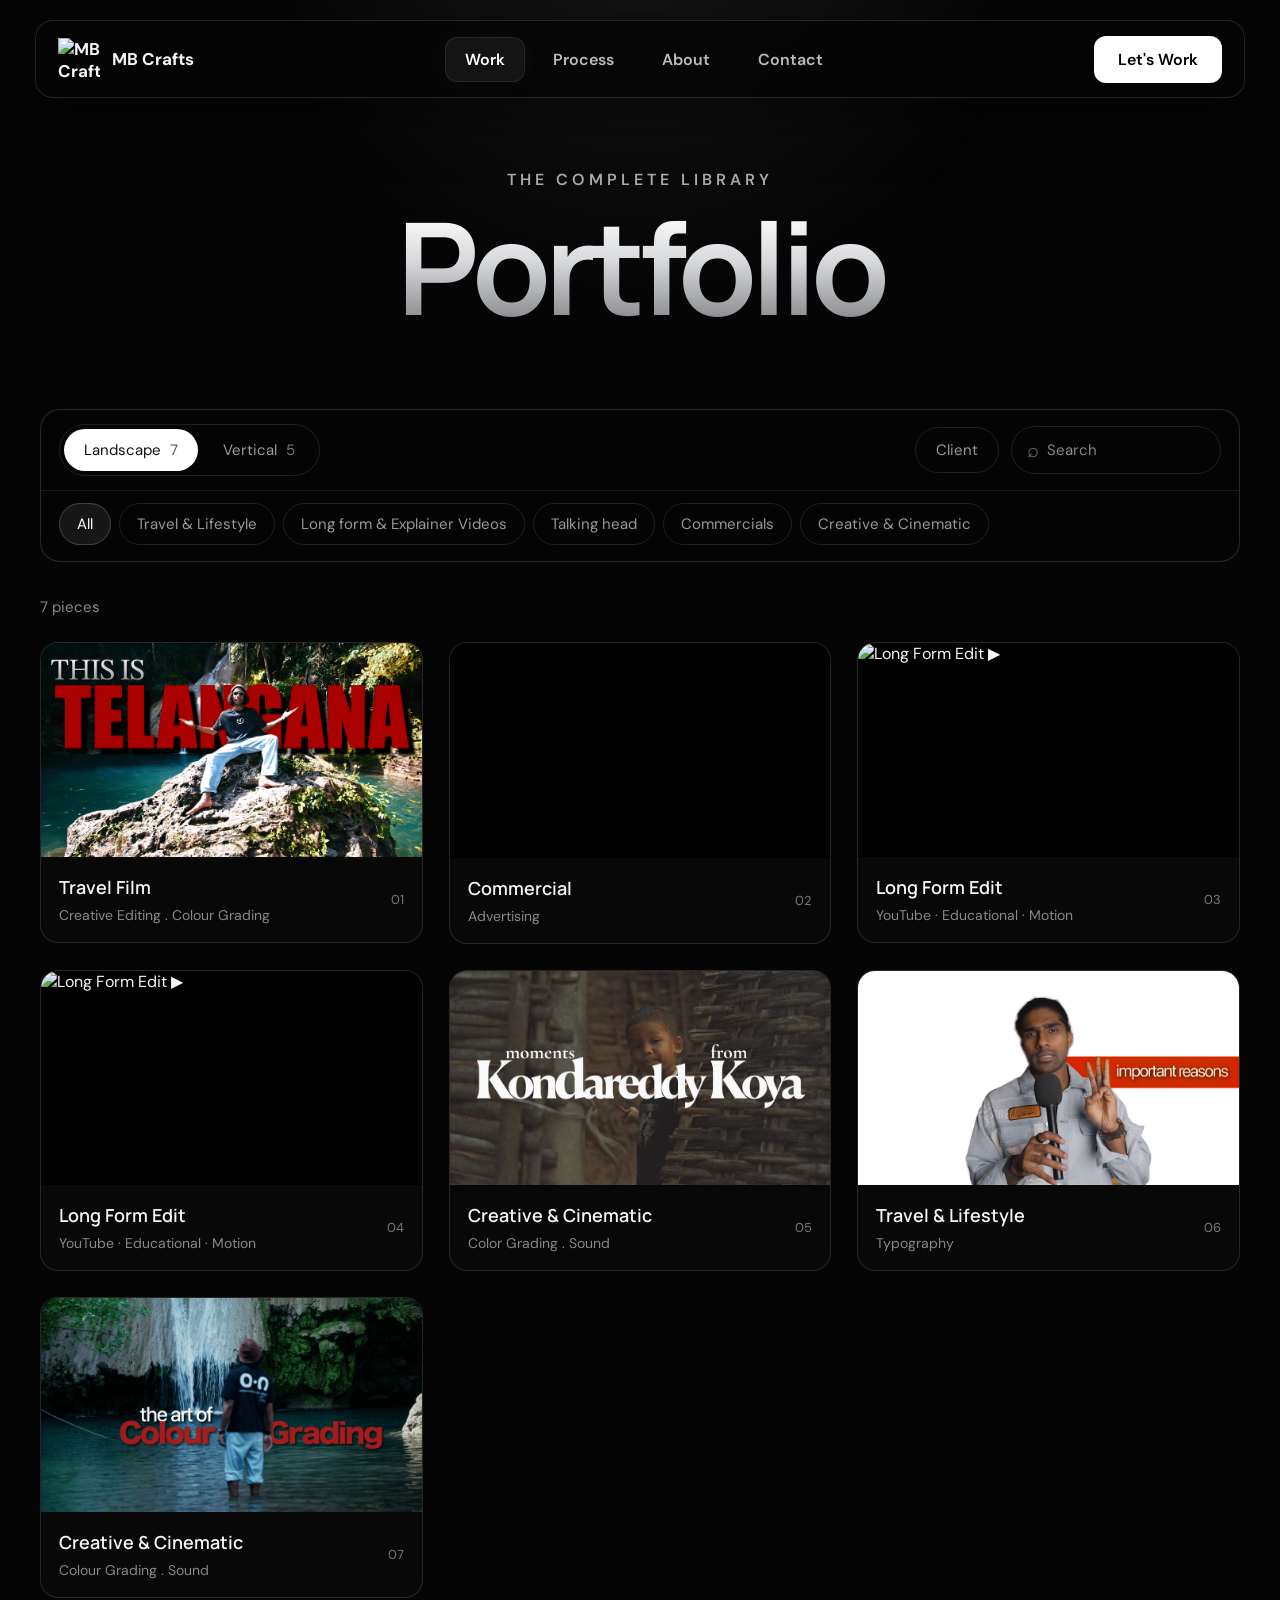
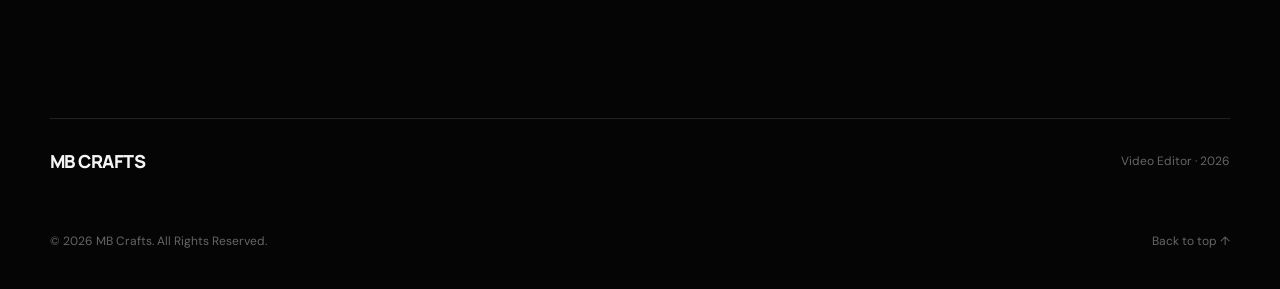
==== index.html @ 2bf54730 "Update print statement from 'Hello' to 'Goodbye'" ====
<!DOCTYPE html>
<html lang="en">

<head>
    <meta charset="UTF-8">
    <meta name="viewport" content="width=device-width, initial-scale=1.0">

    <meta name="google-site-verification"
          content="RF9JSVdiI7zGf36psc7vVEhW7wTR517py1V3N0kjbmE">

    <title>MB Crafts — Video Editor</title>

    <link rel="icon" type="image/png" href="images/favicon.png">

    <!-- =====================================================
         GOOGLE FONTS
    ====================================================== -->

    <link rel="preconnect" href="https://fonts.googleapis.com">
    <link rel="preconnect" href="https://fonts.gstatic.com" crossorigin>

    <link
        href="https://fonts.googleapis.com/css2?family=DM+Sans:wght@400;500;600;700&family=Manrope:wght@400;500;600;700;800&display=swap"
        rel="stylesheet">


    <!-- =====================================================
         PRELOAD PORTFOLIO POSTERS
         Posters start loading immediately
    ====================================================== -->

    <link
        rel="preload"
        as="image"
        href="images/1.png"
        fetchpriority="high">
    <link
        rel="preload"
        as="image"
        href="images/3.png"
        fetchpriority="high">
    <link
        rel="preload"
        as="image"
        href="images/4.png"
        fetchpriority="high">
    <link
        rel="preload"
        as="image"
        href="images/5.png"
        fetchpriority="high">

    <link
        rel="preload"
        as="image"
        href="images/6.png"
        fetchpriority="high">

    <link
        rel="preload"
        as="image"
        href="images/7.png"
        fetchpriority="high">


    <!-- =====================================================
         CSS
    ====================================================== -->

    <link rel="stylesheet" href="style.css">

</head>


<body>


<!-- =====================================================
     NAVBAR
===================================================== -->

<header class="navbar-wrap">

    <nav class="navbar">

        <a href="index.html" class="brand">

            <img src="images/logo.png" alt="MB Crafts">

            <span>MB Crafts</span>

        </a>


        <div class="nav-links">

            <a href="index.html" class="active">
                Work
            </a>

            <a href="process.html">
                Process
            </a>

            <a href="about.html">
                About
            </a>

            <a href="contact.html">
                Contact
            </a>

        </div>


        <a href="contact.html" class="nav-button">
            Let's Work
        </a>


        <button
            class="menu-button"
            type="button"
            aria-label="Open menu">

            <span></span>
            <span></span>

        </button>

    </nav>

</header>



<!-- =====================================================
     MAIN
===================================================== -->

<main>


<!-- =====================================================
     PORTFOLIO HERO
===================================================== -->

<section class="portfolio-hero">

    <p class="portfolio-eyebrow">
        THE COMPLETE LIBRARY
    </p>

    <h1 class="portfolio-title">
        Portfolio
    </h1>

</section>



<!-- =====================================================
     VIDEO LIBRARY
===================================================== -->

<section class="work-section">

    <div class="portfolio-library">


        <!-- =================================================
             TOP FILTER BAR
        ================================================== -->

        <div class="library-top">


            <!-- ORIENTATION -->

            <div class="orientation-buttons">

                <button
                    type="button"
                    class="orientation-btn active"
                    data-filter="landscape">

                    Landscape
                    <span>7</span>

                </button>


                <button
                    type="button"
                    class="orientation-btn"
                    data-filter="vertical">

                    Vertical
                    <span>5</span>

                </button>

            </div>



            <!-- SEARCH -->

            <div class="library-tools">

                <button
                    type="button"
                    class="client-btn">

                    Client
                    <span></span>

                </button>


                <div class="search-box">

                    <span>⌕</span>

                    <input
                        id="searchInput"
                        type="text"
                        placeholder="Search"
                        autocomplete="off">

                </div>

            </div>

        </div>



        <!-- =================================================
             CATEGORY FILTERS
        ================================================== -->

        <div class="category-buttons">


            <button
                type="button"
                class="category-btn active"
                data-category="all">

                All

            </button>


            <button
                type="button"
                class="category-btn"
                data-category="travel-lifestyle">

                Travel & Lifestyle

            </button>


            <button
                type="button"
                class="category-btn"
                data-category="long-form-explainer">

                Long form & Explainer Videos

            </button>


            <button
                type="button"
                class="category-btn"
                data-category="talking-head">

                Talking head

            </button>


            <button
                type="button"
                class="category-btn"
                data-category="commercials">

                Commercials

            </button>


            <button
                type="button"
                class="category-btn"
                data-category="creative-cinematic">

                Creative & Cinematic

            </button>

        </div>

    </div>



    <!-- =================================================
         PIECES COUNT
    ================================================== -->

    <div class="pieces-count">

        <span id="piecesCount">
            7 pieces
        </span>

    </div>



    <!-- =================================================
         VIDEO GRID
    ================================================== -->

    <div class="portfolio-grid">


        <!-- =================================================
             VIDEO 01
        ================================================== -->

        <article
            class="project-card landscape"
            data-category="travel-lifestyle"
            data-title="Travel & Lifestyle">

            <div class="project-media">

                <video
                    poster="images/1.png"
                    playsinline
                    preload="metadata">

                    <source
                        src="videos/reel4.mp4"
                        type="video/mp4">

                </video>


                <button
                    class="video-play-button"
                    type="button"
                    aria-label="Play video">

                    ▶

                </button>


                <div class="video-timeline">

                    <div class="video-progress"></div>

                </div>

            </div>


            <div class="project-info">

                <div>

                    <h3>
                        Travel Film
                    </h3>

                    <p>
                        Creative Editing . Colour Grading
                    </p>

                </div>


                <span class="project-number">
                    01
                </span>

            </div>

        </article>



        <!-- =================================================
             VIDEO 02
        ================================================== -->

        <article
            class="project-card landscape"
            data-category="commercials"
            data-title="Commercial Short Form Edit Reels Social Media">

            <div class="project-media">

                <video
                    playsinline
                    preload="metadata">

                    <source
                        src="videos/L1.mp4"
                        type="video/mp4">

                </video>


                <button
                    class="video-play-button"
                    type="button"
                    aria-label="Play video">

                    ▶

                </button>


                <div class="video-timeline">

                    <div class="video-progress"></div>

                </div>

            </div>


            <div class="project-info">

                <div>

                    <h3>
                        Commercial
                    </h3>

                    <p>
                        Advertising
                    </p>

                </div>


                <span class="project-number">
                    02
                </span>

            </div>

        </article>



        <!-- =================================================
             VIDEO 03
        ================================================== -->

    <article
    class="project-card landscape"
    data-category="long-form-explainer"
    data-title="Long Form Edit YouTube Storytelling">

    <div class="project-media youtube-media">

        <a
            href="https://youtu.be/hS7OQ-ynQb0?si=73gCePgufGVZHwVW"
            target="_blank"
            rel="noopener noreferrer">

            <img
                src="images/3.png"
                alt="Long Form Edit"
                loading="eager">

            <span class="youtube-play">▶</span>

        </a>

    </div>

    <div class="project-info">

        <div>
            <h3>Long Form Edit</h3>
            <p>YouTube · Educational · Motion</p>
        </div>

        <span class="project-number">03</span>
    </div>

</article>



        <!-- =================================================
             VIDEO 04
        ================================================== -->

       <article
    class="project-card landscape"
    data-category="long-form-explainer"
    data-title="Long Form Edit YouTube Storytelling">

    <div class="project-media youtube-media">

        <a
            href="https://youtu.be/61RceDbxm20?si=FxhbfWVn17CmVQ0L"
            target="_blank"
            rel="noopener noreferrer">

            <img
                src="images/4.png"
                alt="Long Form Edit"
                loading="eager">

            <span class="youtube-play">▶</span>

        </a>

    </div>

    <div class="project-info">

        <div>
            <h3>Long Form Edit</h3>
            <p>YouTube · Educational · Motion</p>
        </div>

        <span class="project-number">04</span>
    </div>

</article>



        <!-- =================================================
             VIDEO 05
        ================================================== -->

        <article
            class="project-card landscape"
            data-category="creative-cinematic"
            data-title="Creative & Cinematic">

            <div class="project-media">

                <video
                    poster="images/5.png"
                    playsinline
                    preload="metadata">

                    <source
                        src="videos/jasti.mp4"
                        type="video/mp4">

                </video>


                <button
                    class="video-play-button"
                    type="button"
                    aria-label="Play video">

                    ▶

                </button>


                <div class="video-timeline">

                    <div class="video-progress"></div>

                </div>

            </div>


            <div class="project-info">

                <div>

                    <h3>
                        Creative & Cinematic
                    </h3>

                    <p>
                        Color Grading . Sound
                    </p>

                </div>


                <span class="project-number">
                    05
                </span>

            </div>

        </article>



        <!-- =================================================
             VIDEO 06
        ================================================== -->

        <article
            class="project-card landscape"
            data-category="travel-lifestyle"
            data-title="Travel & Lifestyle">

            <div class="project-media">

                <video
                    poster="images/6.png"
                    playsinline
                    preload="metadata">

                    <source
                        src="videos/jasti1.mp4"
                        type="video/mp4">

                </video>


                <button
                    class="video-play-button"
                    type="button"
                    aria-label="Play video">

                    ▶

                </button>


                <div class="video-timeline">

                    <div class="video-progress"></div>

                </div>

            </div>


            <div class="project-info">

                <div>

                    <h3>
                        Travel & Lifestyle
                    </h3>

                    <p>
                        Typography
                    </p>

                </div>


                <span class="project-number">
                    06
                </span>

            </div>

        </article>



        <!-- =================================================
             VIDEO 07
        ================================================== -->

        <article
            class="project-card landscape"
            data-category="creative-cinematic"
            data-title="Creative & Cinematic">

            <div class="project-media">

                <video
                    poster="images/7.png"
                    playsinline
                    preload="metadata">

                    <source
                        src="videos/Colour%20Graded%202.mp4"
                        type="video/mp4">

                </video>


                <button
                    class="video-play-button"
                    type="button"
                    aria-label="Play video">

                    ▶

                </button>


                <div class="video-timeline">

                    <div class="video-progress"></div>

                </div>

            </div>


            <div class="project-info">

                <div>

                    <h3>
                        Creative & Cinematic
                    </h3>

                    <p>
                        Colour Grading . Sound
                    </p>

                </div>


                <span class="project-number">
                    07
                </span>

            </div>

        </article>



        <!-- =================================================
             VIDEO 09 — VERTICAL
        ================================================== -->

        <article
            class="project-card vertical"
            data-category="short-form"
            data-title="Social Storytelling Reels Short Form">

            <div class="project-media">

                <video
                    playsinline
                    preload="metadata">

                    <source
                        src="videos/reel1.mp4"
                        type="video/mp4">

                </video>


                <button
                    class="video-play-button"
                    type="button"
                    aria-label="Play video">

                    ▶

                </button>


                <div class="video-timeline">

                    <div class="video-progress"></div>

                </div>

            </div>


            <div class="project-info">

                <div>

                    <h3>
                        Social Storytelling
                    </h3>

                    <p>
                        Reels · Short Form
                    </p>

                </div>


                <span class="project-number">
                    09
                </span>

            </div>

        </article>



        <!-- =================================================
             VIDEO 10 — VERTICAL
        ================================================== -->

        <article
            class="project-card vertical"
            data-category="short-form"
            data-title="Social Storytelling Reels Short Form">

            <div class="project-media">

                <video
                    playsinline
                    preload="metadata">

                    <source
                        src="videos/v2.mp4"
                        type="video/mp4">

                </video>


                <button
                    class="video-play-button"
                    type="button"
                    aria-label="Play video">

                    ▶

                </button>


                <div class="video-timeline">

                    <div class="video-progress"></div>

                </div>

            </div>


            <div class="project-info">

                <div>

                    <h3>
                        Social Storytelling
                    </h3>

                    <p>
                        Reels · Short Form
                    </p>

                </div>


                <span class="project-number">
                    10
                </span>

            </div>

        </article>



        <!-- =================================================
             VIDEO 11 — VERTICAL
        ================================================== -->

        <article
            class="project-card vertical"
            data-category="short-form"
            data-title="Social Storytelling Reels Short Form">

            <div class="project-media">

                <video
                    playsinline
                    preload="metadata">

                    <source
                        src="videos/v5.mp4"
                        type="video/mp4">

                </video>


                <button
                    class="video-play-button"
                    type="button"
                    aria-label="Play video">

                    ▶

                </button>


                <div class="video-timeline">

                    <div class="video-progress"></div>

                </div>

            </div>


            <div class="project-info">

                <div>

                    <h3>
                        Social Storytelling
                    </h3>

                    <p>
                        Reels · Short Form
                    </p>

                </div>


                <span class="project-number">
                    11
                </span>

            </div>

        </article>



        <!-- =================================================
             VIDEO 12 — VERTICAL
        ================================================== -->

        <article
            class="project-card vertical"
            data-category="short-form"
            data-title="Social Storytelling Reels Short Form">

            <div class="project-media">

                <video
                    playsinline
                    preload="metadata">

                    <source
                        src="videos/v4.mp4"
                        type="video/mp4">

                </video>


                <button
                    class="video-play-button"
                    type="button"
                    aria-label="Play video">

                    ▶

                </button>


                <div class="video-timeline">

                    <div class="video-progress"></div>

                </div>

            </div>


            <div class="project-info">

                <div>

                    <h3>
                        Social Storytelling
                    </h3>

                    <p>
                        Reels · Short Form
                    </p>

                </div>


                <span class="project-number">
                    12
                </span>

            </div>

        </article>



        <!-- =================================================
             VIDEO 13 — VERTICAL
        ================================================== -->

        <article
            class="project-card vertical"
            data-category="short-form"
            data-title="Social Storytelling Reels Short Form">

            <div class="project-media">

                <video
                    playsinline
                    preload="metadata">

                    <source
                        src="videos/v3.mp4"
                        type="video/mp4">

                </video>


                <button
                    class="video-play-button"
                    type="button"
                    aria-label="Play video">

                    ▶

                </button>


                <div class="video-timeline">

                    <div class="video-progress"></div>

                </div>

            </div>


            <div class="project-info">

                <div>

                    <h3>
                        Social Storytelling
                    </h3>

                    <p>
                        Reels · Short Form
                    </p>

                </div>


                <span class="project-number">
                    13
                </span>

            </div>

        </article>


    </div>

</section>

</main>



<!-- =====================================================
     FOOTER
===================================================== -->

<footer>

    <div class="footer-top">

        <div class="footer-brand">
            MB CRAFTS
        </div>

        <span>
            Video Editor · 2026
        </span>

    </div>


    <div class="footer-bottom">

        <span>
            © 2026 MB Crafts. All Rights Reserved.
        </span>

        <a href="#">
            Back to top ↑
        </a>

    </div>

</footer>



<!-- =====================================================
     VIDEO VIEWER
     
     IMPORTANT:
     This is BEFORE the JavaScript.
===================================================== -->

<div
    class="video-viewer"
    id="videoViewer">


    <button
        class="video-viewer-close"
        id="videoViewerClose"
        type="button"
        aria-label="Close video">

        ×

    </button>


    <div class="video-viewer-content">

        <video
            id="viewerVideo"
            playsinline
            controls>
        </video>

    </div>

</div>



<!-- =====================================================
     JAVASCRIPT
===================================================== -->

<script>


/* =====================================================
   MOBILE MENU
===================================================== */

const menuButton =
    document.querySelector(".menu-button");

const navLinks =
    document.querySelector(".nav-links");


if (menuButton && navLinks) {

    menuButton.addEventListener("click", function () {

        navLinks.classList.toggle("open");

        menuButton.classList.toggle("open");

    });


    document
        .querySelectorAll(".nav-links a")
        .forEach(function (link) {

            link.addEventListener("click", function () {

                navLinks.classList.remove("open");

                menuButton.classList.remove("open");

            });

        });

}



/* =====================================================
   ELEMENTS
===================================================== */

const orientationButtons =
    document.querySelectorAll(".orientation-btn");

const categoryButtons =
    document.querySelectorAll(".category-btn");

const projectCards =
    document.querySelectorAll(".project-card");

const piecesCount =
    document.getElementById("piecesCount");

const searchInput =
    document.getElementById("searchInput");



/* =====================================================
   VIDEO VIEWER ELEMENTS
===================================================== */

const videoViewer =
    document.getElementById("videoViewer");

const viewerVideo =
    document.getElementById("viewerVideo");

const videoViewerClose =
    document.getElementById("videoViewerClose");



/* =====================================================
   CURRENT FILTERS
===================================================== */

let currentOrientation =
    "landscape";

let currentCategory =
    "all";

let currentSearch =
    "";



/* =====================================================
   UPDATE PIECES COUNT
===================================================== */

function updatePiecesCount(count) {

    if (!piecesCount) {
        return;
    }

    piecesCount.textContent =
        count +
        " " +
        (count === 1 ? "piece" : "pieces");

}



/* =====================================================
   FILTER PROJECTS
===================================================== */

function filterProjects() {

    let visibleCount = 0;


    projectCards.forEach(function (card) {


        /* ORIENTATION */

        const orientationMatch =
            card.classList.contains(
                currentOrientation
            );


        /* CATEGORY */

        const category =
            card.dataset.category || "";


        const categoryMatch =
            currentCategory === "all" ||
            category === currentCategory;


        /* SEARCH */

        const title =
            (
                card.dataset.title ||
                ""
            ).toLowerCase();


        const cardText =
            card.innerText.toLowerCase();


        const searchMatch =
            currentSearch === "" ||
            title.includes(currentSearch) ||
            cardText.includes(currentSearch);


        /* FINAL */

        const shouldShow =
            orientationMatch &&
            categoryMatch &&
            searchMatch;


        if (shouldShow) {

            card.classList.remove("is-hidden");

            visibleCount++;

        }

        else {

            card.classList.add("is-hidden");


            const video =
                card.querySelector("video");


            if (video) {

                video.pause();

                video.currentTime = 0;

            }

        }

    });


    updatePiecesCount(visibleCount);

}



/* =====================================================
   ORIENTATION BUTTONS
===================================================== */

orientationButtons.forEach(function (button) {

    button.addEventListener("click", function () {


        orientationButtons.forEach(function (btn) {

            btn.classList.remove("active");

        });


        button.classList.add("active");


        currentOrientation =
            button.dataset.filter;


        filterProjects();

    });

});



/* =====================================================
   CATEGORY BUTTONS
===================================================== */

categoryButtons.forEach(function (button) {

    button.addEventListener("click", function () {


        categoryButtons.forEach(function (btn) {

            btn.classList.remove("active");

        });


        button.classList.add("active");


        currentCategory =
            button.dataset.category;


        filterProjects();

    });

});



/* =====================================================
   SEARCH
===================================================== */

if (searchInput) {

    searchInput.addEventListener("input", function () {

        currentSearch =
            searchInput.value
                .trim()
                .toLowerCase();


        filterProjects();

    });

}



/* =====================================================
   ONE VIDEO AT A TIME
===================================================== */

document.addEventListener(
    "play",
    function (event) {

        const currentVideo =
            event.target;


        if (
            !currentVideo.matches(
                ".project-card video"
            )
        ) {
            return;
        }


        document
            .querySelectorAll(".project-card video")
            .forEach(function (video) {

                if (video !== currentVideo) {

                    video.pause();

                }

            });

    },
    true
);



/* =====================================================
   OPEN VIDEO VIEWER
===================================================== */

function openVideoViewer(video) {

    if (
        !videoViewer ||
        !viewerVideo
    ) {
        return;
    }


    const source =
        video.querySelector("source");


    if (!source) {
        return;
    }


    const videoSrc =
        source.getAttribute("src");


    if (!videoSrc) {
        return;
    }


    /* STOP ALL CARD VIDEOS */

    document
        .querySelectorAll(".project-card video")
        .forEach(function (otherVideo) {

            otherVideo.pause();

        });


    /* SET VIEWER SOURCE */

    viewerVideo.src =
        videoSrc;


    /* SET POSTER */

    const poster =
        video.getAttribute("poster");


    if (poster) {

        viewerVideo.poster =
            poster;

    }

    else {

        viewerVideo.removeAttribute("poster");

    }


    /* LOAD */

    viewerVideo.load();


    /* OPEN */

    videoViewer.classList.add("active");

    document.body.style.overflow =
        "hidden";


    /* PLAY */

    viewerVideo.play().catch(function () {});

}



/* =====================================================
   CLOSE VIDEO VIEWER
===================================================== */

function closeVideoViewer() {

    if (
        !videoViewer ||
        !viewerVideo
    ) {
        return;
    }


    /* STOP */

    viewerVideo.pause();


    /* REMOVE VIDEO */

    viewerVideo.removeAttribute("src");

    viewerVideo.removeAttribute("poster");


    /* RESET */

    viewerVideo.load();


    /* CLOSE */

    videoViewer.classList.remove("active");


    /* RESTORE SCROLL */

    document.body.style.overflow =
        "";

}



/* =====================================================
   CLOSE BUTTON
===================================================== */

if (videoViewerClose) {

    videoViewerClose.addEventListener(
        "click",
        function (event) {

            event.preventDefault();

            event.stopPropagation();

            closeVideoViewer();

        }
    );

}



/* =====================================================
   CLICK OUTSIDE VIDEO
===================================================== */

if (videoViewer) {

    videoViewer.addEventListener(
        "click",
        function (event) {

            if (
                event.target === videoViewer
            ) {

                closeVideoViewer();

            }

        }
    );

}



/* =====================================================
   ESCAPE KEY
===================================================== */

document.addEventListener(
    "keydown",
    function (event) {

        if (
            event.key === "Escape" &&
            videoViewer &&
            videoViewer.classList.contains("active")
        ) {

            closeVideoViewer();

        }

    }
);



/* =====================================================
   PROJECT VIDEOS
===================================================== */

const projectMedia =
    document.querySelectorAll(".project-media");


projectMedia.forEach(function (media) {

    const video =
        media.querySelector("video");


    const button =
        media.querySelector(
            ".video-play-button"
        );


    const timeline =
        media.querySelector(
            ".video-timeline"
        );


    const progress =
        media.querySelector(
            ".video-progress"
        );


    if (
        !video ||
        !button
    ) {
        return;
    }



    /* =================================================
       PLAY BUTTON
    ================================================= */

    button.addEventListener(
        "click",
        function (event) {

            event.stopPropagation();


            if (video.paused) {

                video.play().catch(
                    function () {}
                );

            }

            else {

                video.pause();

            }

        }
    );



    /* =================================================
       CLICK VIDEO
    ================================================= */

    video.addEventListener(
        "click",
        function (event) {

            event.stopPropagation();


            if (video.paused) {

                video.play().catch(
                    function () {}
                );

            }

            else {

                video.pause();

            }

        }
    );



    /* =================================================
       PLAY STATE
    ================================================= */

    video.addEventListener(
        "play",
        function () {

            button.textContent =
                "Ⅱ";


            button.classList.add(
                "playing"
            );


            button.setAttribute(
                "aria-label",
                "Pause video"
            );

        }
    );



    /* =================================================
       PAUSE STATE
    ================================================= */

    video.addEventListener(
        "pause",
        function () {

            button.textContent =
                "▶";


            button.classList.remove(
                "playing"
            );


            button.setAttribute(
                "aria-label",
                "Play video"
            );

        }
    );



    /* =================================================
       TIME UPDATE
    ================================================= */

    video.addEventListener(
        "timeupdate",
        function () {

            if (
                !progress ||
                !video.duration ||
                !isFinite(video.duration)
            ) {
                return;
            }


            const percentage =
                (
                    video.currentTime /
                    video.duration
                ) * 100;


            progress.style.width =
                percentage + "%";

        }
    );



    /* =================================================
       LOADED METADATA
    ================================================= */

    video.addEventListener(
        "loadedmetadata",
        function () {

            if (progress) {

                progress.style.width =
                    "0%";

            }

        }
    );



    /* =================================================
       ENDED
    ================================================= */

    video.addEventListener(
        "ended",
        function () {

            if (progress) {

                progress.style.width =
                    "100%";

            }

        }
    );



    /* =================================================
       TIMELINE CLICK
    ================================================= */

    if (timeline) {

        timeline.addEventListener(
            "click",
            function (event) {

                event.stopPropagation();


                if (
                    !video.duration ||
                    !isFinite(video.duration)
                ) {
                    return;
                }


                const rect =
                    timeline.getBoundingClientRect();


                const clickPosition =
                    event.clientX -
                    rect.left;


                let percentage =
                    clickPosition /
                    rect.width;


                percentage =
                    Math.max(
                        0,
                        Math.min(
                            1,
                            percentage
                        )
                    );


                video.currentTime =
                    percentage *
                    video.duration;

            }
        );

    }



    /* =================================================
       HOVER PLAY
    ================================================= */

    media.addEventListener(
        "mouseenter",
        function () {

            video.play().catch(
                function () {}
            );

        }
    );



    /* =================================================
       HOVER PAUSE
    ================================================= */

    media.addEventListener(
        "mouseleave",
        function () {

            video.pause();

        }
    );



    /* =================================================
       DOUBLE CLICK / VIEWER
       
       Double-clicking the video opens
       the large viewer.
    ================================================= */

    video.addEventListener(
        "dblclick",
        function (event) {

            event.stopPropagation();

            openVideoViewer(video);

        }
    );

});



/* =====================================================
   INITIAL FILTER
===================================================== */

filterProjects();



/* =====================================================
   REVEAL ANIMATION
===================================================== */

const revealElements =
    document.querySelectorAll(
        ".project-card"
    );


if ("IntersectionObserver" in window) {

    const observer =
        new IntersectionObserver(
            function (entries) {

                entries.forEach(
                    function (entry) {

                        if (
                            entry.isIntersecting
                        ) {

                            entry.target.classList.add(
                                "visible"
                            );

                        }

                    }
                );

            },
            {
                threshold: 0.08
            }
        );


    revealElements.forEach(
        function (element) {

            observer.observe(element);

        }
    );

}

else {

    revealElements.forEach(
        function (element) {

            element.classList.add(
                "visible"
            );

        }
    );

}


</script>


</body>
</html>
---- style.css ----
/* =====================================================
   MB CRAFTS — PROFESSIONAL PORTFOLIO
===================================================== */

:root {
    --black: #050505;
    --dark: #090909;
    --card: #101010;
    --card-hover: #151515;

    --white: #f5f5f3;
    --gray: #929292;
    --light-gray: #c5c5c5;

    --border: rgba(255,255,255,0.12);
    --border-light: rgba(255,255,255,0.18);

    --radius: 18px;
}


/* =====================================================
   RESET
===================================================== */

* {
    margin: 0;
    padding: 0;
    box-sizing: border-box;
}

html {
    scroll-behavior: smooth;
}

body {
    background: var(--black);
    color: var(--white);
    font-family: "DM Sans", sans-serif;
    overflow-x: hidden;
}

a {
    color: inherit;
    text-decoration: none;
}

button {
    font-family: inherit;
}


/* =====================================================
   BACKGROUND
===================================================== */

body::before {
    content: "";
    position: fixed;
    inset: 0;
    pointer-events: none;

    background:
        radial-gradient(
            circle at 50% -10%,
            rgba(255,255,255,0.07),
            transparent 35%
        );

    z-index: -2;
}


/* =====================================================
   NAVBAR
===================================================== */

.navbar-wrap {
    position: fixed;
    top: 20px;
    left: 50%;
    transform: translateX(-50%);

    width: min(1530px, calc(100% - 70px));

    z-index: 1000;
}

.navbar {
    height: 78px;

    display: flex;
    align-items: center;
    justify-content: space-between;

    padding: 0 22px;

    background: rgba(5,5,5,0.84);

    border: 1px solid var(--border);
    border-radius: 18px;

    backdrop-filter: blur(20px);

    box-shadow:
        0 20px 60px rgba(0,0,0,0.35);
}


/* =====================================================
   BRAND
===================================================== */

.brand {
    display: flex;
    align-items: center;

    gap: 12px;

    font-size: 17px;
    font-weight: 700;
}

.brand img {
    width: 42px;
    height: 42px;
    object-fit: contain;
}


/* =====================================================
   NAV LINKS
===================================================== */

.nav-links {
    display: flex;
    align-items: center;
    gap: 8px;
}

.nav-links a {
    padding: 12px 20px;

    border-radius: 12px;

    color: #bcbcbc;

    font-weight: 600;

    transition: 0.3s ease;
}

.nav-links a:hover,
.nav-links a.active {
    color: white;

    background: rgba(255,255,255,0.06);

    box-shadow:
        inset 0 0 0 1px rgba(255,255,255,0.08),
        0 0 25px rgba(255,255,255,0.04);
}


/* =====================================================
   NAV BUTTON
===================================================== */

.nav-button {
    background: white;
    color: black;

    padding: 13px 24px;

    border-radius: 12px;

    font-weight: 600;

    transition: 0.3s ease;
}

.nav-button:hover {
    transform: translateY(-2px);
    background: #e9e9e9;
}


/* =====================================================
   MOBILE MENU
===================================================== */

.menu-button {
    display: none;

    width: 44px;
    height: 44px;

    border: 1px solid var(--border);
    border-radius: 10px;

    background: transparent;

    cursor: pointer;
}

.menu-button span {
    display: block;

    width: 18px;
    height: 1px;

    background: white;

    margin: 5px auto;

    transition: 0.3s;
}

.menu-button.open span:first-child {
    transform: translateY(3px) rotate(45deg);
}

.menu-button.open span:last-child {
    transform: translateY(-3px) rotate(-45deg);
}


/* =====================================================
   PORTFOLIO HERO
===================================================== */

.portfolio-hero {
    width: 100%;

    text-align: center;

    padding-top: 170px;
    padding-bottom: 65px;
}

.portfolio-eyebrow {
    margin: 0 0 20px;

    text-align: center;

    font-size: 16px;
    font-weight: 600;

    letter-spacing: 4px;
    line-height: 1.2;

    color: rgba(255,255,255,0.65);
}

.portfolio-title {
    margin: 0;

    text-align: center;

    font-family: "Manrope", sans-serif;

    font-size: clamp(90px, 10vw, 170px);

    line-height: 0.9;

    font-weight: 700;

    letter-spacing: -6px;

    background: linear-gradient(
        180deg,
        #ffffff 0%,
        #d7d9dc 45%,
        #85878a 100%
    );

    -webkit-background-clip: text;
    -webkit-text-fill-color: transparent;

    background-clip: text;
}


/* =====================================================
   WORK SECTION
===================================================== */

.work-section {
    width: calc(100% - 80px);

    max-width: 1500px;

    margin: 0 auto;

    padding-top: 20px;
    padding-bottom: 120px;
}


/* =====================================================
   PORTFOLIO LIBRARY
===================================================== */

.portfolio-library {
    width: 100%;

    border: 1px solid rgba(255,255,255,0.14);

    border-radius: 20px;

    background: rgba(5,5,5,0.65);

    overflow: hidden;

    margin-bottom: 35px;
}


/* =====================================================
   LIBRARY TOP
===================================================== */

.library-top {
    min-height: 72px;

    padding: 14px 18px;

    display: flex;
    align-items: center;
    justify-content: space-between;

    gap: 20px;
}


/* =====================================================
   ORIENTATION BUTTONS
===================================================== */

.orientation-buttons {
    display: flex;
    align-items: center;

    gap: 5px;

    padding: 4px;

    border: 1px solid rgba(255,255,255,0.10);

    border-radius: 30px;
}

.orientation-btn {
    border: none;

    background: transparent;

    color: #999;

    font-family: inherit;

    font-size: 15px;

    cursor: pointer;

    padding: 11px 20px;

    border-radius: 25px;

    transition:
        background 0.25s ease,
        color 0.25s ease;
}

.orientation-btn span {
    margin-left: 5px;
    color: #777;
}

.orientation-btn:hover {
    color: white;
}

.orientation-btn.active {
    background: #fff;
    color: #111;
}

.orientation-btn.active span {
    color: #555;
}


/* =====================================================
   LIBRARY TOOLS
===================================================== */

.library-tools {
    display: flex;
    align-items: center;

    gap: 12px;
}

.client-btn {
    padding: 12px 20px;

    border: 1px solid rgba(255,255,255,0.10);

    border-radius: 25px;

    background: transparent;

    color: #999;

    font-size: 15px;

    cursor: pointer;
}

.client-btn:hover {
    color: white;
    border-color: rgba(255,255,255,0.25);
}


/* =====================================================
   SEARCH
===================================================== */

.search-box {
    display: flex;
    align-items: center;

    gap: 8px;

    padding: 10px 15px;

    width: 210px;

    border: 1px solid rgba(255,255,255,0.10);

    border-radius: 25px;
}

.search-box span {
    font-size: 20px;
    color: #777;
}

.search-box input {
    width: 100%;

    border: none;
    outline: none;

    background: transparent;

    color: white;

    font-family: inherit;

    font-size: 15px;
}

.search-box input::placeholder {
    color: #888;
}


/* =====================================================
   CATEGORY BUTTONS
===================================================== */

.category-buttons {
    display: flex;
    align-items: center;

    gap: 8px;

    padding: 12px 18px 16px;

    border-top: 1px solid rgba(255,255,255,0.08);

    overflow-x: auto;
}

.category-buttons::-webkit-scrollbar {
    height: 4px;
}

.category-btn {
    white-space: nowrap;

    padding: 10px 17px;

    border: 1px solid rgba(255,255,255,0.10);

    border-radius: 25px;

    background: transparent;

    color: #999;

    font-family: inherit;

    font-size: 15px;

    cursor: pointer;

    transition: 0.25s ease;
}

.category-btn:hover {
    color: white;

    border-color: rgba(255,255,255,0.25);
}

.category-btn.active {
    background: rgba(255,255,255,0.08);

    color: white;

    border-color: rgba(255,255,255,0.18);
}


/* =====================================================
   PIECES COUNT
===================================================== */

.pieces-count {
    margin-bottom: 25px;

    color: #888;

    font-size: 15px;
}


/* =====================================================
   PORTFOLIO GRID
===================================================== */

/*
   15-column system

   LANDSCAPE
   ------------
   5 columns each
   = 3 landscape videos per row

   VERTICAL
   --------
   3 columns each
   = 5 vertical videos per row

   This keeps both layouts perfectly aligned.
*/

.portfolio-grid {
    display: grid;

    grid-template-columns: repeat(15, minmax(0, 1fr));

    gap: 26px;

    width: 100%;

    max-width: 1500px;

    margin: 0 auto;

    padding: 0;

    box-sizing: border-box;

    align-items: start;
}


/* =====================================================
   LANDSCAPE CARDS
   5 / 15 COLUMNS
===================================================== */

.project-card.landscape {
    grid-column: span 5;

    width: 100%;

    min-width: 0;
}


/* =====================================================
   VERTICAL CARDS
   3 / 15 COLUMNS
===================================================== */

.project-card.vertical {
    grid-column: span 3;

    width: 100%;

    min-width: 0;

    max-width: 250px;

    margin: 0 auto;
}


/* =====================================================
   PROJECT CARD
===================================================== */

.project-card {
    background: #080808;

    border: 1px solid rgba(255,255,255,0.12);

    border-radius: 18px;

    overflow: hidden;

    transition:
        transform 0.3s ease,
        border-color 0.3s ease,
        opacity 0.3s ease;
}

.project-card:hover {
    transform: translateY(-4px);

    border-color: rgba(255,255,255,0.3);
}


/* =====================================================
   HIDDEN CARDS
===================================================== */

.project-card.is-hidden {
    display: none !important;
}


/* =====================================================
   VIDEO MEDIA
===================================================== */

.project-media {
    width: 100%;

    position: relative;

    overflow: hidden;

    background: #000;
}


/* =====================================================
   LANDSCAPE VIDEO
===================================================== */

.project-card.landscape .project-media {
    width: 100%;

    aspect-ratio: 16 / 9;
}


/* =====================================================
   VERTICAL VIDEO
===================================================== */

.project-card.vertical .project-media {
    width: 100%;

    aspect-ratio: 9 / 16;
}


/* =====================================================
   VIDEO
===================================================== */

.project-media video {
    width: 100%;
    height: 100%;

    display: block;

    object-fit: cover;

    cursor: pointer;

    background: #000;

    transition:
        transform 0.4s ease;
}

.project-card:hover .project-media video {
    transform: scale(1.02);
}


/* =====================================================
   VIDEO PLAY BUTTON
===================================================== */

.video-play-button {
    position: absolute;

    top: 50%;
    left: 50%;

    transform: translate(-50%, -50%);

    width: 64px;
    height: 64px;

    border-radius: 50%;

    border: 1px solid rgba(255,255,255,0.25);

    background: rgba(0,0,0,0.65);

    color: white;

    display: flex;
    align-items: center;
    justify-content: center;

    font-size: 21px;

    cursor: pointer;

    opacity: 0;

    visibility: hidden;

    transition:
        opacity 0.25s ease,
        visibility 0.25s ease,
        transform 0.25s ease,
        background 0.25s ease;

    z-index: 5;
}


/* SHOW ON HOVER */

.project-media:hover .video-play-button {
    opacity: 1;
    visibility: visible;
}


/* BUTTON HOVER */

.video-play-button:hover {
    background: rgba(0,0,0,0.88);

    transform:
        translate(-50%, -50%)
        scale(1.08);
}


/* PLAYING */

.video-play-button.playing {
    opacity: 0;
}


/* SHOW PAUSE WHILE HOVERING */

.project-media:hover .video-play-button.playing {
    opacity: 1;

    visibility: visible;
}


/* =====================================================
   VIDEO TIMELINE
===================================================== */

.video-timeline {
    position: absolute;

    left: 12px;
    right: 12px;
    bottom: 10px;

    height: 4px;

    background: rgba(255,255,255,0.35);

    border-radius: 10px;

    opacity: 0;
    visibility: hidden;

    cursor: pointer;

    z-index: 6;

    transition:
        opacity 0.25s ease,
        visibility 0.25s ease;
}


/* SHOW TIMELINE WHILE HOVERING */

.project-media:hover .video-timeline {
    opacity: 1;
    visibility: visible;
}


/* VIDEO PROGRESS */

.video-progress {
    width: 0%;

    height: 100%;

    background: white;

    border-radius: 10px;

    pointer-events: none;
}


/* =====================================================
   PROJECT INFO
===================================================== */

.project-info {
    min-height: 82px;

    padding: 18px;

    display: flex;
    align-items: center;
    justify-content: space-between;

    gap: 20px;
}

.project-info h3 {
    margin: 0 0 7px;

    font-family: "Manrope", sans-serif;

    font-size: 18px;

    font-weight: 600;
}

.project-info p {
    margin: 0;

    color: #888;

    font-size: 14px;
}

.project-number {
    flex-shrink: 0;

    color: #777;

    font-size: 13px;
}


/* =====================================================
   GENERAL SECTIONS
===================================================== */

.services-section,
.process-section,
.about-section,
.values-section,
.contact-section {
    width: min(1450px, calc(100% - 100px));

    margin: auto;

    padding: 150px 0;
}


/* =====================================================
   SECTION HEADING
===================================================== */

.section-heading {
    display: flex;

    justify-content: space-between;

    align-items: flex-end;

    gap: 50px;

    margin-bottom: 80px;
}

.eyebrow {
    display: block;

    color: #777;

    font-size: 12px;

    font-weight: 600;

    letter-spacing: 0.16em;

    margin-bottom: 25px;
}

.section-heading h2,
.values-title h2 {
    font-family: "Manrope", sans-serif;

    font-size: clamp(50px, 6vw, 90px);

    line-height: 0.95;

    letter-spacing: -0.055em;

    font-weight: 700;
}

.section-heading h2 span,
.values-title h2 span {
    color: #666;
}

.section-heading > p {
    max-width: 380px;

    color: var(--gray);

    font-size: 16px;

    line-height: 1.7;
}


/* =====================================================
   SERVICES
===================================================== */

.services-section {
    border-top: 1px solid var(--border);
}

.services-list {
    border-top: 1px solid var(--border);
}

.service-row {
    display: grid;

    grid-template-columns:
        80px 1fr 50px;

    align-items: center;

    gap: 30px;

    padding: 35px 10px;

    border-bottom: 1px solid var(--border);

    opacity: 0;

    transform: translateY(20px);

    transition:
        opacity 0.6s ease,
        transform 0.6s ease,
        padding 0.3s ease;
}

.service-row.visible {
    opacity: 1;

    transform: translateY(0);
}

.service-row:hover {
    padding-left: 20px;
    padding-right: 20px;

    background: rgba(255,255,255,0.015);
}

.service-number {
    color: #666;
    font-size: 13px;
}

.service-row h3 {
    font-family: "Manrope", sans-serif;

    font-size: clamp(24px,3vw,38px);

    letter-spacing: -0.03em;
}

.service-row p {
    color: #777;

    font-size: 14px;

    max-width: 550px;

    line-height: 1.6;

    margin-top: 8px;
}

.service-arrow {
    font-size: 25px;

    color: #777;

    transition: 0.3s ease;
}

.service-row:hover .service-arrow {
    color: white;

    transform:
        translate(5px,-5px);
}


/* =====================================================
   PROCESS
===================================================== */

.process-section {
    border-top: 1px solid var(--border);
}

.process-grid {
    display: grid;

    grid-template-columns:
        repeat(4,1fr);

    border-top: 1px solid var(--border);

    border-left: 1px solid var(--border);
}

.process-card {
    min-height: 300px;

    padding: 30px;

    border-right: 1px solid var(--border);

    border-bottom: 1px solid var(--border);

    transition: 0.3s ease;
}

.process-card:hover {
    background: #0c0c0c;
}

.process-card > span {
    color: #666;
    font-size: 13px;
}

.process-card h3 {
    margin-top: 100px;

    font-family: "Manrope", sans-serif;

    font-size: 27px;
}

.process-card p {
    color: #777;

    font-size: 14px;

    line-height: 1.6;

    margin-top: 12px;
}


/* =====================================================
   ABOUT
===================================================== */

.about-section {
    display: grid;

    grid-template-columns:
        0.85fr 1.15fr;

    gap: 100px;

    align-items: center;

    border-top: 1px solid var(--border);
}

.about-image {
    opacity: 0;

    transform: translateY(30px);

    transition: 0.8s ease;
}

.about-image.visible {
    opacity: 1;

    transform: translateY(0);
}

.about-image img {
    width: 100%;

    max-width: 500px;

    display: block;

    border-radius: 18px;

    filter: grayscale(100%);

    transition: 0.5s ease;
}

.about-image img:hover {
    filter: grayscale(0%);
}

.about-content {
    opacity: 0;

    transform: translateY(30px);

    transition: 0.8s ease;
}

.about-content.visible {
    opacity: 1;

    transform: translateY(0);
}

.about-content h2 {
    font-family: "Manrope", sans-serif;

    font-size: clamp(55px,6vw,90px);

    line-height: 0.95;

    letter-spacing: -0.06em;

    margin-bottom: 40px;
}

.about-content h2 span {
    color: #666;
}

.about-content > p {
    max-width: 650px;

    color: #999;

    font-size: 17px;

    line-height: 1.8;

    margin-bottom: 18px;
}


/* =====================================================
   ABOUT DETAILS
===================================================== */

.about-details {
    display: flex;

    gap: 60px;

    margin-top: 50px;

    padding-top: 30px;

    border-top: 1px solid var(--border);
}

.about-details div {
    display: flex;

    flex-direction: column;

    gap: 8px;
}

.about-details span {
    color: #666;

    font-size: 11px;

    letter-spacing: 0.1em;

    text-transform: uppercase;
}

.about-details strong {
    font-size: 14px;

    font-weight: 500;
}


/* =====================================================
   TOOLS
===================================================== */

.tools-section {
    margin-top: 50px;
}

.tools-section > span {
    color: #666;

    font-size: 11px;

    letter-spacing: 0.1em;
}

.tools {
    display: flex;

    gap: 15px;

    margin-top: 18px;
}

.tools img {
    width: 52px;
    height: 52px;

    object-fit: contain;

    padding: 7px;

    border: 1px solid var(--border);

    border-radius: 10px;

    background: #111;

    transition: 0.3s ease;
}

.tools img:hover {
    transform: translateY(-4px);

    border-color: var(--border-light);
}


/* =====================================================
   VALUES
===================================================== */

.values-section {
    display: grid;

    grid-template-columns:
        1fr 1fr;

    gap: 100px;

    border-top: 1px solid var(--border);
}

.values-title h2 {
    margin-top: 15px;
}

.values-list {
    border-top: 1px solid var(--border);
}

.values-list > div {
    display: flex;

    align-items: center;

    gap: 25px;

    padding: 25px 0;

    border-bottom: 1px solid var(--border);

    opacity: 0;

    transform: translateX(20px);

    transition: 0.6s ease;
}

.values-list > div.visible {
    opacity: 1;

    transform: translateX(0);
}

.values-list span {
    color: #666;

    font-size: 12px;
}

.values-list strong {
    font-size: 16px;

    font-weight: 500;
}


/* =====================================================
   CONTACT
===================================================== */

.contact-section {
    border-top: 1px solid var(--border);

    text-align: center;
}

.contact-inner {
    max-width: 1000px;

    margin: auto;
}

.contact-inner .eyebrow {
    margin-bottom: 35px;
}

.contact-inner h2 {
    font-family: "Manrope", sans-serif;

    font-size: clamp(55px,8vw,115px);

    line-height: 0.92;

    letter-spacing: -0.065em;
}

.contact-inner h2 span {
    color: #666;
}

.contact-inner > p {
    max-width: 550px;

    margin: 40px auto;

    color: #888;

    line-height: 1.7;

    font-size: 16px;
}


/* =====================================================
   CONTACT BUTTON
===================================================== */

.contact-button {
    display: inline-flex;

    align-items: center;

    gap: 30px;

    padding: 17px 25px;

    background: white;

    color: black;

    border-radius: 12px;

    font-weight: 600;

    transition: 0.3s ease;
}

.contact-button span {
    font-size: 22px;
}

.contact-button:hover {
    transform: translateY(-4px);

    background: #ddd;
}


/* =====================================================
   SOCIAL LINKS
===================================================== */

.social-links {
    display: flex;

    justify-content: center;

    gap: 35px;

    margin-top: 60px;
}

.social-links a {
    color: #777;

    font-size: 14px;

    border-bottom: 1px solid transparent;

    padding-bottom: 5px;

    transition: 0.3s ease;
}

.social-links a:hover {
    color: white;

    border-color: white;
}


/* =====================================================
   FOOTER
===================================================== */

footer {
    width: min(1450px, calc(100% - 100px));

    margin: auto;

    padding: 30px 0 40px;

    border-top: 1px solid var(--border);
}

.footer-top,
.footer-bottom {
    display: flex;

    justify-content: space-between;

    align-items: center;

    gap: 20px;
}

.footer-top {
    margin-bottom: 60px;
}

.footer-brand {
    font-family: "Manrope", sans-serif;

    font-weight: 800;

    font-size: 18px;

    letter-spacing: -0.03em;
}

.footer-top span,
.footer-bottom span,
.footer-bottom a {
    color: #666;

    font-size: 12px;
}

.footer-bottom a:hover {
    color: white;
}


/* =====================================================
   TABLET
===================================================== */

@media (max-width: 1200px) {

    .navbar-wrap {
        width: calc(100% - 40px);
    }

    .work-section {
        width: calc(100% - 50px);
    }

    /*
       On medium screens:
       Landscape = 3 columns
       Vertical = 4 columns
    */

    .portfolio-grid {
        grid-template-columns: repeat(12, minmax(0, 1fr));
    }

    .project-card.landscape {
        grid-column: span 4;
    }

    .project-card.vertical {
        grid-column: span 3;
        max-width: 240px;
    }

    .process-grid {
        grid-template-columns:
            repeat(2,1fr);
    }

    .about-section {
        grid-template-columns:
            1fr 1fr;

        gap: 50px;
    }

    .values-section {
        gap: 50px;
    }
}


/* =====================================================
   SMALL TABLET
===================================================== */

@media (max-width: 900px) {

    .navbar-wrap {
        width: calc(100% - 30px);
        top: 15px;
    }

    .nav-links {
        gap: 0;
    }

    .nav-links a {
        padding: 10px 13px;
        font-size: 14px;
    }

    .nav-button {
        padding: 11px 16px;
        font-size: 14px;
    }


    /* PORTFOLIO GRID */

    .portfolio-grid {
        grid-template-columns:
            repeat(2, minmax(0, 1fr));

        gap: 22px;
    }

    .project-card.landscape {
        grid-column: span 1;
    }

    .project-card.vertical {
        grid-column: span 1;

        width: 100%;

        max-width: 260px;

        justify-self: center;
    }
}


/* =====================================================
   MOBILE
   LANDSCAPE = 2 PER ROW
   VERTICAL   = 3 PER ROW
===================================================== */

@media (max-width: 700px) {

    /* =================================================
       NAVBAR
    ================================================= */

    .navbar {
        height: 65px;
    }

    .brand span {
        display: none;
    }

    .brand img {
        width: 38px;
        height: 38px;
    }


    /* =================================================
       MOBILE NAV
    ================================================= */

    .nav-links {
        display: none;

        position: absolute;

        top: 74px;
        left: 0;

        width: 100%;

        flex-direction: column;

        padding: 10px;

        background: rgba(5,5,5,0.96);

        border: 1px solid var(--border);

        border-radius: 14px;
    }

    .nav-links.open {
        display: flex;
    }

    .nav-links a {
        width: 100%;
        text-align: center;
    }

    .nav-button {
        display: none;
    }

    .menu-button {
        display: block;
    }


    /* =================================================
       PORTFOLIO HERO
    ================================================= */

    .portfolio-hero {
        padding-top: 135px;
        padding-bottom: 45px;
    }

    .portfolio-eyebrow {
        font-size: 12px;
        letter-spacing: 3px;
    }

    .portfolio-title {
        font-size: clamp(70px, 18vw, 110px);
        letter-spacing: -4px;
    }


    /* =================================================
       WORK SECTION
    ================================================= */

    .work-section {
        width: calc(100% - 30px);

        padding-top: 10px;
        padding-bottom: 80px;
    }


    /* =================================================
       LIBRARY
    ================================================= */

    .library-top {
        flex-direction: column;
        align-items: stretch;

        padding: 14px;
    }

    .orientation-buttons {
        width: 100%;

        justify-content: center;
    }

    .orientation-btn {
        flex: 1;

        padding: 10px 8px;

        font-size: 13px;
    }

    .library-tools {
        width: 100%;
    }

    .client-btn {
        display: none;
    }

    .search-box {
        width: 100%;
    }


    /* =================================================
       CATEGORY
    ================================================= */

    .category-buttons {
        padding: 12px 14px 15px;
    }


    /* =================================================
       MOBILE PORTFOLIO GRID
       
       6 columns internally:
       
       LANDSCAPE = span 3 → 2 per row
       VERTICAL   = span 2 → 3 per row
    ================================================= */

    .portfolio-grid {

        display: grid;

        grid-template-columns:
            repeat(6, minmax(0, 1fr));

        gap: 16px;

        width: 100%;

        max-width: none;

        padding: 0;

        margin: 0 auto;

        align-items: start;
    }


    /* =================================================
       LANDSCAPE
       2 PER ROW
    ================================================= */

    .project-card.landscape {

        grid-column: span 3;

        width: 100%;

        max-width: none;

        margin: 0;
    }

    .project-card.landscape .project-media {

        width: 100%;

        aspect-ratio: 16 / 9;
    }


    /* =================================================
       VERTICAL
       3 PER ROW
    ================================================= */

    .project-card.vertical {

        grid-column: span 2;

        width: 100%;

        max-width: none;

        margin: 0;
    }

    .project-card.vertical .project-media {

        width: 100%;

        max-width: none;

        aspect-ratio: 9 / 16;
    }


    /* =================================================
       PROJECT MEDIA
    ================================================= */

    .project-media video {

        width: 100%;
        height: 100%;

        object-fit: cover;
    }


    /* =================================================
       PLAY BUTTON
    ================================================= */

    .video-play-button {

        width: 42px;
        height: 42px;

        font-size: 15px;
    }


    /* =================================================
       TIMELINE
    ================================================= */

    .video-timeline {

        left: 7px;
        right: 7px;
        bottom: 7px;

        height: 3px;
    }


    /* =================================================
       PROJECT INFO
    ================================================= */

    .project-info {

        min-height: 70px;

        padding: 11px 8px;

        gap: 8px;

        align-items: flex-start;
    }

    .project-info h3 {

        margin-bottom: 4px;

        font-size: 14px;

        line-height: 1.2;

        white-space: nowrap;

        overflow: hidden;

        text-overflow: ellipsis;
    }

    .project-info p {

        font-size: 11px;

        line-height: 1.3;

        white-space: nowrap;

        overflow: hidden;

        text-overflow: ellipsis;
    }

    .project-number {

        font-size: 10px;

        flex-shrink: 0;
    }


    /* =================================================
       PIECES COUNT
    ================================================= */

    .pieces-count {

        margin-bottom: 20px;

        font-size: 14px;
    }


    /* =================================================
       SERVICES
    ================================================= */

    .services-section,
    .process-section,
    .about-section,
    .values-section,
    .contact-section {

        width: calc(100% - 40px);

        padding: 100px 0;
    }

    .section-heading {

        flex-direction: column;

        align-items: flex-start;

        margin-bottom: 50px;
    }

    .section-heading h2,
    .values-title h2 {

        font-size: 55px;
    }


    /* =================================================
       PROCESS
    ================================================= */

    .process-grid {

        grid-template-columns: 1fr;
    }

    .process-card {

        min-height: 230px;
    }

    .process-card h3 {

        margin-top: 65px;
    }


    /* =================================================
       ABOUT
    ================================================= */

    .about-section {

        grid-template-columns: 1fr;

        gap: 60px;
    }

    .about-image img {

        max-width: 100%;
    }

    .about-content h2 {

        font-size: 65px;
    }

    .about-details {

        gap: 25px;

        flex-wrap: wrap;
    }


    /* =================================================
       VALUES
    ================================================= */

    .values-section {

        grid-template-columns: 1fr;

        gap: 60px;
    }


    /* =================================================
       CONTACT
    ================================================= */

    .contact-inner h2 {

        font-size: 58px;
    }

    .social-links {

        flex-wrap: wrap;

        gap: 20px;
    }


    /* =================================================
       FOOTER
    ================================================= */

    footer {

        width: calc(100% - 40px);
    }

    .footer-top,
    .footer-bottom {

        flex-direction: column;

        align-items: flex-start;

        gap: 15px;
    }

    .footer-top {

        margin-bottom: 35px;
    }

}

/* =====================================================
   VIDEO VIEWER
===================================================== */

.video-viewer {
    position: fixed;

    inset: 0;

    width: 100%;
    height: 100%;

    background: rgba(0, 0, 0, 0.92);

    display: flex;
    align-items: center;
    justify-content: center;

    opacity: 0;
    visibility: hidden;

    transition:
        opacity 0.3s ease,
        visibility 0.3s ease;

    z-index: 9999;
}


/* =====================================================
   OPEN VIEWER
===================================================== */

.video-viewer.active {
    opacity: 1;
    visibility: visible;
}


/* =====================================================
   VIEWER CONTENT
===================================================== */

.video-viewer-content {
    position: relative;

    width: 90%;

    max-width: 1400px;

    max-height: 90vh;

    display: flex;

    align-items: center;

    justify-content: center;
}


/* =====================================================
   VIEWER VIDEO
===================================================== */

.video-viewer-content video {
    display: block;

    width: 100%;

    max-height: 90vh;

    object-fit: contain;

    border-radius: 16px;

    background: #000;
}


/* =====================================================
   CLOSE BUTTON
===================================================== */

.video-viewer-close {
    position: absolute;

    top: 24px;
    right: 28px;

    width: 50px;
    height: 50px;

    border-radius: 50%;

    border: 1px solid rgba(255,255,255,0.25);

    background: rgba(0,0,0,0.55);

    color: white;

    font-size: 30px;

    line-height: 1;

    display: flex;

    align-items: center;

    justify-content: center;

    cursor: pointer;

    z-index: 10001;

    transition:
        background 0.25s ease,
        transform 0.25s ease;
}


/* =====================================================
   CLOSE BUTTON HOVER
===================================================== */

.video-viewer-close:hover {
    background: rgba(0,0,0,0.85);

    transform: scale(1.08);
}


/* =====================================================
   EXTRA MOBILE VIEWER
===================================================== */

@media (max-width: 700px) {

    .video-viewer-content {
        width: 96%;
    }

    .video-viewer-content video {
        max-height: 85vh;

        border-radius: 12px;
    }

    .video-viewer-close {
        top: 15px;
        right: 15px;

        width: 44px;
        height: 44px;

        font-size: 25px;
    }
}
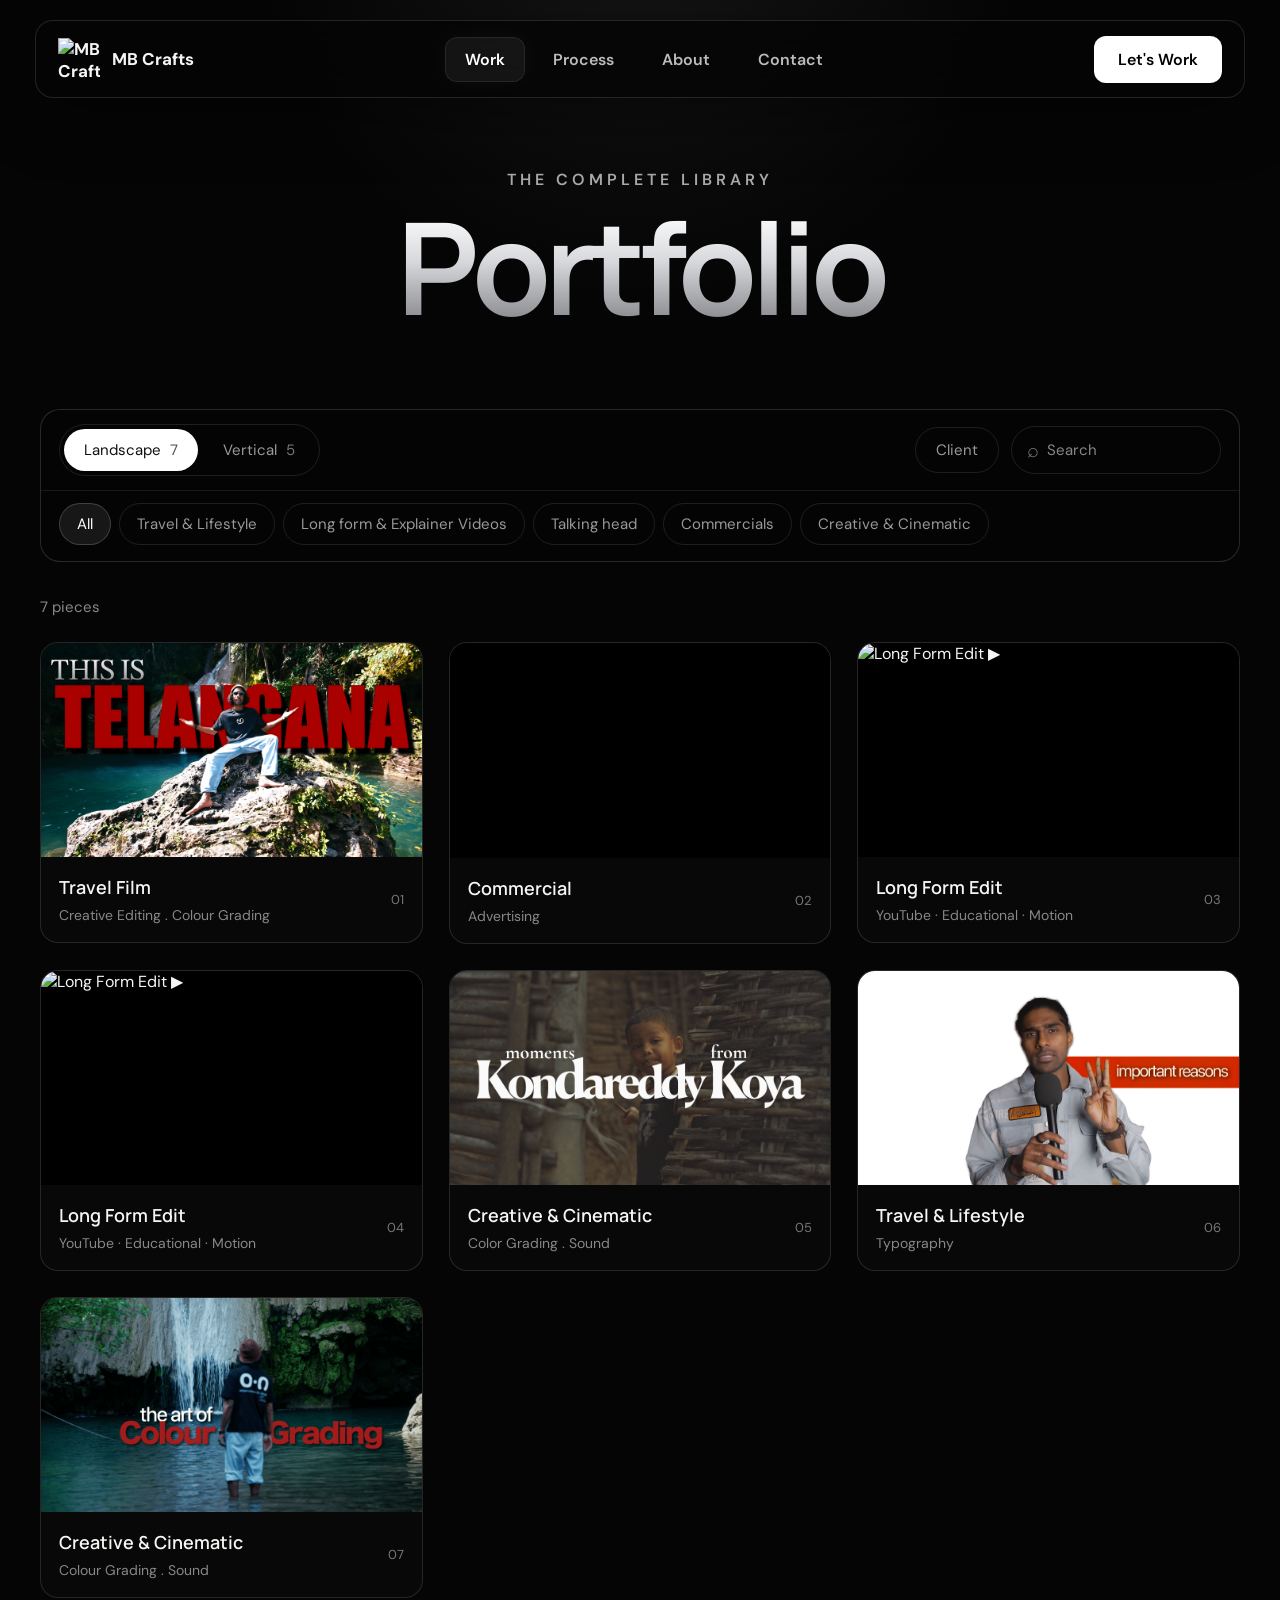
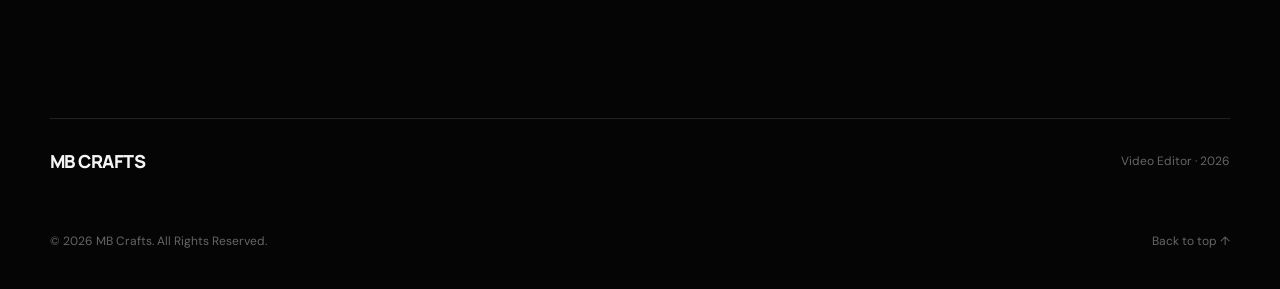
==== commit a34dcd09: "Update print statement from 'Hello' to 'Goodbye'" ====
--- a/index.html
+++ b/index.html
@@ -12,6 +12,7 @@
 
     <link rel="icon" type="image/png" href="images/favicon.png">
 
+
     <!-- =====================================================
          GOOGLE FONTS
     ====================================================== -->
@@ -25,8 +26,8 @@
 
 
     <!-- =====================================================
-         PRELOAD PORTFOLIO POSTERS
-         Posters start loading immediately
+         PRELOAD PORTFOLIO THUMBNAILS
+         These images start loading immediately
     ====================================================== -->
 
     <link
@@ -34,16 +35,19 @@
         as="image"
         href="images/1.png"
         fetchpriority="high">
+
     <link
         rel="preload"
         as="image"
         href="images/3.png"
         fetchpriority="high">
+
     <link
         rel="preload"
         as="image"
         href="images/4.png"
         fetchpriority="high">
+
     <link
         rel="preload"
         as="image"
@@ -70,7 +74,6 @@
     <link rel="stylesheet" href="style.css">
 
 </head>
-
 
 <body>
 
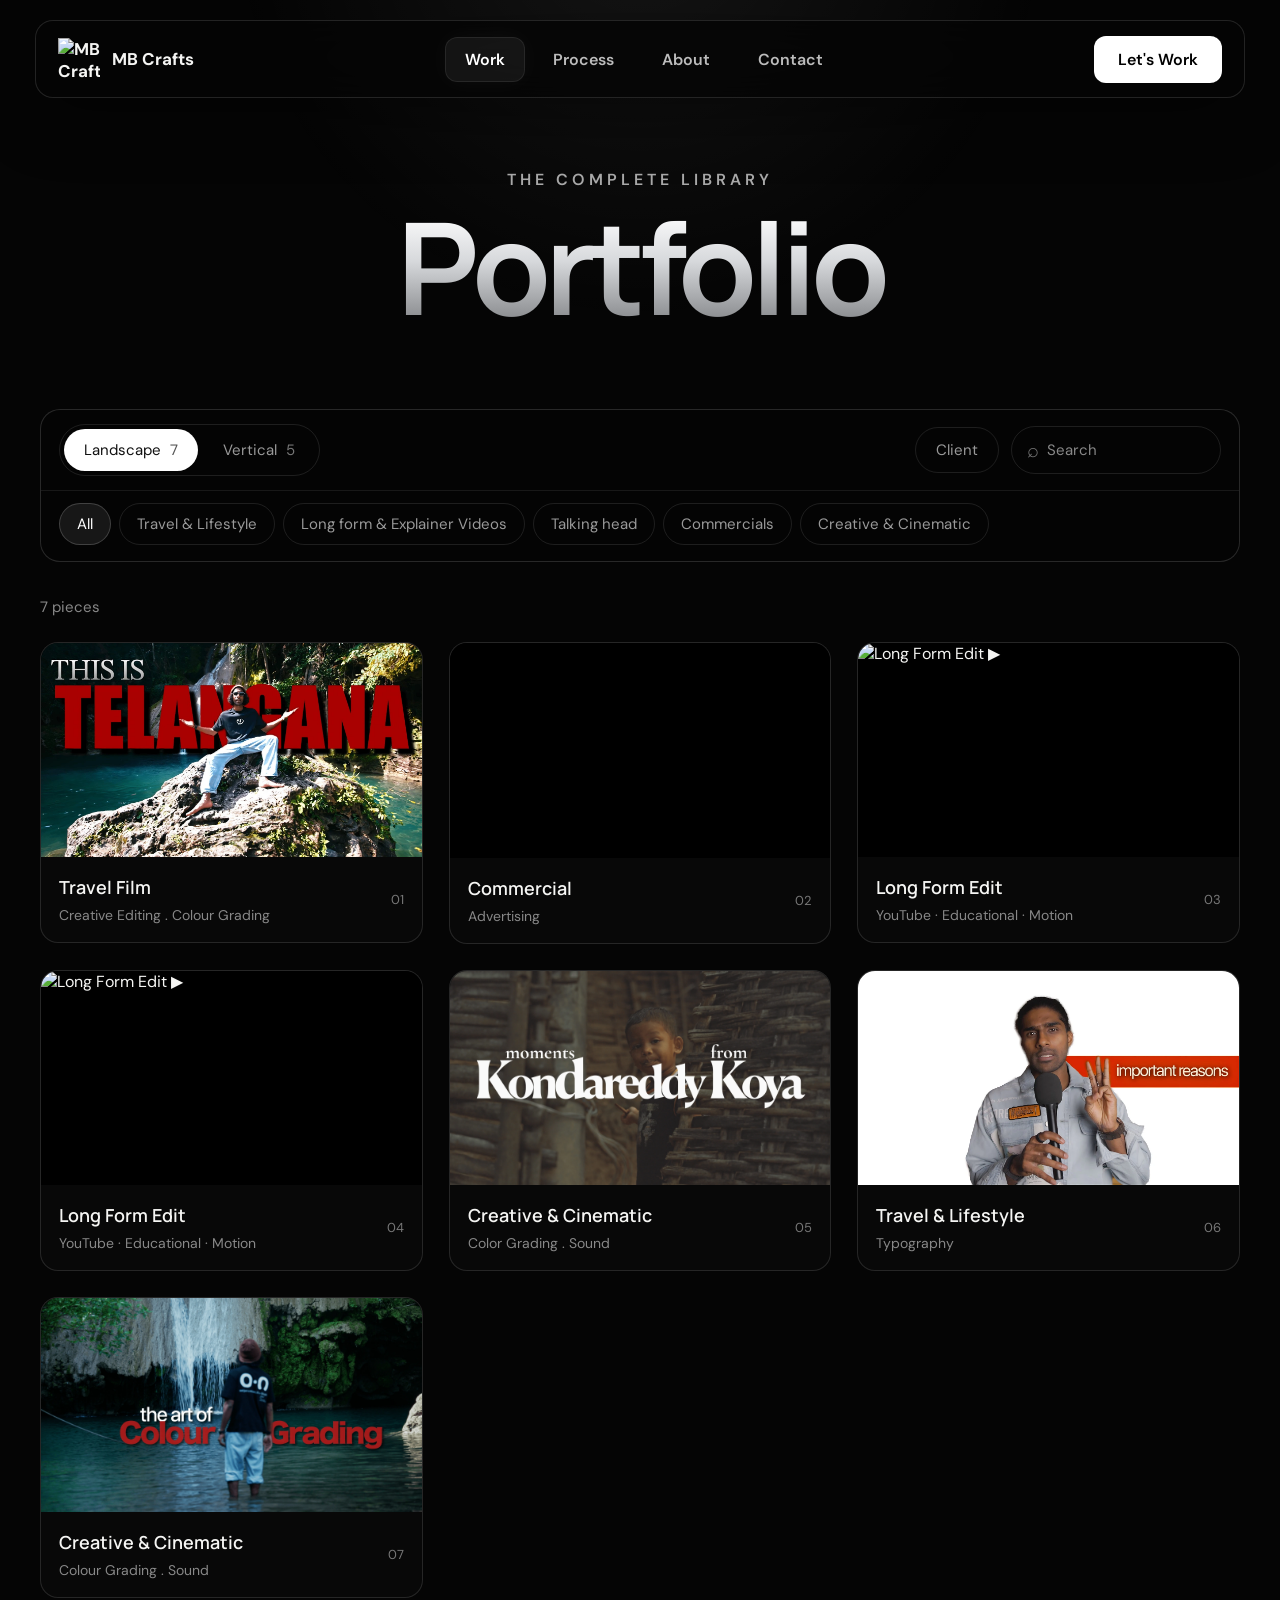
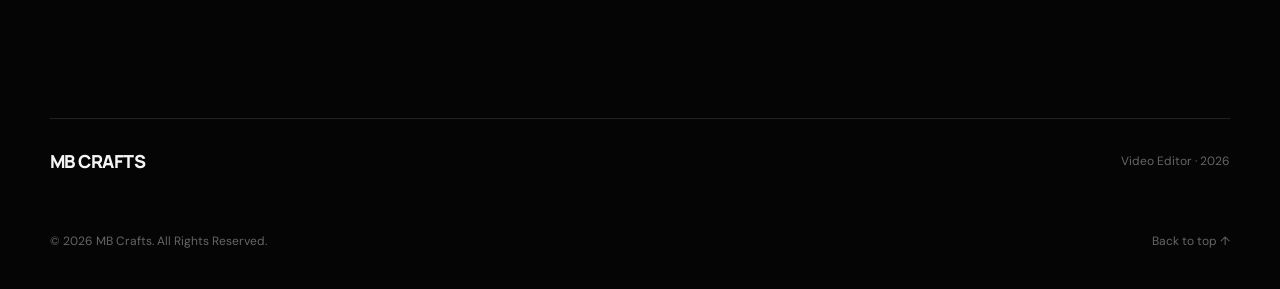
==== commit 8af75a68: "Update print statement from 'Hello' to 'Goodbye'" ====
--- a/index.html
+++ b/index.html
@@ -10,7 +10,7 @@
 
     <title>MB Crafts — Video Editor</title>
 
-    <link rel="icon" type="image/png" href="images/favicon.png">
+    <link rel="icon" type="image/png" href="images/favicon.webp">
 
 
     <!-- =====================================================
@@ -33,37 +33,37 @@
     <link
         rel="preload"
         as="image"
-        href="images/1.png"
+        href="images/1.webp"
         fetchpriority="high">
 
     <link
         rel="preload"
         as="image"
-        href="images/3.png"
+        href="images/3.webp"
         fetchpriority="high">
 
     <link
         rel="preload"
         as="image"
-        href="images/4.png"
+        href="images/4.webp"
         fetchpriority="high">
 
     <link
         rel="preload"
         as="image"
-        href="images/5.png"
+        href="images/5.webp"
         fetchpriority="high">
 
     <link
         rel="preload"
         as="image"
-        href="images/6.png"
+        href="images/6.webp"
         fetchpriority="high">
 
     <link
         rel="preload"
         as="image"
-        href="images/7.png"
+        href="images/7.webp"
         fetchpriority="high">
 
 
@@ -88,7 +88,7 @@
 
         <a href="index.html" class="brand">
 
-            <img src="images/logo.png" alt="MB Crafts">
+            <img src="images/logo.webp" alt="MB Crafts">
 
             <span>MB Crafts</span>
 
@@ -344,7 +344,7 @@
             <div class="project-media">
 
                 <video
-                    poster="images/1.png"
+                    poster="images/1.webp"
                     playsinline
                     preload="metadata">
 
@@ -482,7 +482,7 @@
             rel="noopener noreferrer">
 
             <img
-                src="images/3.png"
+                src="images/3.webp"
                 alt="Long Form Edit"
                 loading="eager">
 
@@ -523,7 +523,7 @@
             rel="noopener noreferrer">
 
             <img
-                src="images/4.png"
+                src="images/4.webp"
                 alt="Long Form Edit"
                 loading="eager">
 
@@ -559,7 +559,7 @@
             <div class="project-media">
 
                 <video
-                    poster="images/5.png"
+                    poster="images/5.webp"
                     playsinline
                     preload="metadata">
 
@@ -626,7 +626,7 @@
             <div class="project-media">
 
                 <video
-                    poster="images/6.png"
+                    poster="images/6.webp"
                     playsinline
                     preload="metadata">
 
@@ -693,7 +693,7 @@
             <div class="project-media">
 
                 <video
-                    poster="images/7.png"
+                    poster="images/7.webp"
                     playsinline
                     preload="metadata">
 
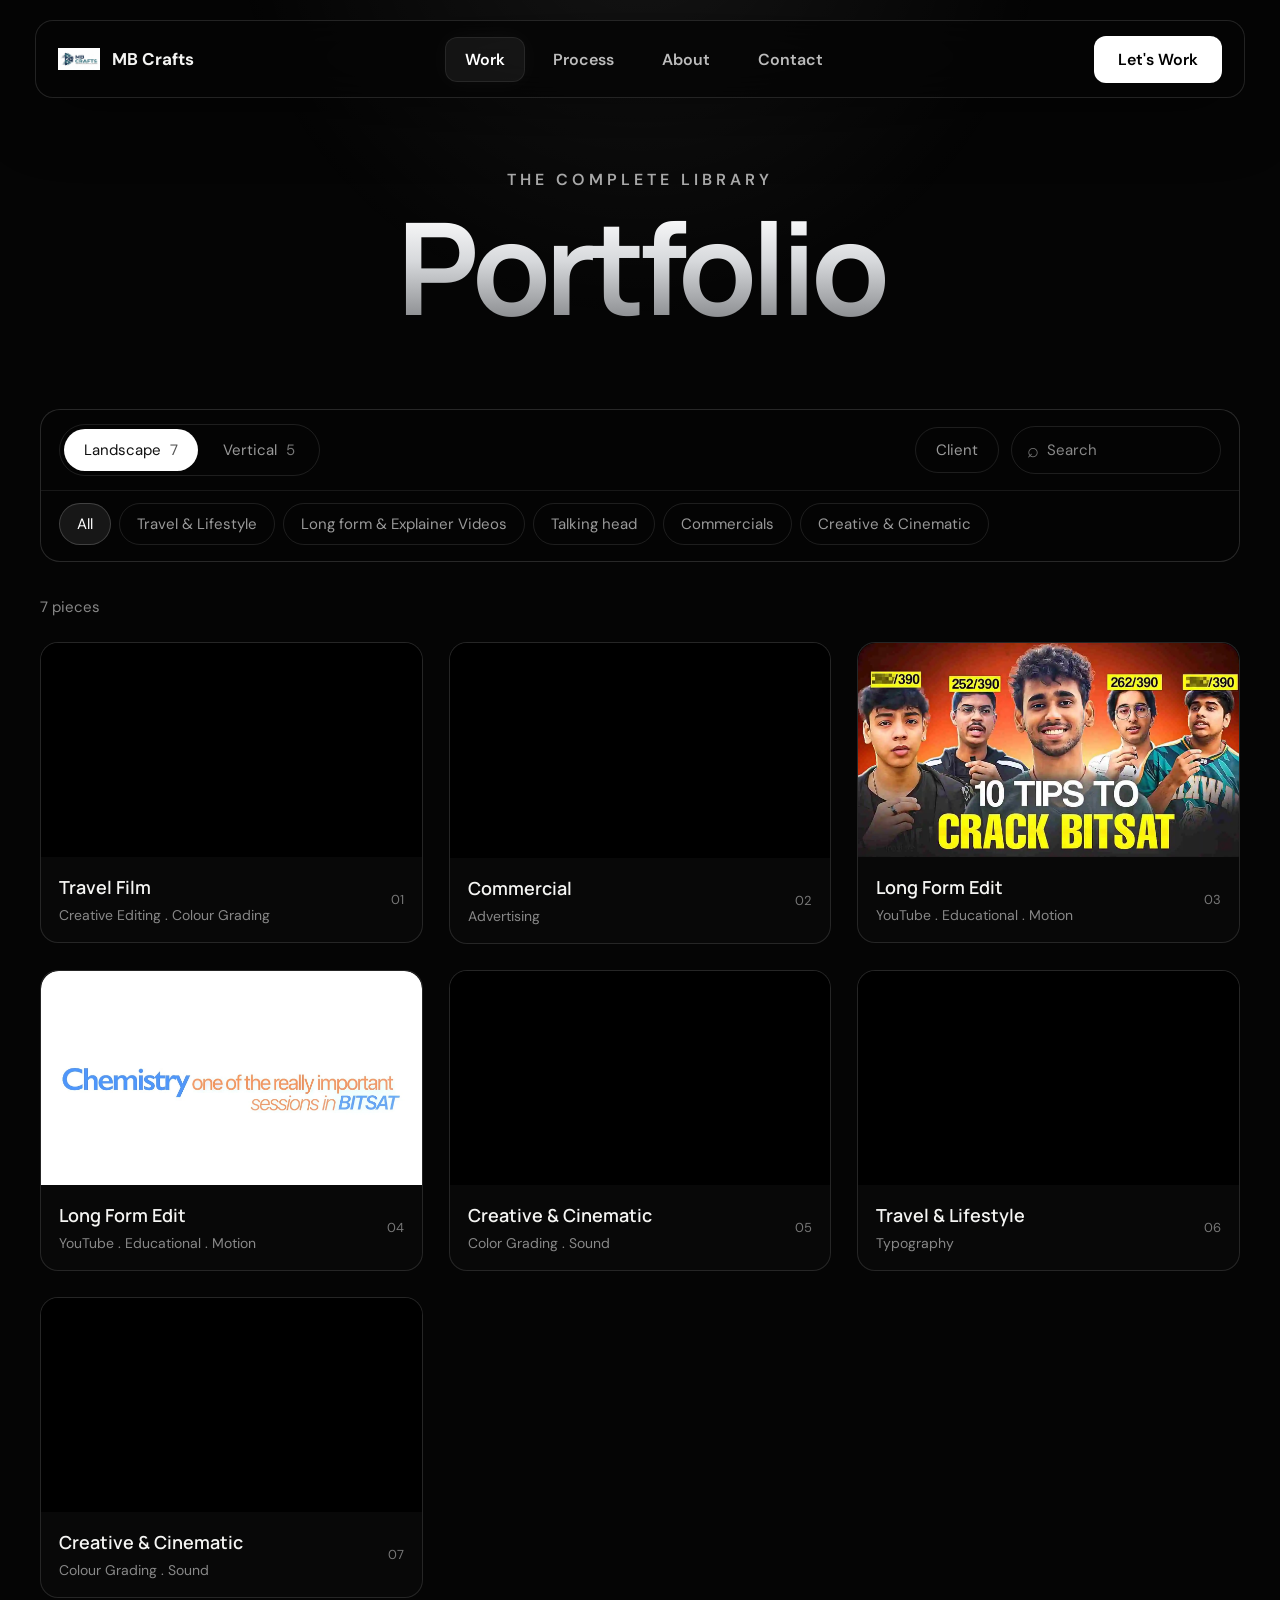
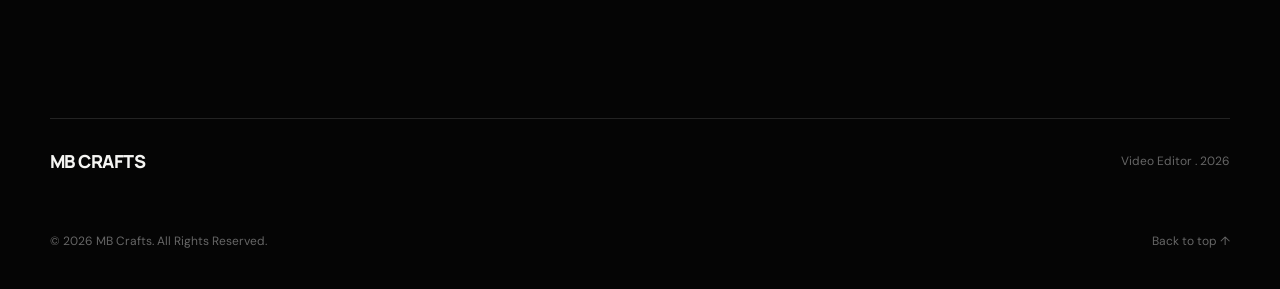
==== commit 15e0e14b: "Update print statement from 'Hello' to 'Goodbye'" ====
--- a/index.html
+++ b/index.html
@@ -1,12 +1,13 @@
 <!DOCTYPE html>
 <html lang="en">
-
 <head>
     <meta charset="UTF-8">
     <meta name="viewport" content="width=device-width, initial-scale=1.0">
 
-    <meta name="google-site-verification"
-          content="RF9JSVdiI7zGf36psc7vVEhW7wTR517py1V3N0kjbmE">
+    <meta
+        name="google-site-verification"
+        content="RF9JSVdiI7zGf36psc7vVEhW7wTR517py1V3N0kjbmE"
+    >
 
     <title>MB Crafts — Video Editor</title>
 
@@ -18,11 +19,16 @@
     ====================================================== -->
 
     <link rel="preconnect" href="https://fonts.googleapis.com">
-    <link rel="preconnect" href="https://fonts.gstatic.com" crossorigin>
+    <link
+        rel="preconnect"
+        href="https://fonts.gstatic.com"
+        crossorigin
+    >
 
     <link
         href="https://fonts.googleapis.com/css2?family=DM+Sans:wght@400;500;600;700&family=Manrope:wght@400;500;600;700;800&display=swap"
-        rel="stylesheet">
+        rel="stylesheet"
+    >
 
 
     <!-- =====================================================
@@ -34,37 +40,43 @@
         rel="preload"
         as="image"
         href="images/1.webp"
-        fetchpriority="high">
+        fetchpriority="high"
+    >
 
     <link
         rel="preload"
         as="image"
         href="images/3.webp"
-        fetchpriority="high">
+        fetchpriority="high"
+    >
 
     <link
         rel="preload"
         as="image"
         href="images/4.webp"
-        fetchpriority="high">
+        fetchpriority="high"
+    >
 
     <link
         rel="preload"
         as="image"
         href="images/5.webp"
-        fetchpriority="high">
+        fetchpriority="high"
+    >
 
     <link
         rel="preload"
         as="image"
         href="images/6.webp"
-        fetchpriority="high">
+        fetchpriority="high"
+    >
 
     <link
         rel="preload"
         as="image"
         href="images/7.webp"
-        fetchpriority="high">
+        fetchpriority="high"
+    >
 
 
     <!-- =====================================================
@@ -75,6 +87,7 @@
 
 </head>
 
+
 <body>
 
 
@@ -88,7 +101,10 @@
 
         <a href="index.html" class="brand">
 
-            <img src="images/logo.webp" alt="MB Crafts">
+            <img
+                src="images/logo.webp"
+                alt="MB Crafts"
+            >
 
             <span>MB Crafts</span>
 
@@ -97,7 +113,10 @@
 
         <div class="nav-links">
 
-            <a href="index.html" class="active">
+            <a
+                href="index.html"
+                class="active"
+            >
                 Work
             </a>
 
@@ -116,7 +135,10 @@
         </div>
 
 
-        <a href="contact.html" class="nav-button">
+        <a
+            href="contact.html"
+            class="nav-button"
+        >
             Let's Work
         </a>
 
@@ -124,11 +146,10 @@
         <button
             class="menu-button"
             type="button"
-            aria-label="Open menu">
-
+            aria-label="Open menu"
+        >
             <span></span>
             <span></span>
-
         </button>
 
     </nav>
@@ -144,94 +165,158 @@
 <main>
 
 
-<!-- =====================================================
-     PORTFOLIO HERO
-===================================================== -->
-
-<section class="portfolio-hero">
-
-    <p class="portfolio-eyebrow">
-        THE COMPLETE LIBRARY
-    </p>
-
-    <h1 class="portfolio-title">
-        Portfolio
-    </h1>
-
-</section>
-
-
-
-<!-- =====================================================
-     VIDEO LIBRARY
-===================================================== -->
-
-<section class="work-section">
-
-    <div class="portfolio-library">
-
-
-        <!-- =================================================
-             TOP FILTER BAR
-        ================================================== -->
-
-        <div class="library-top">
-
-
-            <!-- ORIENTATION -->
-
-            <div class="orientation-buttons">
+    <!-- =================================================
+         PORTFOLIO HERO
+    ================================================== -->
+
+    <section class="portfolio-hero">
+
+        <p class="portfolio-eyebrow">
+            THE COMPLETE LIBRARY
+        </p>
+
+        <h1 class="portfolio-title">
+            Portfolio
+        </h1>
+
+    </section>
+
+
+
+    <!-- =================================================
+         VIDEO LIBRARY
+    ================================================== -->
+
+    <section class="work-section">
+
+        <div class="portfolio-library">
+
+
+            <!-- =================================================
+                 TOP FILTER BAR
+            ================================================== -->
+
+            <div class="library-top">
+
+
+                <!-- ORIENTATION -->
+
+                <div class="orientation-buttons">
+
+                    <button
+                        type="button"
+                        class="orientation-btn active"
+                        data-filter="landscape"
+                    >
+                        Landscape
+                        <span>7</span>
+                    </button>
+
+
+                    <button
+                        type="button"
+                        class="orientation-btn"
+                        data-filter="vertical"
+                    >
+                        Vertical
+                        <span>5</span>
+                    </button>
+
+                </div>
+
+
+
+                <!-- SEARCH -->
+
+                <div class="library-tools">
+
+                    <button
+                        type="button"
+                        class="client-btn"
+                    >
+                        Client
+                        <span></span>
+                    </button>
+
+
+                    <div class="search-box">
+
+                        <span>⌕</span>
+
+                        <input
+                            id="searchInput"
+                            type="text"
+                            placeholder="Search"
+                            autocomplete="off"
+                        >
+
+                    </div>
+
+                </div>
+
+            </div>
+
+
+
+            <!-- =================================================
+                 CATEGORY FILTERS
+            ================================================== -->
+
+            <div class="category-buttons">
+
 
                 <button
                     type="button"
-                    class="orientation-btn active"
-                    data-filter="landscape">
-
-                    Landscape
-                    <span>7</span>
-
+                    class="category-btn active"
+                    data-category="all"
+                >
+                    All
                 </button>
 
 
                 <button
                     type="button"
-                    class="orientation-btn"
-                    data-filter="vertical">
-
-                    Vertical
-                    <span>5</span>
-
+                    class="category-btn"
+                    data-category="travel-lifestyle"
+                >
+                    Travel &amp; Lifestyle
                 </button>
 
-            </div>
-
-
-
-            <!-- SEARCH -->
-
-            <div class="library-tools">
 
                 <button
                     type="button"
-                    class="client-btn">
-
-                    Client
-                    <span></span>
-
+                    class="category-btn"
+                    data-category="long-form-explainer"
+                >
+                    Long form &amp; Explainer Videos
                 </button>
 
 
-                <div class="search-box">
-
-                    <span>⌕</span>
-
-                    <input
-                        id="searchInput"
-                        type="text"
-                        placeholder="Search"
-                        autocomplete="off">
-
-                </div>
+                <button
+                    type="button"
+                    class="category-btn"
+                    data-category="talking-head"
+                >
+                    Talking head
+                </button>
+
+
+                <button
+                    type="button"
+                    class="category-btn"
+                    data-category="commercials"
+                >
+                    Commercials
+                </button>
+
+
+                <button
+                    type="button"
+                    class="category-btn"
+                    data-category="creative-cinematic"
+                >
+                    Creative &amp; Cinematic
+                </button>
 
             </div>
 
@@ -240,846 +325,808 @@
 
 
         <!-- =================================================
-             CATEGORY FILTERS
+             PIECES COUNT
         ================================================== -->
 
-        <div class="category-buttons">
-
-
-            <button
-                type="button"
-                class="category-btn active"
-                data-category="all">
-
-                All
-
-            </button>
-
-
-            <button
-                type="button"
-                class="category-btn"
-                data-category="travel-lifestyle">
-
-                Travel & Lifestyle
-
-            </button>
-
-
-            <button
-                type="button"
-                class="category-btn"
-                data-category="long-form-explainer">
-
-                Long form & Explainer Videos
-
-            </button>
-
-
-            <button
-                type="button"
-                class="category-btn"
-                data-category="talking-head">
-
-                Talking head
-
-            </button>
-
-
-            <button
-                type="button"
-                class="category-btn"
-                data-category="commercials">
-
-                Commercials
-
-            </button>
-
-
-            <button
-                type="button"
-                class="category-btn"
-                data-category="creative-cinematic">
-
-                Creative & Cinematic
-
-            </button>
+        <div class="pieces-count">
+
+            <span id="piecesCount">
+                7 pieces
+            </span>
 
         </div>
 
-    </div>
-
-
-
-    <!-- =================================================
-         PIECES COUNT
-    ================================================== -->
-
-    <div class="pieces-count">
-
-        <span id="piecesCount">
-            7 pieces
-        </span>
-
-    </div>
-
-
-
-    <!-- =================================================
-         VIDEO GRID
-    ================================================== -->
-
-    <div class="portfolio-grid">
 
 
         <!-- =================================================
-             VIDEO 01
+             VIDEO GRID
         ================================================== -->
 
-        <article
-            class="project-card landscape"
-            data-category="travel-lifestyle"
-            data-title="Travel & Lifestyle">
-
-            <div class="project-media">
-
-                <video
-                    poster="images/1.webp"
-                    playsinline
-                    preload="metadata">
-
-                    <source
-                        src="videos/reel4.mp4"
-                        type="video/mp4">
-
-                </video>
-
-
-                <button
-                    class="video-play-button"
-                    type="button"
-                    aria-label="Play video">
-
-                    ▶
-
-                </button>
-
-
-                <div class="video-timeline">
-
-                    <div class="video-progress"></div>
-
-                </div>
-
-            </div>
-
-
-            <div class="project-info">
-
-                <div>
-
-                    <h3>
-                        Travel Film
-                    </h3>
-
-                    <p>
-                        Creative Editing . Colour Grading
-                    </p>
-
-                </div>
-
-
-                <span class="project-number">
-                    01
-                </span>
-
-            </div>
-
-        </article>
-
-
-
-        <!-- =================================================
-             VIDEO 02
-        ================================================== -->
-
-        <article
-            class="project-card landscape"
-            data-category="commercials"
-            data-title="Commercial Short Form Edit Reels Social Media">
-
-            <div class="project-media">
-
-                <video
-                    playsinline
-                    preload="metadata">
-
-                    <source
-                        src="videos/L1.mp4"
-                        type="video/mp4">
-
-                </video>
-
-
-                <button
-                    class="video-play-button"
-                    type="button"
-                    aria-label="Play video">
-
-                    ▶
-
-                </button>
-
-
-                <div class="video-timeline">
-
-                    <div class="video-progress"></div>
-
-                </div>
-
-            </div>
-
-
-            <div class="project-info">
-
-                <div>
-
-                    <h3>
-                        Commercial
-                    </h3>
-
-                    <p>
-                        Advertising
-                    </p>
-
-                </div>
-
-
-                <span class="project-number">
-                    02
-                </span>
-
-            </div>
-
-        </article>
-
-
-
-        <!-- =================================================
-             VIDEO 03
-        ================================================== -->
-
-    <article
-    class="project-card landscape"
-    data-category="long-form-explainer"
-    data-title="Long Form Edit YouTube Storytelling">
-
-    <div class="project-media youtube-media">
-
-        <a
-            href="https://youtu.be/hS7OQ-ynQb0?si=73gCePgufGVZHwVW"
-            target="_blank"
-            rel="noopener noreferrer">
-
-            <img
-                src="images/3.webp"
-                alt="Long Form Edit"
-                loading="eager">
-
-            <span class="youtube-play">▶</span>
-
-        </a>
-
-    </div>
-
-    <div class="project-info">
-
-        <div>
-            <h3>Long Form Edit</h3>
-            <p>YouTube · Educational · Motion</p>
+        <div class="portfolio-grid">
+
+
+            <!-- =================================================
+                 VIDEO 01
+            ================================================== -->
+
+            <article
+                class="project-card landscape"
+                data-category="travel-lifestyle"
+                data-title="Travel & Lifestyle"
+            >
+
+                <div class="project-media">
+
+                    <video
+                        poster="images/1.webp"
+                        playsinline
+                        preload="metadata"
+                    >
+                        <source
+                            src="videos/reel4.mp4"
+                            type="video/mp4"
+                        >
+                    </video>
+
+
+                    <button
+                        class="video-play-button"
+                        type="button"
+                        aria-label="Play video"
+                    >
+                        ▶
+                    </button>
+
+
+                    <div class="video-timeline">
+
+                        <div class="video-progress"></div>
+
+                    </div>
+
+                </div>
+
+
+                <div class="project-info">
+
+                    <div>
+
+                        <h3>
+                            Travel Film
+                        </h3>
+
+                        <p>
+                            Creative Editing . Colour Grading
+                        </p>
+
+                    </div>
+
+
+                    <span class="project-number">
+                        01
+                    </span>
+
+                </div>
+
+            </article>
+
+
+
+            <!-- =================================================
+                 VIDEO 02
+            ================================================== -->
+
+            <article
+                class="project-card landscape"
+                data-category="commercials"
+                data-title="Commercial Short Form Edit Reels Social Media"
+            >
+
+                <div class="project-media">
+
+                    <video
+                        playsinline
+                        preload="metadata"
+                    >
+                        <source
+                            src="videos/L1.mp4"
+                            type="video/mp4"
+                        >
+                    </video>
+
+
+                    <button
+                        class="video-play-button"
+                        type="button"
+                        aria-label="Play video"
+                    >
+                        ▶
+                    </button>
+
+
+                    <div class="video-timeline">
+
+                        <div class="video-progress"></div>
+
+                    </div>
+
+                </div>
+
+
+                <div class="project-info">
+
+                    <div>
+
+                        <h3>
+                            Commercial
+                        </h3>
+
+                        <p>
+                            Advertising
+                        </p>
+
+                    </div>
+
+
+                    <span class="project-number">
+                        02
+                    </span>
+
+                </div>
+
+            </article>
+
+
+
+            <!-- =================================================
+                 VIDEO 03
+            ================================================== -->
+
+            <article
+                class="project-card landscape"
+                data-category="long-form-explainer"
+                data-title="Long Form Edit YouTube Storytelling"
+            >
+
+                <div class="project-media youtube-media">
+
+                    <a
+                        href="https://youtu.be/hS7OQ-ynQb0?si=73gCePgufGVZHwVW"
+                        target="_blank"
+                        rel="noopener noreferrer"
+                    >
+
+                        <img
+                            src="images/3.webp"
+                            alt="Long Form Edit"
+                            loading="eager"
+                        >
+
+                        <span class="youtube-play">
+                            ▶
+                        </span>
+
+                    </a>
+
+                </div>
+
+
+                <div class="project-info">
+
+                    <div>
+
+                        <h3>
+                            Long Form Edit
+                        </h3>
+
+                        <p>
+                            YouTube . Educational . Motion
+                        </p>
+
+                    </div>
+
+
+                    <span class="project-number">
+                        03
+                    </span>
+
+                </div>
+
+            </article>
+
+
+
+            <!-- =================================================
+                 VIDEO 04
+            ================================================== -->
+
+            <article
+                class="project-card landscape"
+                data-category="long-form-explainer"
+                data-title="Long Form Edit YouTube Storytelling"
+            >
+
+                <div class="project-media youtube-media">
+
+                    <a
+                        href="https://youtu.be/61RceDbxm20?si=FxhbfWVn17CmVQ0L"
+                        target="_blank"
+                        rel="noopener noreferrer"
+                    >
+
+                        <img
+                            src="images/4.webp"
+                            alt="Long Form Edit"
+                            loading="eager"
+                        >
+
+                        <span class="youtube-play">
+                            ▶
+                        </span>
+
+                    </a>
+
+                </div>
+
+
+                <div class="project-info">
+
+                    <div>
+
+                        <h3>
+                            Long Form Edit
+                        </h3>
+
+                        <p>
+                            YouTube . Educational . Motion
+                        </p>
+
+                    </div>
+
+
+                    <span class="project-number">
+                        04
+                    </span>
+
+                </div>
+
+            </article>
+
+
+
+            <!-- =================================================
+                 VIDEO 05
+            ================================================== -->
+
+            <article
+                class="project-card landscape"
+                data-category="creative-cinematic"
+                data-title="Creative & Cinematic"
+            >
+
+                <div class="project-media">
+
+                    <video
+                        poster="images/5.webp"
+                        playsinline
+                        preload="metadata"
+                    >
+                        <source
+                            src="videos/jasti.mp4"
+                            type="video/mp4"
+                        >
+                    </video>
+
+
+                    <button
+                        class="video-play-button"
+                        type="button"
+                        aria-label="Play video"
+                    >
+                        ▶
+                    </button>
+
+
+                    <div class="video-timeline">
+
+                        <div class="video-progress"></div>
+
+                    </div>
+
+                </div>
+
+
+                <div class="project-info">
+
+                    <div>
+
+                        <h3>
+                            Creative &amp; Cinematic
+                        </h3>
+
+                        <p>
+                            Color Grading . Sound
+                        </p>
+
+                    </div>
+
+
+                    <span class="project-number">
+                        05
+                    </span>
+
+                </div>
+
+            </article>
+
+
+
+            <!-- =================================================
+                 VIDEO 06
+            ================================================== -->
+
+            <article
+                class="project-card landscape"
+                data-category="travel-lifestyle"
+                data-title="Travel & Lifestyle"
+            >
+
+                <div class="project-media">
+
+                    <video
+                        poster="images/6.webp"
+                        playsinline
+                        preload="metadata"
+                    >
+                        <source
+                            src="videos/jasti1.mp4"
+                            type="video/mp4"
+                        >
+                    </video>
+
+
+                    <button
+                        class="video-play-button"
+                        type="button"
+                        aria-label="Play video"
+                    >
+                        ▶
+                    </button>
+
+
+                    <div class="video-timeline">
+
+                        <div class="video-progress"></div>
+
+                    </div>
+
+                </div>
+
+
+                <div class="project-info">
+
+                    <div>
+
+                        <h3>
+                            Travel &amp; Lifestyle
+                        </h3>
+
+                        <p>
+                            Typography
+                        </p>
+
+                    </div>
+
+
+                    <span class="project-number">
+                        06
+                    </span>
+
+                </div>
+
+            </article>
+
+
+
+            <!-- =================================================
+                 VIDEO 07
+            ================================================== -->
+
+            <article
+                class="project-card landscape"
+                data-category="creative-cinematic"
+                data-title="Creative & Cinematic"
+            >
+
+                <div class="project-media">
+
+                    <video
+                        poster="images/7.webp"
+                        playsinline
+                        preload="metadata"
+                    >
+                        <source
+                            src="videos/Colour%20Graded%202.mp4"
+                            type="video/mp4"
+                        >
+                    </video>
+
+
+                    <button
+                        class="video-play-button"
+                        type="button"
+                        aria-label="Play video"
+                    >
+                        ▶
+                    </button>
+
+
+                    <div class="video-timeline">
+
+                        <div class="video-progress"></div>
+
+                    </div>
+
+                </div>
+
+
+                <div class="project-info">
+
+                    <div>
+
+                        <h3>
+                            Creative &amp; Cinematic
+                        </h3>
+
+                        <p>
+                            Colour Grading . Sound
+                        </p>
+
+                    </div>
+
+
+                    <span class="project-number">
+                        07
+                    </span>
+
+                </div>
+
+            </article>
+
+
+
+            <!-- =================================================
+                 VIDEO 09 — VERTICAL
+            ================================================== -->
+
+            <article
+                class="project-card vertical"
+                data-category="short-form"
+                data-title="Social Storytelling Reels Short Form"
+            >
+
+                <div class="project-media">
+
+                    <video
+                        playsinline
+                        preload="metadata"
+                    >
+                        <source
+                            src="videos/reel1.mp4"
+                            type="video/mp4"
+                        >
+                    </video>
+
+
+                    <button
+                        class="video-play-button"
+                        type="button"
+                        aria-label="Play video"
+                    >
+                        ▶
+                    </button>
+
+
+                    <div class="video-timeline">
+
+                        <div class="video-progress"></div>
+
+                    </div>
+
+                </div>
+
+
+                <div class="project-info">
+
+                    <div>
+
+                        <h3>
+                            Social Storytelling
+                        </h3>
+
+                        <p>
+                            Reels . Short Form
+                        </p>
+
+                    </div>
+
+
+                    <span class="project-number">
+                        09
+                    </span>
+
+                </div>
+
+            </article>
+
+
+
+            <!-- =================================================
+                 VIDEO 10 — VERTICAL
+            ================================================== -->
+
+            <article
+                class="project-card vertical"
+                data-category="short-form"
+                data-title="Social Storytelling Reels Short Form"
+            >
+
+                <div class="project-media">
+
+                    <video
+                        playsinline
+                        preload="metadata"
+                    >
+                        <source
+                            src="videos/v2.mp4"
+                            type="video/mp4"
+                        >
+                    </video>
+
+
+                    <button
+                        class="video-play-button"
+                        type="button"
+                        aria-label="Play video"
+                    >
+                        ▶
+                    </button>
+
+
+                    <div class="video-timeline">
+
+                        <div class="video-progress"></div>
+
+                    </div>
+
+                </div>
+
+
+                <div class="project-info">
+
+                    <div>
+
+                        <h3>
+                            Social Storytelling
+                        </h3>
+
+                        <p>
+                            Reels . Short Form
+                        </p>
+
+                    </div>
+
+
+                    <span class="project-number">
+                        10
+                    </span>
+
+                </div>
+
+            </article>
+
+
+
+            <!-- =================================================
+                 VIDEO 11 — VERTICAL
+            ================================================== -->
+
+            <article
+                class="project-card vertical"
+                data-category="short-form"
+                data-title="Social Storytelling Reels Short Form"
+            >
+
+                <div class="project-media">
+
+                    <video
+                        playsinline
+                        preload="metadata"
+                    >
+                        <source
+                            src="videos/v5.mp4"
+                            type="video/mp4"
+                        >
+                    </video>
+
+
+                    <button
+                        class="video-play-button"
+                        type="button"
+                        aria-label="Play video"
+                    >
+                        ▶
+                    </button>
+
+
+                    <div class="video-timeline">
+
+                        <div class="video-progress"></div>
+
+                    </div>
+
+                </div>
+
+
+                <div class="project-info">
+
+                    <div>
+
+                        <h3>
+                            Social Storytelling
+                        </h3>
+
+                        <p>
+                            Reels . Short Form
+                        </p>
+
+                    </div>
+
+
+                    <span class="project-number">
+                        11
+                    </span>
+
+                </div>
+
+            </article>
+
+
+
+            <!-- =================================================
+                 VIDEO 12 — VERTICAL
+            ================================================== -->
+
+            <article
+                class="project-card vertical"
+                data-category="short-form"
+                data-title="Social Storytelling Reels Short Form"
+            >
+
+                <div class="project-media">
+
+                    <video
+                        playsinline
+                        preload="metadata"
+                    >
+                        <source
+                            src="videos/v4.mp4"
+                            type="video/mp4"
+                        >
+                    </video>
+
+
+                    <button
+                        class="video-play-button"
+                        type="button"
+                        aria-label="Play video"
+                    >
+                        ▶
+                    </button>
+
+
+                    <div class="video-timeline">
+
+                        <div class="video-progress"></div>
+
+                    </div>
+
+                </div>
+
+
+                <div class="project-info">
+
+                    <div>
+
+                        <h3>
+                            Social Storytelling
+                        </h3>
+
+                        <p>
+                            Reels . Short Form
+                        </p>
+
+                    </div>
+
+
+                    <span class="project-number">
+                        12
+                    </span>
+
+                </div>
+
+            </article>
+
+
+
+            <!-- =================================================
+                 VIDEO 13 — VERTICAL
+            ================================================== -->
+
+            <article
+                class="project-card vertical"
+                data-category="short-form"
+                data-title="Social Storytelling Reels Short Form"
+            >
+
+                <div class="project-media">
+
+                    <video
+                        playsinline
+                        preload="metadata"
+                    >
+                        <source
+                            src="videos/v3.mp4"
+                            type="video/mp4"
+                        >
+                    </video>
+
+
+                    <button
+                        class="video-play-button"
+                        type="button"
+                        aria-label="Play video"
+                    >
+                        ▶
+                    </button>
+
+
+                    <div class="video-timeline">
+
+                        <div class="video-progress"></div>
+
+                    </div>
+
+                </div>
+
+
+                <div class="project-info">
+
+                    <div>
+
+                        <h3>
+                            Social Storytelling
+                        </h3>
+
+                        <p>
+                            Reels . Short Form
+                        </p>
+
+                    </div>
+
+
+                    <span class="project-number">
+                        13
+                    </span>
+
+                </div>
+
+            </article>
+
+
         </div>
 
-        <span class="project-number">03</span>
-    </div>
-
-</article>
-
-
-
-        <!-- =================================================
-             VIDEO 04
-        ================================================== -->
-
-       <article
-    class="project-card landscape"
-    data-category="long-form-explainer"
-    data-title="Long Form Edit YouTube Storytelling">
-
-    <div class="project-media youtube-media">
-
-        <a
-            href="https://youtu.be/61RceDbxm20?si=FxhbfWVn17CmVQ0L"
-            target="_blank"
-            rel="noopener noreferrer">
-
-            <img
-                src="images/4.webp"
-                alt="Long Form Edit"
-                loading="eager">
-
-            <span class="youtube-play">▶</span>
-
-        </a>
-
-    </div>
-
-    <div class="project-info">
-
-        <div>
-            <h3>Long Form Edit</h3>
-            <p>YouTube · Educational · Motion</p>
-        </div>
-
-        <span class="project-number">04</span>
-    </div>
-
-</article>
-
-
-
-        <!-- =================================================
-             VIDEO 05
-        ================================================== -->
-
-        <article
-            class="project-card landscape"
-            data-category="creative-cinematic"
-            data-title="Creative & Cinematic">
-
-            <div class="project-media">
-
-                <video
-                    poster="images/5.webp"
-                    playsinline
-                    preload="metadata">
-
-                    <source
-                        src="videos/jasti.mp4"
-                        type="video/mp4">
-
-                </video>
-
-
-                <button
-                    class="video-play-button"
-                    type="button"
-                    aria-label="Play video">
-
-                    ▶
-
-                </button>
-
-
-                <div class="video-timeline">
-
-                    <div class="video-progress"></div>
-
-                </div>
-
-            </div>
-
-
-            <div class="project-info">
-
-                <div>
-
-                    <h3>
-                        Creative & Cinematic
-                    </h3>
-
-                    <p>
-                        Color Grading . Sound
-                    </p>
-
-                </div>
-
-
-                <span class="project-number">
-                    05
-                </span>
-
-            </div>
-
-        </article>
-
-
-
-        <!-- =================================================
-             VIDEO 06
-        ================================================== -->
-
-        <article
-            class="project-card landscape"
-            data-category="travel-lifestyle"
-            data-title="Travel & Lifestyle">
-
-            <div class="project-media">
-
-                <video
-                    poster="images/6.webp"
-                    playsinline
-                    preload="metadata">
-
-                    <source
-                        src="videos/jasti1.mp4"
-                        type="video/mp4">
-
-                </video>
-
-
-                <button
-                    class="video-play-button"
-                    type="button"
-                    aria-label="Play video">
-
-                    ▶
-
-                </button>
-
-
-                <div class="video-timeline">
-
-                    <div class="video-progress"></div>
-
-                </div>
-
-            </div>
-
-
-            <div class="project-info">
-
-                <div>
-
-                    <h3>
-                        Travel & Lifestyle
-                    </h3>
-
-                    <p>
-                        Typography
-                    </p>
-
-                </div>
-
-
-                <span class="project-number">
-                    06
-                </span>
-
-            </div>
-
-        </article>
-
-
-
-        <!-- =================================================
-             VIDEO 07
-        ================================================== -->
-
-        <article
-            class="project-card landscape"
-            data-category="creative-cinematic"
-            data-title="Creative & Cinematic">
-
-            <div class="project-media">
-
-                <video
-                    poster="images/7.webp"
-                    playsinline
-                    preload="metadata">
-
-                    <source
-                        src="videos/Colour%20Graded%202.mp4"
-                        type="video/mp4">
-
-                </video>
-
-
-                <button
-                    class="video-play-button"
-                    type="button"
-                    aria-label="Play video">
-
-                    ▶
-
-                </button>
-
-
-                <div class="video-timeline">
-
-                    <div class="video-progress"></div>
-
-                </div>
-
-            </div>
-
-
-            <div class="project-info">
-
-                <div>
-
-                    <h3>
-                        Creative & Cinematic
-                    </h3>
-
-                    <p>
-                        Colour Grading . Sound
-                    </p>
-
-                </div>
-
-
-                <span class="project-number">
-                    07
-                </span>
-
-            </div>
-
-        </article>
-
-
-
-        <!-- =================================================
-             VIDEO 09 — VERTICAL
-        ================================================== -->
-
-        <article
-            class="project-card vertical"
-            data-category="short-form"
-            data-title="Social Storytelling Reels Short Form">
-
-            <div class="project-media">
-
-                <video
-                    playsinline
-                    preload="metadata">
-
-                    <source
-                        src="videos/reel1.mp4"
-                        type="video/mp4">
-
-                </video>
-
-
-                <button
-                    class="video-play-button"
-                    type="button"
-                    aria-label="Play video">
-
-                    ▶
-
-                </button>
-
-
-                <div class="video-timeline">
-
-                    <div class="video-progress"></div>
-
-                </div>
-
-            </div>
-
-
-            <div class="project-info">
-
-                <div>
-
-                    <h3>
-                        Social Storytelling
-                    </h3>
-
-                    <p>
-                        Reels · Short Form
-                    </p>
-
-                </div>
-
-
-                <span class="project-number">
-                    09
-                </span>
-
-            </div>
-
-        </article>
-
-
-
-        <!-- =================================================
-             VIDEO 10 — VERTICAL
-        ================================================== -->
-
-        <article
-            class="project-card vertical"
-            data-category="short-form"
-            data-title="Social Storytelling Reels Short Form">
-
-            <div class="project-media">
-
-                <video
-                    playsinline
-                    preload="metadata">
-
-                    <source
-                        src="videos/v2.mp4"
-                        type="video/mp4">
-
-                </video>
-
-
-                <button
-                    class="video-play-button"
-                    type="button"
-                    aria-label="Play video">
-
-                    ▶
-
-                </button>
-
-
-                <div class="video-timeline">
-
-                    <div class="video-progress"></div>
-
-                </div>
-
-            </div>
-
-
-            <div class="project-info">
-
-                <div>
-
-                    <h3>
-                        Social Storytelling
-                    </h3>
-
-                    <p>
-                        Reels · Short Form
-                    </p>
-
-                </div>
-
-
-                <span class="project-number">
-                    10
-                </span>
-
-            </div>
-
-        </article>
-
-
-
-        <!-- =================================================
-             VIDEO 11 — VERTICAL
-        ================================================== -->
-
-        <article
-            class="project-card vertical"
-            data-category="short-form"
-            data-title="Social Storytelling Reels Short Form">
-
-            <div class="project-media">
-
-                <video
-                    playsinline
-                    preload="metadata">
-
-                    <source
-                        src="videos/v5.mp4"
-                        type="video/mp4">
-
-                </video>
-
-
-                <button
-                    class="video-play-button"
-                    type="button"
-                    aria-label="Play video">
-
-                    ▶
-
-                </button>
-
-
-                <div class="video-timeline">
-
-                    <div class="video-progress"></div>
-
-                </div>
-
-            </div>
-
-
-            <div class="project-info">
-
-                <div>
-
-                    <h3>
-                        Social Storytelling
-                    </h3>
-
-                    <p>
-                        Reels · Short Form
-                    </p>
-
-                </div>
-
-
-                <span class="project-number">
-                    11
-                </span>
-
-            </div>
-
-        </article>
-
-
-
-        <!-- =================================================
-             VIDEO 12 — VERTICAL
-        ================================================== -->
-
-        <article
-            class="project-card vertical"
-            data-category="short-form"
-            data-title="Social Storytelling Reels Short Form">
-
-            <div class="project-media">
-
-                <video
-                    playsinline
-                    preload="metadata">
-
-                    <source
-                        src="videos/v4.mp4"
-                        type="video/mp4">
-
-                </video>
-
-
-                <button
-                    class="video-play-button"
-                    type="button"
-                    aria-label="Play video">
-
-                    ▶
-
-                </button>
-
-
-                <div class="video-timeline">
-
-                    <div class="video-progress"></div>
-
-                </div>
-
-            </div>
-
-
-            <div class="project-info">
-
-                <div>
-
-                    <h3>
-                        Social Storytelling
-                    </h3>
-
-                    <p>
-                        Reels · Short Form
-                    </p>
-
-                </div>
-
-
-                <span class="project-number">
-                    12
-                </span>
-
-            </div>
-
-        </article>
-
-
-
-        <!-- =================================================
-             VIDEO 13 — VERTICAL
-        ================================================== -->
-
-        <article
-            class="project-card vertical"
-            data-category="short-form"
-            data-title="Social Storytelling Reels Short Form">
-
-            <div class="project-media">
-
-                <video
-                    playsinline
-                    preload="metadata">
-
-                    <source
-                        src="videos/v3.mp4"
-                        type="video/mp4">
-
-                </video>
-
-
-                <button
-                    class="video-play-button"
-                    type="button"
-                    aria-label="Play video">
-
-                    ▶
-
-                </button>
-
-
-                <div class="video-timeline">
-
-                    <div class="video-progress"></div>
-
-                </div>
-
-            </div>
-
-
-            <div class="project-info">
-
-                <div>
-
-                    <h3>
-                        Social Storytelling
-                    </h3>
-
-                    <p>
-                        Reels · Short Form
-                    </p>
-
-                </div>
-
-
-                <span class="project-number">
-                    13
-                </span>
-
-            </div>
-
-        </article>
-
-
-    </div>
-
-</section>
+    </section>
 
 </main>
 
@@ -1098,7 +1145,7 @@
         </div>
 
         <span>
-            Video Editor · 2026
+            Video Editor . 2026
         </span>
 
     </div>
@@ -1122,24 +1169,20 @@
 
 <!-- =====================================================
      VIDEO VIEWER
-     
-     IMPORTANT:
-     This is BEFORE the JavaScript.
 ===================================================== -->
 
 <div
     class="video-viewer"
-    id="videoViewer">
-
+    id="videoViewer"
+>
 
     <button
         class="video-viewer-close"
         id="videoViewerClose"
         type="button"
-        aria-label="Close video">
-
+        aria-label="Close video"
+    >
         ×
-
     </button>
 
 
@@ -1148,8 +1191,8 @@
         <video
             id="viewerVideo"
             playsinline
-            controls>
-        </video>
+            controls
+        ></video>
 
     </div>
 
@@ -1161,953 +1204,7 @@
      JAVASCRIPT
 ===================================================== -->
 
-<script>
-
-
-/* =====================================================
-   MOBILE MENU
-===================================================== */
-
-const menuButton =
-    document.querySelector(".menu-button");
-
-const navLinks =
-    document.querySelector(".nav-links");
-
-
-if (menuButton && navLinks) {
-
-    menuButton.addEventListener("click", function () {
-
-        navLinks.classList.toggle("open");
-
-        menuButton.classList.toggle("open");
-
-    });
-
-
-    document
-        .querySelectorAll(".nav-links a")
-        .forEach(function (link) {
-
-            link.addEventListener("click", function () {
-
-                navLinks.classList.remove("open");
-
-                menuButton.classList.remove("open");
-
-            });
-
-        });
-
-}
-
-
-
-/* =====================================================
-   ELEMENTS
-===================================================== */
-
-const orientationButtons =
-    document.querySelectorAll(".orientation-btn");
-
-const categoryButtons =
-    document.querySelectorAll(".category-btn");
-
-const projectCards =
-    document.querySelectorAll(".project-card");
-
-const piecesCount =
-    document.getElementById("piecesCount");
-
-const searchInput =
-    document.getElementById("searchInput");
-
-
-
-/* =====================================================
-   VIDEO VIEWER ELEMENTS
-===================================================== */
-
-const videoViewer =
-    document.getElementById("videoViewer");
-
-const viewerVideo =
-    document.getElementById("viewerVideo");
-
-const videoViewerClose =
-    document.getElementById("videoViewerClose");
-
-
-
-/* =====================================================
-   CURRENT FILTERS
-===================================================== */
-
-let currentOrientation =
-    "landscape";
-
-let currentCategory =
-    "all";
-
-let currentSearch =
-    "";
-
-
-
-/* =====================================================
-   UPDATE PIECES COUNT
-===================================================== */
-
-function updatePiecesCount(count) {
-
-    if (!piecesCount) {
-        return;
-    }
-
-    piecesCount.textContent =
-        count +
-        " " +
-        (count === 1 ? "piece" : "pieces");
-
-}
-
-
-
-/* =====================================================
-   FILTER PROJECTS
-===================================================== */
-
-function filterProjects() {
-
-    let visibleCount = 0;
-
-
-    projectCards.forEach(function (card) {
-
-
-        /* ORIENTATION */
-
-        const orientationMatch =
-            card.classList.contains(
-                currentOrientation
-            );
-
-
-        /* CATEGORY */
-
-        const category =
-            card.dataset.category || "";
-
-
-        const categoryMatch =
-            currentCategory === "all" ||
-            category === currentCategory;
-
-
-        /* SEARCH */
-
-        const title =
-            (
-                card.dataset.title ||
-                ""
-            ).toLowerCase();
-
-
-        const cardText =
-            card.innerText.toLowerCase();
-
-
-        const searchMatch =
-            currentSearch === "" ||
-            title.includes(currentSearch) ||
-            cardText.includes(currentSearch);
-
-
-        /* FINAL */
-
-        const shouldShow =
-            orientationMatch &&
-            categoryMatch &&
-            searchMatch;
-
-
-        if (shouldShow) {
-
-            card.classList.remove("is-hidden");
-
-            visibleCount++;
-
-        }
-
-        else {
-
-            card.classList.add("is-hidden");
-
-
-            const video =
-                card.querySelector("video");
-
-
-            if (video) {
-
-                video.pause();
-
-                video.currentTime = 0;
-
-            }
-
-        }
-
-    });
-
-
-    updatePiecesCount(visibleCount);
-
-}
-
-
-
-/* =====================================================
-   ORIENTATION BUTTONS
-===================================================== */
-
-orientationButtons.forEach(function (button) {
-
-    button.addEventListener("click", function () {
-
-
-        orientationButtons.forEach(function (btn) {
-
-            btn.classList.remove("active");
-
-        });
-
-
-        button.classList.add("active");
-
-
-        currentOrientation =
-            button.dataset.filter;
-
-
-        filterProjects();
-
-    });
-
-});
-
-
-
-/* =====================================================
-   CATEGORY BUTTONS
-===================================================== */
-
-categoryButtons.forEach(function (button) {
-
-    button.addEventListener("click", function () {
-
-
-        categoryButtons.forEach(function (btn) {
-
-            btn.classList.remove("active");
-
-        });
-
-
-        button.classList.add("active");
-
-
-        currentCategory =
-            button.dataset.category;
-
-
-        filterProjects();
-
-    });
-
-});
-
-
-
-/* =====================================================
-   SEARCH
-===================================================== */
-
-if (searchInput) {
-
-    searchInput.addEventListener("input", function () {
-
-        currentSearch =
-            searchInput.value
-                .trim()
-                .toLowerCase();
-
-
-        filterProjects();
-
-    });
-
-}
-
-
-
-/* =====================================================
-   ONE VIDEO AT A TIME
-===================================================== */
-
-document.addEventListener(
-    "play",
-    function (event) {
-
-        const currentVideo =
-            event.target;
-
-
-        if (
-            !currentVideo.matches(
-                ".project-card video"
-            )
-        ) {
-            return;
-        }
-
-
-        document
-            .querySelectorAll(".project-card video")
-            .forEach(function (video) {
-
-                if (video !== currentVideo) {
-
-                    video.pause();
-
-                }
-
-            });
-
-    },
-    true
-);
-
-
-
-/* =====================================================
-   OPEN VIDEO VIEWER
-===================================================== */
-
-function openVideoViewer(video) {
-
-    if (
-        !videoViewer ||
-        !viewerVideo
-    ) {
-        return;
-    }
-
-
-    const source =
-        video.querySelector("source");
-
-
-    if (!source) {
-        return;
-    }
-
-
-    const videoSrc =
-        source.getAttribute("src");
-
-
-    if (!videoSrc) {
-        return;
-    }
-
-
-    /* STOP ALL CARD VIDEOS */
-
-    document
-        .querySelectorAll(".project-card video")
-        .forEach(function (otherVideo) {
-
-            otherVideo.pause();
-
-        });
-
-
-    /* SET VIEWER SOURCE */
-
-    viewerVideo.src =
-        videoSrc;
-
-
-    /* SET POSTER */
-
-    const poster =
-        video.getAttribute("poster");
-
-
-    if (poster) {
-
-        viewerVideo.poster =
-            poster;
-
-    }
-
-    else {
-
-        viewerVideo.removeAttribute("poster");
-
-    }
-
-
-    /* LOAD */
-
-    viewerVideo.load();
-
-
-    /* OPEN */
-
-    videoViewer.classList.add("active");
-
-    document.body.style.overflow =
-        "hidden";
-
-
-    /* PLAY */
-
-    viewerVideo.play().catch(function () {});
-
-}
-
-
-
-/* =====================================================
-   CLOSE VIDEO VIEWER
-===================================================== */
-
-function closeVideoViewer() {
-
-    if (
-        !videoViewer ||
-        !viewerVideo
-    ) {
-        return;
-    }
-
-
-    /* STOP */
-
-    viewerVideo.pause();
-
-
-    /* REMOVE VIDEO */
-
-    viewerVideo.removeAttribute("src");
-
-    viewerVideo.removeAttribute("poster");
-
-
-    /* RESET */
-
-    viewerVideo.load();
-
-
-    /* CLOSE */
-
-    videoViewer.classList.remove("active");
-
-
-    /* RESTORE SCROLL */
-
-    document.body.style.overflow =
-        "";
-
-}
-
-
-
-/* =====================================================
-   CLOSE BUTTON
-===================================================== */
-
-if (videoViewerClose) {
-
-    videoViewerClose.addEventListener(
-        "click",
-        function (event) {
-
-            event.preventDefault();
-
-            event.stopPropagation();
-
-            closeVideoViewer();
-
-        }
-    );
-
-}
-
-
-
-/* =====================================================
-   CLICK OUTSIDE VIDEO
-===================================================== */
-
-if (videoViewer) {
-
-    videoViewer.addEventListener(
-        "click",
-        function (event) {
-
-            if (
-                event.target === videoViewer
-            ) {
-
-                closeVideoViewer();
-
-            }
-
-        }
-    );
-
-}
-
-
-
-/* =====================================================
-   ESCAPE KEY
-===================================================== */
-
-document.addEventListener(
-    "keydown",
-    function (event) {
-
-        if (
-            event.key === "Escape" &&
-            videoViewer &&
-            videoViewer.classList.contains("active")
-        ) {
-
-            closeVideoViewer();
-
-        }
-
-    }
-);
-
-
-
-/* =====================================================
-   PROJECT VIDEOS
-===================================================== */
-
-const projectMedia =
-    document.querySelectorAll(".project-media");
-
-
-projectMedia.forEach(function (media) {
-
-    const video =
-        media.querySelector("video");
-
-
-    const button =
-        media.querySelector(
-            ".video-play-button"
-        );
-
-
-    const timeline =
-        media.querySelector(
-            ".video-timeline"
-        );
-
-
-    const progress =
-        media.querySelector(
-            ".video-progress"
-        );
-
-
-    if (
-        !video ||
-        !button
-    ) {
-        return;
-    }
-
-
-
-    /* =================================================
-       PLAY BUTTON
-    ================================================= */
-
-    button.addEventListener(
-        "click",
-        function (event) {
-
-            event.stopPropagation();
-
-
-            if (video.paused) {
-
-                video.play().catch(
-                    function () {}
-                );
-
-            }
-
-            else {
-
-                video.pause();
-
-            }
-
-        }
-    );
-
-
-
-    /* =================================================
-       CLICK VIDEO
-    ================================================= */
-
-    video.addEventListener(
-        "click",
-        function (event) {
-
-            event.stopPropagation();
-
-
-            if (video.paused) {
-
-                video.play().catch(
-                    function () {}
-                );
-
-            }
-
-            else {
-
-                video.pause();
-
-            }
-
-        }
-    );
-
-
-
-    /* =================================================
-       PLAY STATE
-    ================================================= */
-
-    video.addEventListener(
-        "play",
-        function () {
-
-            button.textContent =
-                "Ⅱ";
-
-
-            button.classList.add(
-                "playing"
-            );
-
-
-            button.setAttribute(
-                "aria-label",
-                "Pause video"
-            );
-
-        }
-    );
-
-
-
-    /* =================================================
-       PAUSE STATE
-    ================================================= */
-
-    video.addEventListener(
-        "pause",
-        function () {
-
-            button.textContent =
-                "▶";
-
-
-            button.classList.remove(
-                "playing"
-            );
-
-
-            button.setAttribute(
-                "aria-label",
-                "Play video"
-            );
-
-        }
-    );
-
-
-
-    /* =================================================
-       TIME UPDATE
-    ================================================= */
-
-    video.addEventListener(
-        "timeupdate",
-        function () {
-
-            if (
-                !progress ||
-                !video.duration ||
-                !isFinite(video.duration)
-            ) {
-                return;
-            }
-
-
-            const percentage =
-                (
-                    video.currentTime /
-                    video.duration
-                ) * 100;
-
-
-            progress.style.width =
-                percentage + "%";
-
-        }
-    );
-
-
-
-    /* =================================================
-       LOADED METADATA
-    ================================================= */
-
-    video.addEventListener(
-        "loadedmetadata",
-        function () {
-
-            if (progress) {
-
-                progress.style.width =
-                    "0%";
-
-            }
-
-        }
-    );
-
-
-
-    /* =================================================
-       ENDED
-    ================================================= */
-
-    video.addEventListener(
-        "ended",
-        function () {
-
-            if (progress) {
-
-                progress.style.width =
-                    "100%";
-
-            }
-
-        }
-    );
-
-
-
-    /* =================================================
-       TIMELINE CLICK
-    ================================================= */
-
-    if (timeline) {
-
-        timeline.addEventListener(
-            "click",
-            function (event) {
-
-                event.stopPropagation();
-
-
-                if (
-                    !video.duration ||
-                    !isFinite(video.duration)
-                ) {
-                    return;
-                }
-
-
-                const rect =
-                    timeline.getBoundingClientRect();
-
-
-                const clickPosition =
-                    event.clientX -
-                    rect.left;
-
-
-                let percentage =
-                    clickPosition /
-                    rect.width;
-
-
-                percentage =
-                    Math.max(
-                        0,
-                        Math.min(
-                            1,
-                            percentage
-                        )
-                    );
-
-
-                video.currentTime =
-                    percentage *
-                    video.duration;
-
-            }
-        );
-
-    }
-
-
-
-    /* =================================================
-       HOVER PLAY
-    ================================================= */
-
-    media.addEventListener(
-        "mouseenter",
-        function () {
-
-            video.play().catch(
-                function () {}
-            );
-
-        }
-    );
-
-
-
-    /* =================================================
-       HOVER PAUSE
-    ================================================= */
-
-    media.addEventListener(
-        "mouseleave",
-        function () {
-
-            video.pause();
-
-        }
-    );
-
-
-
-    /* =================================================
-       DOUBLE CLICK / VIEWER
-       
-       Double-clicking the video opens
-       the large viewer.
-    ================================================= */
-
-    video.addEventListener(
-        "dblclick",
-        function (event) {
-
-            event.stopPropagation();
-
-            openVideoViewer(video);
-
-        }
-    );
-
-});
-
-
-
-/* =====================================================
-   INITIAL FILTER
-===================================================== */
-
-filterProjects();
-
-
-
-/* =====================================================
-   REVEAL ANIMATION
-===================================================== */
-
-const revealElements =
-    document.querySelectorAll(
-        ".project-card"
-    );
-
-
-if ("IntersectionObserver" in window) {
-
-    const observer =
-        new IntersectionObserver(
-            function (entries) {
-
-                entries.forEach(
-                    function (entry) {
-
-                        if (
-                            entry.isIntersecting
-                        ) {
-
-                            entry.target.classList.add(
-                                "visible"
-                            );
-
-                        }
-
-                    }
-                );
-
-            },
-            {
-                threshold: 0.08
-            }
-        );
-
-
-    revealElements.forEach(
-        function (element) {
-
-            observer.observe(element);
-
-        }
-    );
-
-}
-
-else {
-
-    revealElements.forEach(
-        function (element) {
-
-            element.classList.add(
-                "visible"
-            );
-
-        }
-    );
-
-}
-
-
-</script>
-
+<script src="script.js"></script>
 
 </body>
 </html>
--- a/style.css
+++ b/style.css
@@ -543,26 +543,11 @@
    PORTFOLIO GRID
 ===================================================== */
 
-/*
-   15-column system
-
-   LANDSCAPE
-   ------------
-   5 columns each
-   = 3 landscape videos per row
-
-   VERTICAL
-   --------
-   3 columns each
-   = 5 vertical videos per row
-
-   This keeps both layouts perfectly aligned.
-*/
-
 .portfolio-grid {
     display: grid;
 
-    grid-template-columns: repeat(15, minmax(0, 1fr));
+    grid-template-columns:
+        repeat(15, minmax(0, 1fr));
 
     gap: 26px;
 
@@ -614,9 +599,15 @@
 
 /* =====================================================
    PROJECT CARD
+       
+   REVEAL ANIMATION
+       
+   Both Landscape and Vertical use the
+   exact same animation.
 ===================================================== */
 
 .project-card {
+
     background: #080808;
 
     border: 1px solid rgba(255,255,255,0.12);
@@ -625,16 +616,57 @@
 
     overflow: hidden;
 
+    /*
+       Initial animation state
+    */
+
+    opacity: 0;
+
+    transform:
+        translateY(35px);
+
+    /*
+       Animation transition
+    */
+
     transition:
-        transform 0.3s ease,
-        border-color 0.3s ease,
-        opacity 0.3s ease;
-}
-
-.project-card:hover {
-    transform: translateY(-4px);
-
-    border-color: rgba(255,255,255,0.3);
+        opacity 0.65s ease,
+        transform 0.65s ease,
+        border-color 0.3s ease;
+
+    /*
+       JavaScript controls the stagger.
+    */
+
+    transition-delay:
+        var(--card-delay, 0s);
+}
+
+
+/* =====================================================
+   PROJECT CARD VISIBLE
+===================================================== */
+
+.project-card.visible {
+
+    opacity: 1;
+
+    transform:
+        translateY(0);
+}
+
+
+/* =====================================================
+   PROJECT CARD HOVER
+===================================================== */
+
+.project-card.visible:hover {
+
+    transform:
+        translateY(-4px);
+
+    border-color:
+        rgba(255,255,255,0.3);
 }
 
 
@@ -643,6 +675,7 @@
 ===================================================== */
 
 .project-card.is-hidden {
+
     display: none !important;
 }
 
@@ -652,6 +685,7 @@
 ===================================================== */
 
 .project-media {
+
     width: 100%;
 
     position: relative;
@@ -667,6 +701,7 @@
 ===================================================== */
 
 .project-card.landscape .project-media {
+
     width: 100%;
 
     aspect-ratio: 16 / 9;
@@ -678,6 +713,7 @@
 ===================================================== */
 
 .project-card.vertical .project-media {
+
     width: 100%;
 
     aspect-ratio: 9 / 16;
@@ -689,6 +725,7 @@
 ===================================================== */
 
 .project-media video {
+
     width: 100%;
     height: 100%;
 
@@ -705,7 +742,9 @@
 }
 
 .project-card:hover .project-media video {
-    transform: scale(1.02);
+
+    transform:
+        scale(1.02);
 }
 
 
@@ -714,21 +753,25 @@
 ===================================================== */
 
 .video-play-button {
+
     position: absolute;
 
     top: 50%;
     left: 50%;
 
-    transform: translate(-50%, -50%);
+    transform:
+        translate(-50%, -50%);
 
     width: 64px;
     height: 64px;
 
     border-radius: 50%;
 
-    border: 1px solid rgba(255,255,255,0.25);
-
-    background: rgba(0,0,0,0.65);
+    border: 1px solid
+        rgba(255,255,255,0.25);
+
+    background:
+        rgba(0,0,0,0.65);
 
     color: white;
 
@@ -754,18 +797,26 @@
 }
 
 
-/* SHOW ON HOVER */
+/* =====================================================
+   SHOW ON HOVER
+===================================================== */
 
 .project-media:hover .video-play-button {
+
     opacity: 1;
+
     visibility: visible;
 }
 
 
-/* BUTTON HOVER */
+/* =====================================================
+   BUTTON HOVER
+===================================================== */
 
 .video-play-button:hover {
-    background: rgba(0,0,0,0.88);
+
+    background:
+        rgba(0,0,0,0.88);
 
     transform:
         translate(-50%, -50%)
@@ -773,16 +824,23 @@
 }
 
 
-/* PLAYING */
+/* =====================================================
+   PLAYING
+===================================================== */
 
 .video-play-button.playing {
+
     opacity: 0;
 }
 
 
-/* SHOW PAUSE WHILE HOVERING */
-
-.project-media:hover .video-play-button.playing {
+/* =====================================================
+   SHOW PAUSE WHILE HOVERING
+===================================================== */
+
+.project-media:hover
+.video-play-button.playing {
+
     opacity: 1;
 
     visibility: visible;
@@ -794,6 +852,7 @@
 ===================================================== */
 
 .video-timeline {
+
     position: absolute;
 
     left: 12px;
@@ -802,11 +861,13 @@
 
     height: 4px;
 
-    background: rgba(255,255,255,0.35);
+    background:
+        rgba(255,255,255,0.35);
 
     border-radius: 10px;
 
     opacity: 0;
+
     visibility: hidden;
 
     cursor: pointer;
@@ -819,17 +880,24 @@
 }
 
 
-/* SHOW TIMELINE WHILE HOVERING */
+/* =====================================================
+   SHOW TIMELINE WHILE HOVERING
+===================================================== */
 
 .project-media:hover .video-timeline {
+
     opacity: 1;
+
     visibility: visible;
 }
 
 
-/* VIDEO PROGRESS */
+/* =====================================================
+   VIDEO PROGRESS
+===================================================== */
 
 .video-progress {
+
     width: 0%;
 
     height: 100%;
@@ -847,21 +915,26 @@
 ===================================================== */
 
 .project-info {
+
     min-height: 82px;
 
     padding: 18px;
 
     display: flex;
+
     align-items: center;
+
     justify-content: space-between;
 
     gap: 20px;
 }
 
 .project-info h3 {
+
     margin: 0 0 7px;
 
-    font-family: "Manrope", sans-serif;
+    font-family:
+        "Manrope", sans-serif;
 
     font-size: 18px;
 
@@ -869,6 +942,7 @@
 }
 
 .project-info p {
+
     margin: 0;
 
     color: #888;
@@ -877,11 +951,51 @@
 }
 
 .project-number {
+
     flex-shrink: 0;
 
     color: #777;
 
     font-size: 13px;
+}
+
+
+/* =====================================================
+   YOUTUBE THUMBNAILS
+===================================================== */
+
+.youtube-media {
+
+    width: 100%;
+
+    aspect-ratio: 16 / 9;
+
+    overflow: hidden;
+
+    border-radius:
+        18px 18px 0 0;
+}
+
+.youtube-media a {
+
+    display: block;
+
+    width: 100%;
+    height: 100%;
+
+    position: relative;
+}
+
+.youtube-media img {
+
+    display: block;
+
+    width: 100%;
+    height: 100%;
+
+    object-fit: contain;
+
+    object-position: center;
 }
 
 
@@ -894,7 +1008,9 @@
 .about-section,
 .values-section,
 .contact-section {
-    width: min(1450px, calc(100% - 100px));
+
+    width:
+        min(1450px, calc(100% - 100px));
 
     margin: auto;
 
@@ -907,6 +1023,7 @@
 ===================================================== */
 
 .section-heading {
+
     display: flex;
 
     justify-content: space-between;
@@ -919,6 +1036,7 @@
 }
 
 .eyebrow {
+
     display: block;
 
     color: #777;
@@ -934,9 +1052,12 @@
 
 .section-heading h2,
 .values-title h2 {
-    font-family: "Manrope", sans-serif;
-
-    font-size: clamp(50px, 6vw, 90px);
+
+    font-family:
+        "Manrope", sans-serif;
+
+    font-size:
+        clamp(50px, 6vw, 90px);
 
     line-height: 0.95;
 
@@ -947,10 +1068,12 @@
 
 .section-heading h2 span,
 .values-title h2 span {
+
     color: #666;
 }
 
 .section-heading > p {
+
     max-width: 380px;
 
     color: var(--gray);
@@ -966,14 +1089,19 @@
 ===================================================== */
 
 .services-section {
-    border-top: 1px solid var(--border);
+
+    border-top:
+        1px solid var(--border);
 }
 
 .services-list {
-    border-top: 1px solid var(--border);
+
+    border-top:
+        1px solid var(--border);
 }
 
 .service-row {
+
     display: grid;
 
     grid-template-columns:
@@ -985,11 +1113,13 @@
 
     padding: 35px 10px;
 
-    border-bottom: 1px solid var(--border);
+    border-bottom:
+        1px solid var(--border);
 
     opacity: 0;
 
-    transform: translateY(20px);
+    transform:
+        translateY(20px);
 
     transition:
         opacity 0.6s ease,
@@ -998,32 +1128,44 @@
 }
 
 .service-row.visible {
+
     opacity: 1;
 
-    transform: translateY(0);
+    transform:
+        translateY(0);
 }
 
 .service-row:hover {
+
     padding-left: 20px;
+
     padding-right: 20px;
 
-    background: rgba(255,255,255,0.015);
+    background:
+        rgba(255,255,255,0.015);
 }
 
 .service-number {
+
     color: #666;
+
     font-size: 13px;
 }
 
 .service-row h3 {
-    font-family: "Manrope", sans-serif;
-
-    font-size: clamp(24px,3vw,38px);
-
-    letter-spacing: -0.03em;
+
+    font-family:
+        "Manrope", sans-serif;
+
+    font-size:
+        clamp(24px,3vw,38px);
+
+    letter-spacing:
+        -0.03em;
 }
 
 .service-row p {
+
     color: #777;
 
     font-size: 14px;
@@ -1036,6 +1178,7 @@
 }
 
 .service-arrow {
+
     font-size: 25px;
 
     color: #777;
@@ -1044,6 +1187,7 @@
 }
 
 .service-row:hover .service-arrow {
+
     color: white;
 
     transform:
@@ -1056,50 +1200,64 @@
 ===================================================== */
 
 .process-section {
-    border-top: 1px solid var(--border);
+
+    border-top:
+        1px solid var(--border);
 }
 
 .process-grid {
+
     display: grid;
 
     grid-template-columns:
         repeat(4,1fr);
 
-    border-top: 1px solid var(--border);
-
-    border-left: 1px solid var(--border);
+    border-top:
+        1px solid var(--border);
+
+    border-left:
+        1px solid var(--border);
 }
 
 .process-card {
+
     min-height: 300px;
 
     padding: 30px;
 
-    border-right: 1px solid var(--border);
-
-    border-bottom: 1px solid var(--border);
+    border-right:
+        1px solid var(--border);
+
+    border-bottom:
+        1px solid var(--border);
 
     transition: 0.3s ease;
 }
 
 .process-card:hover {
+
     background: #0c0c0c;
 }
 
 .process-card > span {
+
     color: #666;
+
     font-size: 13px;
 }
 
 .process-card h3 {
+
     margin-top: 100px;
 
-    font-family: "Manrope", sans-serif;
+    font-family:
+        "Manrope", sans-serif;
 
     font-size: 27px;
 }
 
 .process-card p {
+
     color: #777;
 
     font-size: 14px;
@@ -1115,6 +1273,7 @@
 ===================================================== */
 
 .about-section {
+
     display: grid;
 
     grid-template-columns:
@@ -1124,24 +1283,31 @@
 
     align-items: center;
 
-    border-top: 1px solid var(--border);
+    border-top:
+        1px solid var(--border);
 }
 
 .about-image {
+
     opacity: 0;
 
-    transform: translateY(30px);
-
-    transition: 0.8s ease;
+    transform:
+        translateY(30px);
+
+    transition:
+        0.8s ease;
 }
 
 .about-image.visible {
+
     opacity: 1;
 
-    transform: translateY(0);
+    transform:
+        translateY(0);
 }
 
 .about-image img {
+
     width: 100%;
 
     max-width: 500px;
@@ -1150,46 +1316,61 @@
 
     border-radius: 18px;
 
-    filter: grayscale(100%);
-
-    transition: 0.5s ease;
+    filter:
+        grayscale(100%);
+
+    transition:
+        0.5s ease;
 }
 
 .about-image img:hover {
-    filter: grayscale(0%);
+
+    filter:
+        grayscale(0%);
 }
 
 .about-content {
+
     opacity: 0;
 
-    transform: translateY(30px);
-
-    transition: 0.8s ease;
+    transform:
+        translateY(30px);
+
+    transition:
+        0.8s ease;
 }
 
 .about-content.visible {
+
     opacity: 1;
 
-    transform: translateY(0);
+    transform:
+        translateY(0);
 }
 
 .about-content h2 {
-    font-family: "Manrope", sans-serif;
-
-    font-size: clamp(55px,6vw,90px);
+
+    font-family:
+        "Manrope", sans-serif;
+
+    font-size:
+        clamp(55px,6vw,90px);
 
     line-height: 0.95;
 
-    letter-spacing: -0.06em;
+    letter-spacing:
+        -0.06em;
 
     margin-bottom: 40px;
 }
 
 .about-content h2 span {
+
     color: #666;
 }
 
 .about-content > p {
+
     max-width: 650px;
 
     color: #999;
@@ -1207,6 +1388,7 @@
 ===================================================== */
 
 .about-details {
+
     display: flex;
 
     gap: 60px;
@@ -1215,10 +1397,12 @@
 
     padding-top: 30px;
 
-    border-top: 1px solid var(--border);
+    border-top:
+        1px solid var(--border);
 }
 
 .about-details div {
+
     display: flex;
 
     flex-direction: column;
@@ -1227,6 +1411,7 @@
 }
 
 .about-details span {
+
     color: #666;
 
     font-size: 11px;
@@ -1237,6 +1422,7 @@
 }
 
 .about-details strong {
+
     font-size: 14px;
 
     font-weight: 500;
@@ -1248,10 +1434,12 @@
 ===================================================== */
 
 .tools-section {
+
     margin-top: 50px;
 }
 
 .tools-section > span {
+
     color: #666;
 
     font-size: 11px;
@@ -1260,6 +1448,7 @@
 }
 
 .tools {
+
     display: flex;
 
     gap: 15px;
@@ -1268,6 +1457,7 @@
 }
 
 .tools img {
+
     width: 52px;
     height: 52px;
 
@@ -1275,19 +1465,24 @@
 
     padding: 7px;
 
-    border: 1px solid var(--border);
+    border:
+        1px solid var(--border);
 
     border-radius: 10px;
 
     background: #111;
 
-    transition: 0.3s ease;
+    transition:
+        0.3s ease;
 }
 
 .tools img:hover {
-    transform: translateY(-4px);
-
-    border-color: var(--border-light);
+
+    transform:
+        translateY(-4px);
+
+    border-color:
+        var(--border-light);
 }
 
 
@@ -1296,6 +1491,7 @@
 ===================================================== */
 
 .values-section {
+
     display: grid;
 
     grid-template-columns:
@@ -1303,18 +1499,23 @@
 
     gap: 100px;
 
-    border-top: 1px solid var(--border);
+    border-top:
+        1px solid var(--border);
 }
 
 .values-title h2 {
+
     margin-top: 15px;
 }
 
 .values-list {
-    border-top: 1px solid var(--border);
+
+    border-top:
+        1px solid var(--border);
 }
 
 .values-list > div {
+
     display: flex;
 
     align-items: center;
@@ -1323,28 +1524,35 @@
 
     padding: 25px 0;
 
-    border-bottom: 1px solid var(--border);
+    border-bottom:
+        1px solid var(--border);
 
     opacity: 0;
 
-    transform: translateX(20px);
-
-    transition: 0.6s ease;
+    transform:
+        translateX(20px);
+
+    transition:
+        0.6s ease;
 }
 
 .values-list > div.visible {
+
     opacity: 1;
 
-    transform: translateX(0);
+    transform:
+        translateX(0);
 }
 
 .values-list span {
+
     color: #666;
 
     font-size: 12px;
 }
 
 .values-list strong {
+
     font-size: 16px;
 
     font-weight: 500;
@@ -1356,36 +1564,46 @@
 ===================================================== */
 
 .contact-section {
-    border-top: 1px solid var(--border);
+
+    border-top:
+        1px solid var(--border);
 
     text-align: center;
 }
 
 .contact-inner {
+
     max-width: 1000px;
 
     margin: auto;
 }
 
 .contact-inner .eyebrow {
+
     margin-bottom: 35px;
 }
 
 .contact-inner h2 {
-    font-family: "Manrope", sans-serif;
-
-    font-size: clamp(55px,8vw,115px);
+
+    font-family:
+        "Manrope", sans-serif;
+
+    font-size:
+        clamp(55px,8vw,115px);
 
     line-height: 0.92;
 
-    letter-spacing: -0.065em;
+    letter-spacing:
+        -0.065em;
 }
 
 .contact-inner h2 span {
+
     color: #666;
 }
 
 .contact-inner > p {
+
     max-width: 550px;
 
     margin: 40px auto;
@@ -1403,6 +1621,7 @@
 ===================================================== */
 
 .contact-button {
+
     display: inline-flex;
 
     align-items: center;
@@ -1419,17 +1638,22 @@
 
     font-weight: 600;
 
-    transition: 0.3s ease;
+    transition:
+        0.3s ease;
 }
 
 .contact-button span {
+
     font-size: 22px;
 }
 
 .contact-button:hover {
-    transform: translateY(-4px);
-
-    background: #ddd;
+
+    transform:
+        translateY(-4px);
+
+    background:
+        #ddd;
 }
 
 
@@ -1438,6 +1662,7 @@
 ===================================================== */
 
 .social-links {
+
     display: flex;
 
     justify-content: center;
@@ -1448,21 +1673,26 @@
 }
 
 .social-links a {
+
     color: #777;
 
     font-size: 14px;
 
-    border-bottom: 1px solid transparent;
+    border-bottom:
+        1px solid transparent;
 
     padding-bottom: 5px;
 
-    transition: 0.3s ease;
+    transition:
+        0.3s ease;
 }
 
 .social-links a:hover {
+
     color: white;
 
-    border-color: white;
+    border-color:
+        white;
 }
 
 
@@ -1471,17 +1701,22 @@
 ===================================================== */
 
 footer {
-    width: min(1450px, calc(100% - 100px));
+
+    width:
+        min(1450px, calc(100% - 100px));
 
     margin: auto;
 
-    padding: 30px 0 40px;
-
-    border-top: 1px solid var(--border);
+    padding:
+        30px 0 40px;
+
+    border-top:
+        1px solid var(--border);
 }
 
 .footer-top,
 .footer-bottom {
+
     display: flex;
 
     justify-content: space-between;
@@ -1492,28 +1727,34 @@
 }
 
 .footer-top {
+
     margin-bottom: 60px;
 }
 
 .footer-brand {
-    font-family: "Manrope", sans-serif;
+
+    font-family:
+        "Manrope", sans-serif;
 
     font-weight: 800;
 
     font-size: 18px;
 
-    letter-spacing: -0.03em;
+    letter-spacing:
+        -0.03em;
 }
 
 .footer-top span,
 .footer-bottom span,
 .footer-bottom a {
+
     color: #666;
 
     font-size: 12px;
 }
 
 .footer-bottom a:hover {
+
     color: white;
 }
 
@@ -1525,38 +1766,55 @@
 @media (max-width: 1200px) {
 
     .navbar-wrap {
-        width: calc(100% - 40px);
+
+        width:
+            calc(100% - 40px);
     }
 
     .work-section {
-        width: calc(100% - 50px);
-    }
-
-    /*
-       On medium screens:
-       Landscape = 3 columns
-       Vertical = 4 columns
-    */
+
+        width:
+            calc(100% - 50px);
+    }
+
+
+    /* =============================================
+       MEDIUM GRID
+       
+       Landscape = 3 per row
+       Vertical = 4 per row
+    ============================================= */
 
     .portfolio-grid {
-        grid-template-columns: repeat(12, minmax(0, 1fr));
+
+        grid-template-columns:
+            repeat(12, minmax(0, 1fr));
     }
 
     .project-card.landscape {
-        grid-column: span 4;
+
+        grid-column:
+            span 4;
     }
 
     .project-card.vertical {
-        grid-column: span 3;
-        max-width: 240px;
-    }
+
+        grid-column:
+            span 3;
+
+        max-width:
+            240px;
+    }
+
 
     .process-grid {
+
         grid-template-columns:
             repeat(2,1fr);
     }
 
     .about-section {
+
         grid-template-columns:
             1fr 1fr;
 
@@ -1564,8 +1822,10 @@
     }
 
     .values-section {
+
         gap: 50px;
     }
+
 }
 
 
@@ -1576,28 +1836,43 @@
 @media (max-width: 900px) {
 
     .navbar-wrap {
-        width: calc(100% - 30px);
+
+        width:
+            calc(100% - 30px);
+
         top: 15px;
     }
 
     .nav-links {
+
         gap: 0;
     }
 
     .nav-links a {
-        padding: 10px 13px;
-        font-size: 14px;
+
+        padding:
+            10px 13px;
+
+        font-size:
+            14px;
     }
 
     .nav-button {
-        padding: 11px 16px;
-        font-size: 14px;
-    }
-
-
-    /* PORTFOLIO GRID */
+
+        padding:
+            11px 16px;
+
+        font-size:
+            14px;
+    }
+
+
+    /* =============================================
+       PORTFOLIO GRID
+    ============================================= */
 
     .portfolio-grid {
+
         grid-template-columns:
             repeat(2, minmax(0, 1fr));
 
@@ -1605,44 +1880,58 @@
     }
 
     .project-card.landscape {
-        grid-column: span 1;
+
+        grid-column:
+            span 1;
     }
 
     .project-card.vertical {
-        grid-column: span 1;
+
+        grid-column:
+            span 1;
 
         width: 100%;
 
-        max-width: 260px;
-
-        justify-self: center;
-    }
+        max-width:
+            260px;
+
+        justify-self:
+            center;
+    }
+
 }
 
 
 /* =====================================================
    MOBILE
-   LANDSCAPE = 2 PER ROW
-   VERTICAL   = 3 PER ROW
 ===================================================== */
 
 @media (max-width: 700px) {
+
 
     /* =================================================
        NAVBAR
     ================================================= */
 
     .navbar {
-        height: 65px;
+
+        height:
+            65px;
     }
 
     .brand span {
-        display: none;
+
+        display:
+            none;
     }
 
     .brand img {
-        width: 38px;
-        height: 38px;
+
+        width:
+            38px;
+
+        height:
+            38px;
     }
 
 
@@ -1651,41 +1940,63 @@
     ================================================= */
 
     .nav-links {
-        display: none;
-
-        position: absolute;
-
-        top: 74px;
-        left: 0;
-
-        width: 100%;
-
-        flex-direction: column;
-
-        padding: 10px;
-
-        background: rgba(5,5,5,0.96);
-
-        border: 1px solid var(--border);
-
-        border-radius: 14px;
+
+        display:
+            none;
+
+        position:
+            absolute;
+
+        top:
+            74px;
+
+        left:
+            0;
+
+        width:
+            100%;
+
+        flex-direction:
+            column;
+
+        padding:
+            10px;
+
+        background:
+            rgba(5,5,5,0.96);
+
+        border:
+            1px solid var(--border);
+
+        border-radius:
+            14px;
     }
 
     .nav-links.open {
-        display: flex;
+
+        display:
+            flex;
     }
 
     .nav-links a {
-        width: 100%;
-        text-align: center;
+
+        width:
+            100%;
+
+        text-align:
+            center;
     }
 
     .nav-button {
-        display: none;
+
+        display:
+            none;
     }
 
     .menu-button {
-        display: block;
+
+        display:
+            block;
     }
 
 
@@ -1694,18 +2005,30 @@
     ================================================= */
 
     .portfolio-hero {
-        padding-top: 135px;
-        padding-bottom: 45px;
+
+        padding-top:
+            135px;
+
+        padding-bottom:
+            45px;
     }
 
     .portfolio-eyebrow {
-        font-size: 12px;
-        letter-spacing: 3px;
+
+        font-size:
+            12px;
+
+        letter-spacing:
+            3px;
     }
 
     .portfolio-title {
-        font-size: clamp(70px, 18vw, 110px);
-        letter-spacing: -4px;
+
+        font-size:
+            clamp(70px, 18vw, 110px);
+
+        letter-spacing:
+            -4px;
     }
 
 
@@ -1714,10 +2037,15 @@
     ================================================= */
 
     .work-section {
-        width: calc(100% - 30px);
-
-        padding-top: 10px;
-        padding-bottom: 80px;
+
+        width:
+            calc(100% - 30px);
+
+        padding-top:
+            10px;
+
+        padding-bottom:
+            80px;
     }
 
 
@@ -1726,36 +2054,54 @@
     ================================================= */
 
     .library-top {
-        flex-direction: column;
-        align-items: stretch;
-
-        padding: 14px;
+
+        flex-direction:
+            column;
+
+        align-items:
+            stretch;
+
+        padding:
+            14px;
     }
 
     .orientation-buttons {
-        width: 100%;
-
-        justify-content: center;
+
+        width:
+            100%;
+
+        justify-content:
+            center;
     }
 
     .orientation-btn {
-        flex: 1;
-
-        padding: 10px 8px;
-
-        font-size: 13px;
+
+        flex:
+            1;
+
+        padding:
+            10px 8px;
+
+        font-size:
+            13px;
     }
 
     .library-tools {
-        width: 100%;
+
+        width:
+            100%;
     }
 
     .client-btn {
-        display: none;
+
+        display:
+            none;
     }
 
     .search-box {
-        width: 100%;
+
+        width:
+            100%;
     }
 
 
@@ -1764,37 +2110,46 @@
     ================================================= */
 
     .category-buttons {
-        padding: 12px 14px 15px;
+
+        padding:
+            12px 14px 15px;
     }
 
 
     /* =================================================
        MOBILE PORTFOLIO GRID
        
-       6 columns internally:
+       6 COLUMNS
        
-       LANDSCAPE = span 3 → 2 per row
-       VERTICAL   = span 2 → 3 per row
+       Landscape = 3 columns = 2 per row
+       Vertical   = 2 columns = 3 per row
     ================================================= */
 
     .portfolio-grid {
 
-        display: grid;
+        display:
+            grid;
 
         grid-template-columns:
             repeat(6, minmax(0, 1fr));
 
-        gap: 16px;
-
-        width: 100%;
-
-        max-width: none;
-
-        padding: 0;
-
-        margin: 0 auto;
-
-        align-items: start;
+        gap:
+            16px;
+
+        width:
+            100%;
+
+        max-width:
+            none;
+
+        padding:
+            0;
+
+        margin:
+            0 auto;
+
+        align-items:
+            start;
     }
 
 
@@ -1805,20 +2160,26 @@
 
     .project-card.landscape {
 
-        grid-column: span 3;
-
-        width: 100%;
-
-        max-width: none;
-
-        margin: 0;
+        grid-column:
+            span 3;
+
+        width:
+            100%;
+
+        max-width:
+            none;
+
+        margin:
+            0;
     }
 
     .project-card.landscape .project-media {
 
-        width: 100%;
-
-        aspect-ratio: 16 / 9;
+        width:
+            100%;
+
+        aspect-ratio:
+            16 / 9;
     }
 
 
@@ -1829,22 +2190,29 @@
 
     .project-card.vertical {
 
-        grid-column: span 2;
-
-        width: 100%;
-
-        max-width: none;
-
-        margin: 0;
+        grid-column:
+            span 2;
+
+        width:
+            100%;
+
+        max-width:
+            none;
+
+        margin:
+            0;
     }
 
     .project-card.vertical .project-media {
 
-        width: 100%;
-
-        max-width: none;
-
-        aspect-ratio: 9 / 16;
+        width:
+            100%;
+
+        max-width:
+            none;
+
+        aspect-ratio:
+            9 / 16;
     }
 
 
@@ -1854,10 +2222,14 @@
 
     .project-media video {
 
-        width: 100%;
-        height: 100%;
-
-        object-fit: cover;
+        width:
+            100%;
+
+        height:
+            100%;
+
+        object-fit:
+            cover;
     }
 
 
@@ -1867,10 +2239,14 @@
 
     .video-play-button {
 
-        width: 42px;
-        height: 42px;
-
-        font-size: 15px;
+        width:
+            42px;
+
+        height:
+            42px;
+
+        font-size:
+            15px;
     }
 
 
@@ -1880,11 +2256,17 @@
 
     .video-timeline {
 
-        left: 7px;
-        right: 7px;
-        bottom: 7px;
-
-        height: 3px;
+        left:
+            7px;
+
+        right:
+            7px;
+
+        bottom:
+            7px;
+
+        height:
+            3px;
     }
 
 
@@ -1894,48 +2276,65 @@
 
     .project-info {
 
-        min-height: 70px;
-
-        padding: 11px 8px;
-
-        gap: 8px;
-
-        align-items: flex-start;
+        min-height:
+            70px;
+
+        padding:
+            11px 8px;
+
+        gap:
+            8px;
+
+        align-items:
+            flex-start;
     }
 
     .project-info h3 {
 
-        margin-bottom: 4px;
-
-        font-size: 14px;
-
-        line-height: 1.2;
-
-        white-space: nowrap;
-
-        overflow: hidden;
-
-        text-overflow: ellipsis;
+        margin-bottom:
+            4px;
+
+        font-size:
+            14px;
+
+        line-height:
+            1.2;
+
+        white-space:
+            nowrap;
+
+        overflow:
+            hidden;
+
+        text-overflow:
+            ellipsis;
     }
 
     .project-info p {
 
-        font-size: 11px;
-
-        line-height: 1.3;
-
-        white-space: nowrap;
-
-        overflow: hidden;
-
-        text-overflow: ellipsis;
+        font-size:
+            11px;
+
+        line-height:
+            1.3;
+
+        white-space:
+            nowrap;
+
+        overflow:
+            hidden;
+
+        text-overflow:
+            ellipsis;
     }
 
     .project-number {
 
-        font-size: 10px;
-
-        flex-shrink: 0;
+        font-size:
+            10px;
+
+        flex-shrink:
+            0;
     }
 
 
@@ -1945,9 +2344,11 @@
 
     .pieces-count {
 
-        margin-bottom: 20px;
-
-        font-size: 14px;
+        margin-bottom:
+            20px;
+
+        font-size:
+            14px;
     }
 
 
@@ -1961,24 +2362,30 @@
     .values-section,
     .contact-section {
 
-        width: calc(100% - 40px);
-
-        padding: 100px 0;
+        width:
+            calc(100% - 40px);
+
+        padding:
+            100px 0;
     }
 
     .section-heading {
 
-        flex-direction: column;
-
-        align-items: flex-start;
-
-        margin-bottom: 50px;
+        flex-direction:
+            column;
+
+        align-items:
+            flex-start;
+
+        margin-bottom:
+            50px;
     }
 
     .section-heading h2,
     .values-title h2 {
 
-        font-size: 55px;
+        font-size:
+            55px;
     }
 
 
@@ -1988,17 +2395,20 @@
 
     .process-grid {
 
-        grid-template-columns: 1fr;
+        grid-template-columns:
+            1fr;
     }
 
     .process-card {
 
-        min-height: 230px;
+        min-height:
+            230px;
     }
 
     .process-card h3 {
 
-        margin-top: 65px;
+        margin-top:
+            65px;
     }
 
 
@@ -2008,26 +2418,32 @@
 
     .about-section {
 
-        grid-template-columns: 1fr;
-
-        gap: 60px;
+        grid-template-columns:
+            1fr;
+
+        gap:
+            60px;
     }
 
     .about-image img {
 
-        max-width: 100%;
+        max-width:
+            100%;
     }
 
     .about-content h2 {
 
-        font-size: 65px;
+        font-size:
+            65px;
     }
 
     .about-details {
 
-        gap: 25px;
-
-        flex-wrap: wrap;
+        gap:
+            25px;
+
+        flex-wrap:
+            wrap;
     }
 
 
@@ -2037,9 +2453,11 @@
 
     .values-section {
 
-        grid-template-columns: 1fr;
-
-        gap: 60px;
+        grid-template-columns:
+            1fr;
+
+        gap:
+            60px;
     }
 
 
@@ -2049,14 +2467,17 @@
 
     .contact-inner h2 {
 
-        font-size: 58px;
+        font-size:
+            58px;
     }
 
     .social-links {
 
-        flex-wrap: wrap;
-
-        gap: 20px;
+        flex-wrap:
+            wrap;
+
+        gap:
+            20px;
     }
 
 
@@ -2066,52 +2487,74 @@
 
     footer {
 
-        width: calc(100% - 40px);
+        width:
+            calc(100% - 40px);
     }
 
     .footer-top,
     .footer-bottom {
 
-        flex-direction: column;
-
-        align-items: flex-start;
-
-        gap: 15px;
+        flex-direction:
+            column;
+
+        align-items:
+            flex-start;
+
+        gap:
+            15px;
     }
 
     .footer-top {
 
-        margin-bottom: 35px;
-    }
-
-}
+        margin-bottom:
+            35px;
+    }
+
+}
+
 
 /* =====================================================
    VIDEO VIEWER
 ===================================================== */
 
 .video-viewer {
-    position: fixed;
-
-    inset: 0;
-
-    width: 100%;
-    height: 100%;
-
-    background: rgba(0, 0, 0, 0.92);
-
-    display: flex;
-    align-items: center;
-    justify-content: center;
-
-    opacity: 0;
-    visibility: hidden;
+
+    position:
+        fixed;
+
+    inset:
+        0;
+
+    width:
+        100%;
+
+    height:
+        100%;
+
+    background:
+        rgba(0, 0, 0, 0.92);
+
+    display:
+        flex;
+
+    align-items:
+        center;
+
+    justify-content:
+        center;
+
+    opacity:
+        0;
+
+    visibility:
+        hidden;
 
     transition:
         opacity 0.3s ease,
         visibility 0.3s ease;
 
-    z-index: 9999;
+    z-index:
+        9999;
 }
 
 
@@ -2120,8 +2563,12 @@
 ===================================================== */
 
 .video-viewer.active {
-    opacity: 1;
-    visibility: visible;
+
+    opacity:
+        1;
+
+    visibility:
+        visible;
 }
 
 
@@ -2130,19 +2577,27 @@
 ===================================================== */
 
 .video-viewer-content {
-    position: relative;
-
-    width: 90%;
-
-    max-width: 1400px;
-
-    max-height: 90vh;
-
-    display: flex;
-
-    align-items: center;
-
-    justify-content: center;
+
+    position:
+        relative;
+
+    width:
+        90%;
+
+    max-width:
+        1400px;
+
+    max-height:
+        90vh;
+
+    display:
+        flex;
+
+    align-items:
+        center;
+
+    justify-content:
+        center;
 }
 
 
@@ -2151,17 +2606,24 @@
 ===================================================== */
 
 .video-viewer-content video {
-    display: block;
-
-    width: 100%;
-
-    max-height: 90vh;
-
-    object-fit: contain;
-
-    border-radius: 16px;
-
-    background: #000;
+
+    display:
+        block;
+
+    width:
+        100%;
+
+    max-height:
+        90vh;
+
+    object-fit:
+        contain;
+
+    border-radius:
+        16px;
+
+    background:
+        #000;
 }
 
 
@@ -2170,35 +2632,55 @@
 ===================================================== */
 
 .video-viewer-close {
-    position: absolute;
-
-    top: 24px;
-    right: 28px;
-
-    width: 50px;
-    height: 50px;
-
-    border-radius: 50%;
-
-    border: 1px solid rgba(255,255,255,0.25);
-
-    background: rgba(0,0,0,0.55);
-
-    color: white;
-
-    font-size: 30px;
-
-    line-height: 1;
-
-    display: flex;
-
-    align-items: center;
-
-    justify-content: center;
-
-    cursor: pointer;
-
-    z-index: 10001;
+
+    position:
+        absolute;
+
+    top:
+        24px;
+
+    right:
+        28px;
+
+    width:
+        50px;
+
+    height:
+        50px;
+
+    border-radius:
+        50%;
+
+    border:
+        1px solid
+        rgba(255,255,255,0.25);
+
+    background:
+        rgba(0,0,0,0.55);
+
+    color:
+        white;
+
+    font-size:
+        30px;
+
+    line-height:
+        1;
+
+    display:
+        flex;
+
+    align-items:
+        center;
+
+    justify-content:
+        center;
+
+    cursor:
+        pointer;
+
+    z-index:
+        10001;
 
     transition:
         background 0.25s ease,
@@ -2211,9 +2693,12 @@
 ===================================================== */
 
 .video-viewer-close:hover {
-    background: rgba(0,0,0,0.85);
-
-    transform: scale(1.08);
+
+    background:
+        rgba(0,0,0,0.85);
+
+    transform:
+        scale(1.08);
 }
 
 
@@ -2224,22 +2709,59 @@
 @media (max-width: 700px) {
 
     .video-viewer-content {
-        width: 96%;
+
+        width:
+            96%;
     }
 
     .video-viewer-content video {
-        max-height: 85vh;
-
-        border-radius: 12px;
+
+        max-height:
+            85vh;
+
+        border-radius:
+            12px;
     }
 
     .video-viewer-close {
-        top: 15px;
-        right: 15px;
-
-        width: 44px;
-        height: 44px;
-
-        font-size: 25px;
-    }
-}
+
+        top:
+            15px;
+
+        right:
+            15px;
+
+        width:
+            44px;
+
+        height:
+            44px;
+
+        font-size:
+            25px;
+    }
+
+}
+
+
+/* =====================================================
+   REDUCED MOTION
+===================================================== */
+
+@media (prefers-reduced-motion: reduce) {
+
+    html {
+        scroll-behavior: auto;
+    }
+
+    .project-card {
+        transition:
+            border-color 0.3s ease;
+    }
+
+    .project-card.visible {
+        transform:
+            none;
+    }
+
+}
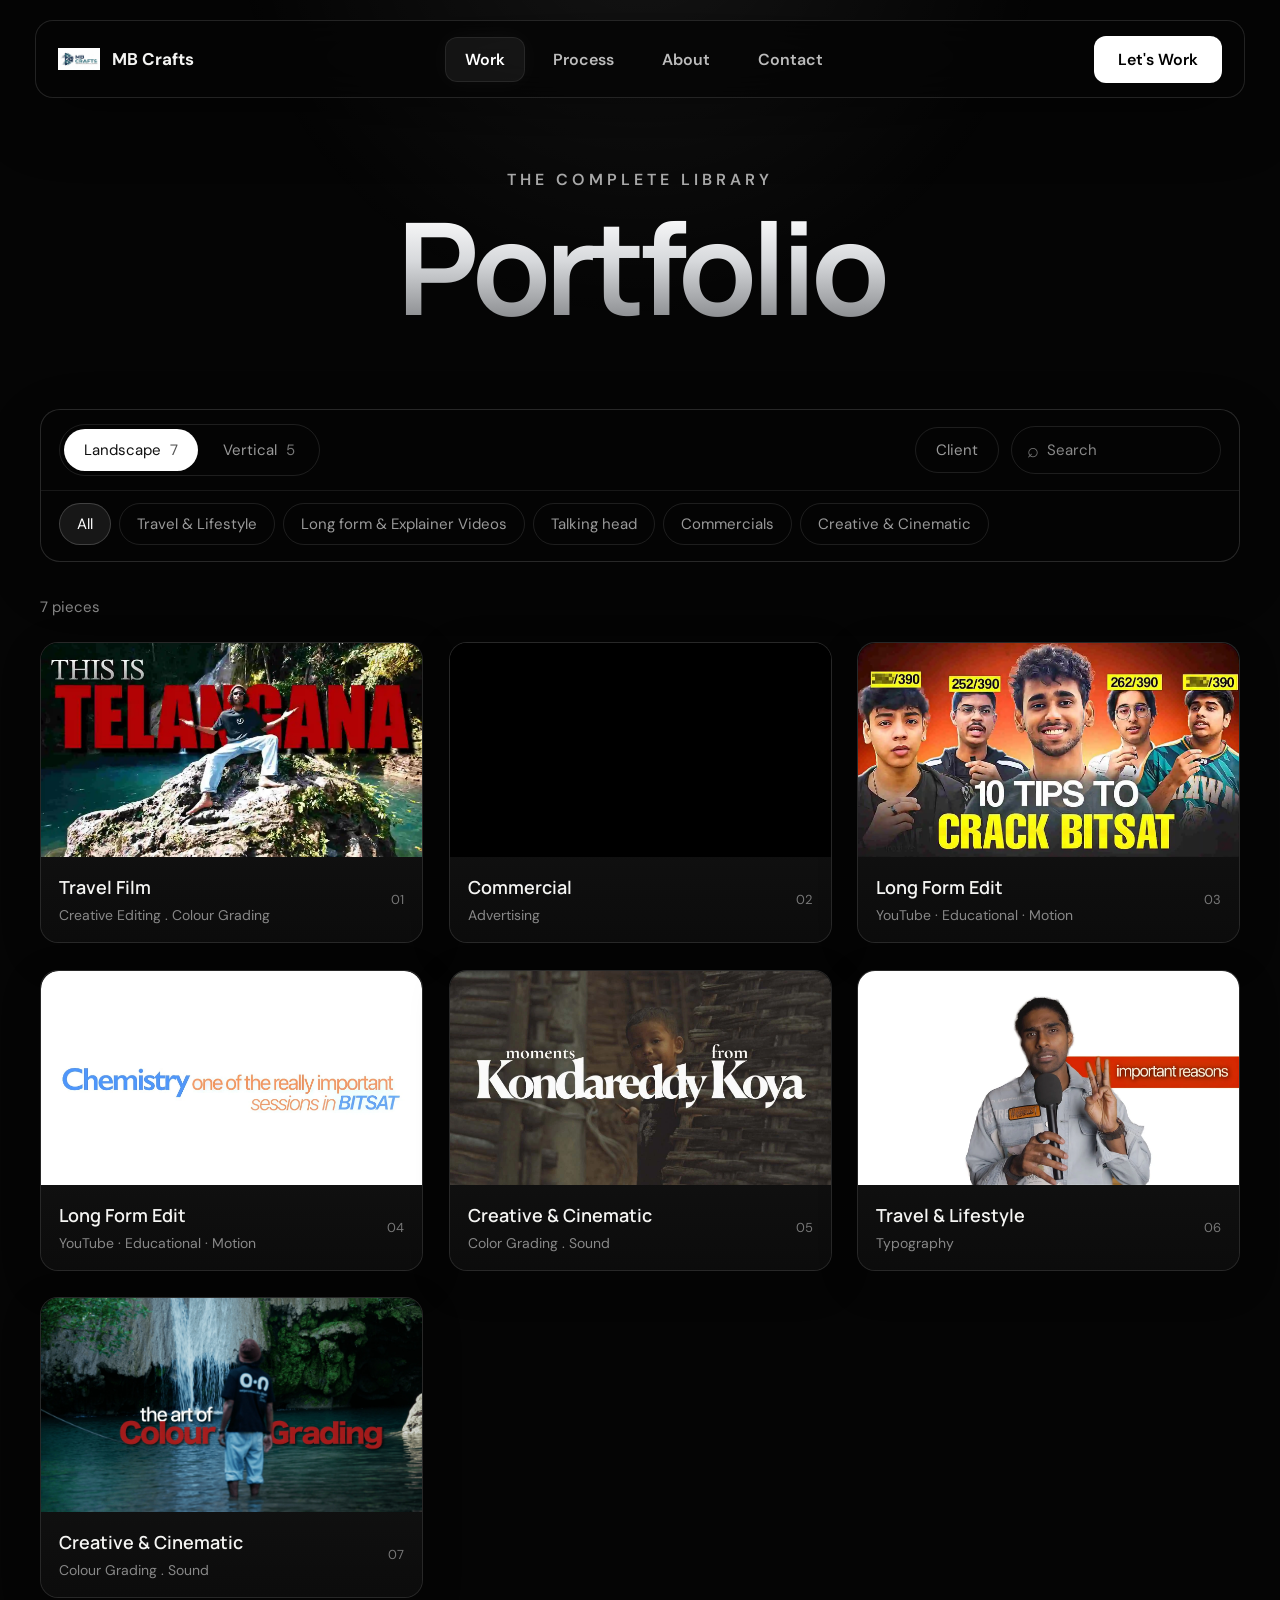
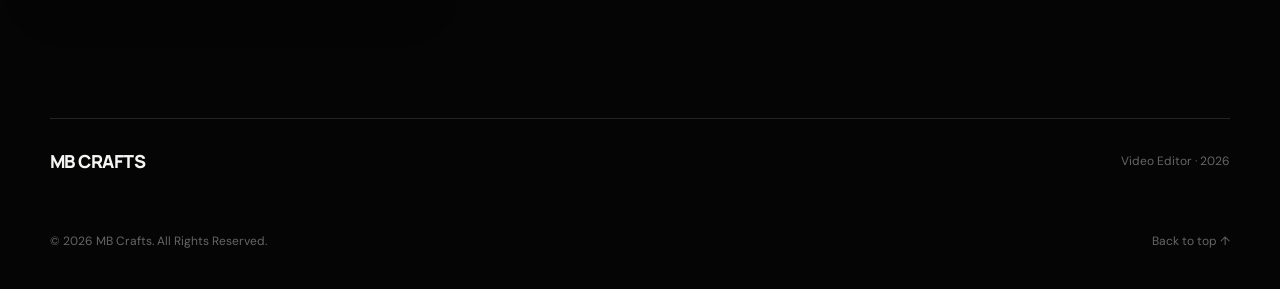
==== commit fe07f22f: "Update fmt.Println message from 'Hello' to 'Goodbye'" ====
--- a/index.html
+++ b/index.html
@@ -1,1210 +1,1265 @@
 <!DOCTYPE html>
+
 <html lang="en">
+
 <head>
-    <meta charset="UTF-8">
-    <meta name="viewport" content="width=device-width, initial-scale=1.0">
-
-    <meta
-        name="google-site-verification"
-        content="RF9JSVdiI7zGf36psc7vVEhW7wTR517py1V3N0kjbmE"
-    >
-
-    <title>MB Crafts — Video Editor</title>
-
-    <link rel="icon" type="image/png" href="images/favicon.webp">
-
-
-    <!-- =====================================================
-         GOOGLE FONTS
-    ====================================================== -->
-
-    <link rel="preconnect" href="https://fonts.googleapis.com">
-    <link
-        rel="preconnect"
-        href="https://fonts.gstatic.com"
-        crossorigin
-    >
-
-    <link
-        href="https://fonts.googleapis.com/css2?family=DM+Sans:wght@400;500;600;700&family=Manrope:wght@400;500;600;700;800&display=swap"
-        rel="stylesheet"
-    >
-
-
-    <!-- =====================================================
-         PRELOAD PORTFOLIO THUMBNAILS
-         These images start loading immediately
-    ====================================================== -->
-
-    <link
-        rel="preload"
-        as="image"
-        href="images/1.webp"
-        fetchpriority="high"
-    >
-
-    <link
-        rel="preload"
-        as="image"
-        href="images/3.webp"
-        fetchpriority="high"
-    >
-
-    <link
-        rel="preload"
-        as="image"
-        href="images/4.webp"
-        fetchpriority="high"
-    >
-
-    <link
-        rel="preload"
-        as="image"
-        href="images/5.webp"
-        fetchpriority="high"
-    >
-
-    <link
-        rel="preload"
-        as="image"
-        href="images/6.webp"
-        fetchpriority="high"
-    >
-
-    <link
-        rel="preload"
-        as="image"
-        href="images/7.webp"
-        fetchpriority="high"
-    >
-
-
-    <!-- =====================================================
-         CSS
-    ====================================================== -->
-
-    <link rel="stylesheet" href="style.css">
+
+<meta charset="UTF-8">
+
+<meta name="viewport" content="width=device-width, initial-scale=1.0">
+
+<meta name="google-site-verification"
+      content="RF9JSVdiI7zGf36psc7vVEhW7wTR517py1V3N0kjbmE">
+
+<title>MB Crafts — Video Editor</title>
+
+<link rel="icon" type="image/png" href="images/favicon.webp">
+
+
+
+<!-- =====================================================
+     GOOGLE FONTS
+====================================================== -->
+
+<link rel="preconnect" href="https://fonts.googleapis.com">
+<link rel="preconnect" href="https://fonts.gstatic.com" crossorigin>
+
+<link
+    href="https://fonts.googleapis.com/css2?family=DM+Sans:wght@400;500;600;700&family=Manrope:wght@400;500;600;700;800&display=swap"
+    rel="stylesheet">
+
+
+
+<!-- =====================================================
+     PRELOAD PORTFOLIO THUMBNAILS
+     These images start loading immediately
+====================================================== -->
+
+<link
+    rel="preload"
+    as="image"
+    href="images/1.webp"
+    fetchpriority="high">
+
+<link
+    rel="preload"
+    as="image"
+    href="images/3.webp"
+    fetchpriority="high">
+
+<link
+    rel="preload"
+    as="image"
+    href="images/4.webp"
+    fetchpriority="high">
+
+<link
+    rel="preload"
+    as="image"
+    href="images/5.webp"
+    fetchpriority="high">
+
+<link
+    rel="preload"
+    as="image"
+    href="images/6.webp"
+    fetchpriority="high">
+
+<link
+    rel="preload"
+    as="image"
+    href="images/7.webp"
+    fetchpriority="high">
+
+
+
+<!-- =====================================================
+     CSS
+====================================================== -->
+
+<link rel="stylesheet" href="style.css?v=20260904">
+
 
 </head>
 
-
 <body>
 
-
 <!-- =====================================================
-     NAVBAR
+
+NAVBAR
+
 ===================================================== -->
 
 <header class="navbar-wrap">
 
-    <nav class="navbar">
-
-        <a href="index.html" class="brand">
-
-            <img
-                src="images/logo.webp"
-                alt="MB Crafts"
-            >
-
-            <span>MB Crafts</span>
-
+<nav class="navbar">
+
+    <a href="index.html" class="brand">
+
+        <img src="images/logo.webp" alt="MB Crafts">
+
+        <span>MB Crafts</span>
+
+    </a>
+
+
+
+    <div class="nav-links">
+
+        <a href="index.html" class="active">
+            Work
         </a>
 
-
-        <div class="nav-links">
-
-            <a
-                href="index.html"
-                class="active"
-            >
-                Work
-            </a>
-
-            <a href="process.html">
-                Process
-            </a>
-
-            <a href="about.html">
-                About
-            </a>
-
-            <a href="contact.html">
-                Contact
-            </a>
-
-        </div>
-
-
-        <a
-            href="contact.html"
-            class="nav-button"
-        >
-            Let's Work
+        <a href="process.html">
+            Process
         </a>
 
+        <a href="about.html">
+            About
+        </a>
+
+        <a href="contact.html">
+            Contact
+        </a>
+
+    </div>
+
+
+
+    <a href="contact.html" class="nav-button">
+        Let's Work
+    </a>
+
+
+
+    <button
+        class="menu-button"
+        type="button"
+        aria-label="Open menu">
+
+        <span></span>
+        <span></span>
+
+    </button>
+
+</nav>
+
+
+</header>
+
+<!-- =====================================================
+
+MAIN
+
+===================================================== -->
+
+<main>
+
+<!-- =====================================================
+
+PORTFOLIO HERO
+
+===================================================== -->
+
+<section class="portfolio-hero">
+
+<p class="portfolio-eyebrow">
+    THE COMPLETE LIBRARY
+</p>
+
+<h1 class="portfolio-title">
+    Portfolio
+</h1>
+
+
+</section>
+
+<!-- =====================================================
+
+VIDEO LIBRARY
+
+===================================================== -->
+
+<section class="work-section">
+
+<div class="portfolio-library">
+
+
+
+    <!-- =================================================
+         TOP FILTER BAR
+    ================================================== -->
+
+    <div class="library-top">
+
+
+
+        <!-- ORIENTATION -->
+
+        <div class="orientation-buttons">
+
+            <button
+                type="button"
+                class="orientation-btn active"
+                data-filter="landscape">
+
+                Landscape
+                <span>7</span>
+
+            </button>
+
+
+
+            <button
+                type="button"
+                class="orientation-btn"
+                data-filter="vertical">
+
+                Vertical
+                <span>5</span>
+
+            </button>
+
+        </div>
+
+
+
+
+
+        <!-- SEARCH -->
+
+        <div class="library-tools">
+
+            <button
+                type="button"
+                class="client-btn">
+
+                Client
+                <span></span>
+
+            </button>
+
+
+
+            <div class="search-box">
+
+                <span>⌕</span>
+
+                <input
+                    id="searchInput"
+                    type="text"
+                    placeholder="Search"
+                    autocomplete="off">
+
+            </div>
+
+        </div>
+
+    </div>
+
+
+
+
+
+    <!-- =================================================
+         CATEGORY FILTERS
+    ================================================== -->
+
+    <div class="category-buttons">
+
+
 
         <button
-            class="menu-button"
             type="button"
-            aria-label="Open menu"
-        >
-            <span></span>
-            <span></span>
+            class="category-btn active"
+            data-category="all">
+
+            All
+
         </button>
 
-    </nav>
-
-</header>
-
-
+
+
+        <button
+            type="button"
+            class="category-btn"
+            data-category="travel-lifestyle">
+
+            Travel & Lifestyle
+
+        </button>
+
+
+
+        <button
+            type="button"
+            class="category-btn"
+            data-category="long-form-explainer">
+
+            Long form & Explainer Videos
+
+        </button>
+
+
+
+        <button
+            type="button"
+            class="category-btn"
+            data-category="talking-head">
+
+            Talking head
+
+        </button>
+
+
+
+        <button
+            type="button"
+            class="category-btn"
+            data-category="commercials">
+
+            Commercials
+
+        </button>
+
+
+
+        <button
+            type="button"
+            class="category-btn"
+            data-category="creative-cinematic">
+
+            Creative & Cinematic
+
+        </button>
+
+    </div>
+
+</div>
+
+
+
+
+
+<!-- =================================================
+     PIECES COUNT
+================================================== -->
+
+<div class="pieces-count">
+
+    <span id="piecesCount">
+        7 pieces
+    </span>
+
+</div>
+
+
+
+
+
+<!-- =================================================
+     VIDEO GRID
+================================================== -->
+
+<div class="portfolio-grid">
+
+
+
+    <!-- =================================================
+         VIDEO 01
+    ================================================== -->
+
+    <article
+        class="project-card landscape"
+        data-category="travel-lifestyle"
+        data-title="Travel & Lifestyle">
+
+        <div class="project-media">
+
+            <video
+                poster="images/1.webp"
+                playsinline
+                preload="metadata">
+
+                <source
+                    src="videos/reel4.mp4"
+                    type="video/mp4">
+
+            </video>
+
+
+
+            <button
+                class="video-play-button"
+                type="button"
+                aria-label="Play video">
+
+                ▶
+
+            </button>
+
+
+
+            <div class="video-timeline">
+
+                <div class="video-progress"></div>
+
+            </div>
+
+        </div>
+
+
+
+        <div class="project-info">
+
+            <div>
+
+                <h3>
+                    Travel Film
+                </h3>
+
+                <p>
+                    Creative Editing . Colour Grading
+                </p>
+
+            </div>
+
+
+
+            <span class="project-number">
+                01
+            </span>
+
+        </div>
+
+    </article>
+
+
+
+
+
+    <!-- =================================================
+         VIDEO 02
+    ================================================== -->
+
+    <article
+        class="project-card landscape"
+        data-category="commercials"
+        data-title="Commercial Short Form Edit Reels Social Media">
+
+        <div class="project-media">
+
+            <video
+                playsinline
+                preload="metadata">
+
+                <source
+                    src="videos/L1.mp4"
+                    type="video/mp4">
+
+            </video>
+
+
+
+            <button
+                class="video-play-button"
+                type="button"
+                aria-label="Play video">
+
+                ▶
+
+            </button>
+
+
+
+            <div class="video-timeline">
+
+                <div class="video-progress"></div>
+
+            </div>
+
+        </div>
+
+
+
+        <div class="project-info">
+
+            <div>
+
+                <h3>
+                    Commercial
+                </h3>
+
+                <p>
+                    Advertising
+                </p>
+
+            </div>
+
+
+
+            <span class="project-number">
+                02
+            </span>
+
+        </div>
+
+    </article>
+
+
+
+
+
+    <!-- =================================================
+         VIDEO 03
+    ================================================== -->
+
+<article
+class="project-card landscape"
+data-category="long-form-explainer"
+data-title="Long Form Edit YouTube Storytelling">
+
+<div class="project-media youtube-media">
+
+    <a
+        href="https://youtu.be/hS7OQ-ynQb0?si=73gCePgufGVZHwVW"
+        target="_blank"
+        rel="noopener noreferrer">
+
+        <img
+            src="images/3.webp"
+            alt="Long Form Edit"
+            loading="eager">
+
+        <span class="youtube-play">▶</span>
+
+    </a>
+
+</div>
+
+<div class="project-info">
+
+    <div>
+        <h3>Long Form Edit</h3>
+        <p>YouTube · Educational · Motion</p>
+    </div>
+
+    <span class="project-number">03</span>
+</div>
+
+
+</article>
+
+    <!-- =================================================
+         VIDEO 04
+    ================================================== -->
+
+   <article
+class="project-card landscape"
+data-category="long-form-explainer"
+data-title="Long Form Edit YouTube Storytelling">
+
+<div class="project-media youtube-media">
+
+    <a
+        href="https://youtu.be/61RceDbxm20?si=FxhbfWVn17CmVQ0L"
+        target="_blank"
+        rel="noopener noreferrer">
+
+        <img
+            src="images/4.webp"
+            alt="Long Form Edit"
+            loading="eager">
+
+        <span class="youtube-play">▶</span>
+
+    </a>
+
+</div>
+
+<div class="project-info">
+
+    <div>
+        <h3>Long Form Edit</h3>
+        <p>YouTube · Educational · Motion</p>
+    </div>
+
+    <span class="project-number">04</span>
+</div>
+
+
+</article>
+
+    <!-- =================================================
+         VIDEO 05
+    ================================================== -->
+
+    <article
+        class="project-card landscape"
+        data-category="creative-cinematic"
+        data-title="Creative & Cinematic">
+
+        <div class="project-media">
+
+            <video
+                poster="images/5.webp"
+                playsinline
+                preload="metadata">
+
+                <source
+                    src="videos/jasti.mp4"
+                    type="video/mp4">
+
+            </video>
+
+
+
+            <button
+                class="video-play-button"
+                type="button"
+                aria-label="Play video">
+
+                ▶
+
+            </button>
+
+
+
+            <div class="video-timeline">
+
+                <div class="video-progress"></div>
+
+            </div>
+
+        </div>
+
+
+
+        <div class="project-info">
+
+            <div>
+
+                <h3>
+                    Creative & Cinematic
+                </h3>
+
+                <p>
+                    Color Grading . Sound
+                </p>
+
+            </div>
+
+
+
+            <span class="project-number">
+                05
+            </span>
+
+        </div>
+
+    </article>
+
+
+
+
+
+    <!-- =================================================
+         VIDEO 06
+    ================================================== -->
+
+    <article
+        class="project-card landscape"
+        data-category="travel-lifestyle"
+        data-title="Travel & Lifestyle">
+
+        <div class="project-media">
+
+            <video
+                poster="images/6.webp"
+                playsinline
+                preload="metadata">
+
+                <source
+                    src="videos/jasti1.mp4"
+                    type="video/mp4">
+
+            </video>
+
+
+
+            <button
+                class="video-play-button"
+                type="button"
+                aria-label="Play video">
+
+                ▶
+
+            </button>
+
+
+
+            <div class="video-timeline">
+
+                <div class="video-progress"></div>
+
+            </div>
+
+        </div>
+
+
+
+        <div class="project-info">
+
+            <div>
+
+                <h3>
+                    Travel & Lifestyle
+                </h3>
+
+                <p>
+                    Typography
+                </p>
+
+            </div>
+
+
+
+            <span class="project-number">
+                06
+            </span>
+
+        </div>
+
+    </article>
+
+
+
+
+
+    <!-- =================================================
+         VIDEO 07
+    ================================================== -->
+
+    <article
+        class="project-card landscape"
+        data-category="creative-cinematic"
+        data-title="Creative & Cinematic">
+
+        <div class="project-media">
+
+            <video
+                poster="images/7.webp"
+                playsinline
+                preload="metadata">
+
+                <source
+                    src="videos/Colour%20Graded%202.mp4"
+                    type="video/mp4">
+
+            </video>
+
+
+
+            <button
+                class="video-play-button"
+                type="button"
+                aria-label="Play video">
+
+                ▶
+
+            </button>
+
+
+
+            <div class="video-timeline">
+
+                <div class="video-progress"></div>
+
+            </div>
+
+        </div>
+
+
+
+        <div class="project-info">
+
+            <div>
+
+                <h3>
+                    Creative & Cinematic
+                </h3>
+
+                <p>
+                    Colour Grading . Sound
+                </p>
+
+            </div>
+
+
+
+            <span class="project-number">
+                07
+            </span>
+
+        </div>
+
+    </article>
+
+
+
+
+
+    <!-- =================================================
+         VIDEO 09 — VERTICAL
+    ================================================== -->
+
+    <article
+        class="project-card vertical"
+        data-category="short-form"
+        data-title="Social Storytelling Reels Short Form">
+
+        <div class="project-media">
+
+            <video
+                playsinline
+                preload="metadata">
+
+                <source
+                    src="videos/reel1.mp4"
+                    type="video/mp4">
+
+            </video>
+
+
+
+            <button
+                class="video-play-button"
+                type="button"
+                aria-label="Play video">
+
+                ▶
+
+            </button>
+
+
+
+            <div class="video-timeline">
+
+                <div class="video-progress"></div>
+
+            </div>
+
+        </div>
+
+
+
+        <div class="project-info">
+
+            <div>
+
+                <h3>
+                    Social Storytelling
+                </h3>
+
+                <p>
+                    Reels · Short Form
+                </p>
+
+            </div>
+
+
+
+            <span class="project-number">
+                09
+            </span>
+
+        </div>
+
+    </article>
+
+
+
+
+
+    <!-- =================================================
+         VIDEO 10 — VERTICAL
+    ================================================== -->
+
+    <article
+        class="project-card vertical"
+        data-category="short-form"
+        data-title="Social Storytelling Reels Short Form">
+
+        <div class="project-media">
+
+            <video
+                playsinline
+                preload="metadata">
+
+                <source
+                    src="videos/v2.mp4"
+                    type="video/mp4">
+
+            </video>
+
+
+
+            <button
+                class="video-play-button"
+                type="button"
+                aria-label="Play video">
+
+                ▶
+
+            </button>
+
+
+
+            <div class="video-timeline">
+
+                <div class="video-progress"></div>
+
+            </div>
+
+        </div>
+
+
+
+        <div class="project-info">
+
+            <div>
+
+                <h3>
+                    Social Storytelling
+                </h3>
+
+                <p>
+                    Reels · Short Form
+                </p>
+
+            </div>
+
+
+
+            <span class="project-number">
+                10
+            </span>
+
+        </div>
+
+    </article>
+
+
+
+
+
+    <!-- =================================================
+         VIDEO 11 — VERTICAL
+    ================================================== -->
+
+    <article
+        class="project-card vertical"
+        data-category="short-form"
+        data-title="Social Storytelling Reels Short Form">
+
+        <div class="project-media">
+
+            <video
+                playsinline
+                preload="metadata">
+
+                <source
+                    src="videos/v5.mp4"
+                    type="video/mp4">
+
+            </video>
+
+
+
+            <button
+                class="video-play-button"
+                type="button"
+                aria-label="Play video">
+
+                ▶
+
+            </button>
+
+
+
+            <div class="video-timeline">
+
+                <div class="video-progress"></div>
+
+            </div>
+
+        </div>
+
+
+
+        <div class="project-info">
+
+            <div>
+
+                <h3>
+                    Social Storytelling
+                </h3>
+
+                <p>
+                    Reels · Short Form
+                </p>
+
+            </div>
+
+
+
+            <span class="project-number">
+                11
+            </span>
+
+        </div>
+
+    </article>
+
+
+
+
+
+    <!-- =================================================
+         VIDEO 12 — VERTICAL
+    ================================================== -->
+
+    <article
+        class="project-card vertical"
+        data-category="short-form"
+        data-title="Social Storytelling Reels Short Form">
+
+        <div class="project-media">
+
+            <video
+                playsinline
+                preload="metadata">
+
+                <source
+                    src="videos/v4.mp4"
+                    type="video/mp4">
+
+            </video>
+
+
+
+            <button
+                class="video-play-button"
+                type="button"
+                aria-label="Play video">
+
+                ▶
+
+            </button>
+
+
+
+            <div class="video-timeline">
+
+                <div class="video-progress"></div>
+
+            </div>
+
+        </div>
+
+
+
+        <div class="project-info">
+
+            <div>
+
+                <h3>
+                    Social Storytelling
+                </h3>
+
+                <p>
+                    Reels · Short Form
+                </p>
+
+            </div>
+
+
+
+            <span class="project-number">
+                12
+            </span>
+
+        </div>
+
+    </article>
+
+
+
+
+
+    <!-- =================================================
+         VIDEO 13 — VERTICAL
+    ================================================== -->
+
+    <article
+        class="project-card vertical"
+        data-category="short-form"
+        data-title="Social Storytelling Reels Short Form">
+
+        <div class="project-media">
+
+            <video
+                playsinline
+                preload="metadata">
+
+                <source
+                    src="videos/v3.mp4"
+                    type="video/mp4">
+
+            </video>
+
+
+
+            <button
+                class="video-play-button"
+                type="button"
+                aria-label="Play video">
+
+                ▶
+
+            </button>
+
+
+
+            <div class="video-timeline">
+
+                <div class="video-progress"></div>
+
+            </div>
+
+        </div>
+
+
+
+        <div class="project-info">
+
+            <div>
+
+                <h3>
+                    Social Storytelling
+                </h3>
+
+                <p>
+                    Reels · Short Form
+                </p>
+
+            </div>
+
+
+
+            <span class="project-number">
+                13
+            </span>
+
+        </div>
+
+    </article>
+
+
+
+</div>
+
+
+</section>
+
+</main>
 
 <!-- =====================================================
-     MAIN
+
+FOOTER
+
 ===================================================== -->
 
-<main>
-
-
-    <!-- =================================================
-         PORTFOLIO HERO
-    ================================================== -->
-
-    <section class="portfolio-hero">
-
-        <p class="portfolio-eyebrow">
-            THE COMPLETE LIBRARY
-        </p>
-
-        <h1 class="portfolio-title">
-            Portfolio
-        </h1>
-
-    </section>
-
-
-
-    <!-- =================================================
-         VIDEO LIBRARY
-    ================================================== -->
-
-    <section class="work-section">
-
-        <div class="portfolio-library">
-
-
-            <!-- =================================================
-                 TOP FILTER BAR
-            ================================================== -->
-
-            <div class="library-top">
-
-
-                <!-- ORIENTATION -->
-
-                <div class="orientation-buttons">
-
-                    <button
-                        type="button"
-                        class="orientation-btn active"
-                        data-filter="landscape"
-                    >
-                        Landscape
-                        <span>7</span>
-                    </button>
-
-
-                    <button
-                        type="button"
-                        class="orientation-btn"
-                        data-filter="vertical"
-                    >
-                        Vertical
-                        <span>5</span>
-                    </button>
-
-                </div>
-
-
-
-                <!-- SEARCH -->
-
-                <div class="library-tools">
-
-                    <button
-                        type="button"
-                        class="client-btn"
-                    >
-                        Client
-                        <span></span>
-                    </button>
-
-
-                    <div class="search-box">
-
-                        <span>⌕</span>
-
-                        <input
-                            id="searchInput"
-                            type="text"
-                            placeholder="Search"
-                            autocomplete="off"
-                        >
-
-                    </div>
-
-                </div>
-
-            </div>
-
-
-
-            <!-- =================================================
-                 CATEGORY FILTERS
-            ================================================== -->
-
-            <div class="category-buttons">
-
-
-                <button
-                    type="button"
-                    class="category-btn active"
-                    data-category="all"
-                >
-                    All
-                </button>
-
-
-                <button
-                    type="button"
-                    class="category-btn"
-                    data-category="travel-lifestyle"
-                >
-                    Travel &amp; Lifestyle
-                </button>
-
-
-                <button
-                    type="button"
-                    class="category-btn"
-                    data-category="long-form-explainer"
-                >
-                    Long form &amp; Explainer Videos
-                </button>
-
-
-                <button
-                    type="button"
-                    class="category-btn"
-                    data-category="talking-head"
-                >
-                    Talking head
-                </button>
-
-
-                <button
-                    type="button"
-                    class="category-btn"
-                    data-category="commercials"
-                >
-                    Commercials
-                </button>
-
-
-                <button
-                    type="button"
-                    class="category-btn"
-                    data-category="creative-cinematic"
-                >
-                    Creative &amp; Cinematic
-                </button>
-
-            </div>
-
-        </div>
-
-
-
-        <!-- =================================================
-             PIECES COUNT
-        ================================================== -->
-
-        <div class="pieces-count">
-
-            <span id="piecesCount">
-                7 pieces
-            </span>
-
-        </div>
-
-
-
-        <!-- =================================================
-             VIDEO GRID
-        ================================================== -->
-
-        <div class="portfolio-grid">
-
-
-            <!-- =================================================
-                 VIDEO 01
-            ================================================== -->
-
-            <article
-                class="project-card landscape"
-                data-category="travel-lifestyle"
-                data-title="Travel & Lifestyle"
-            >
-
-                <div class="project-media">
-
-                    <video
-                        poster="images/1.webp"
-                        playsinline
-                        preload="metadata"
-                    >
-                        <source
-                            src="videos/reel4.mp4"
-                            type="video/mp4"
-                        >
-                    </video>
-
-
-                    <button
-                        class="video-play-button"
-                        type="button"
-                        aria-label="Play video"
-                    >
-                        ▶
-                    </button>
-
-
-                    <div class="video-timeline">
-
-                        <div class="video-progress"></div>
-
-                    </div>
-
-                </div>
-
-
-                <div class="project-info">
-
-                    <div>
-
-                        <h3>
-                            Travel Film
-                        </h3>
-
-                        <p>
-                            Creative Editing . Colour Grading
-                        </p>
-
-                    </div>
-
-
-                    <span class="project-number">
-                        01
-                    </span>
-
-                </div>
-
-            </article>
-
-
-
-            <!-- =================================================
-                 VIDEO 02
-            ================================================== -->
-
-            <article
-                class="project-card landscape"
-                data-category="commercials"
-                data-title="Commercial Short Form Edit Reels Social Media"
-            >
-
-                <div class="project-media">
-
-                    <video
-                        playsinline
-                        preload="metadata"
-                    >
-                        <source
-                            src="videos/L1.mp4"
-                            type="video/mp4"
-                        >
-                    </video>
-
-
-                    <button
-                        class="video-play-button"
-                        type="button"
-                        aria-label="Play video"
-                    >
-                        ▶
-                    </button>
-
-
-                    <div class="video-timeline">
-
-                        <div class="video-progress"></div>
-
-                    </div>
-
-                </div>
-
-
-                <div class="project-info">
-
-                    <div>
-
-                        <h3>
-                            Commercial
-                        </h3>
-
-                        <p>
-                            Advertising
-                        </p>
-
-                    </div>
-
-
-                    <span class="project-number">
-                        02
-                    </span>
-
-                </div>
-
-            </article>
-
-
-
-            <!-- =================================================
-                 VIDEO 03
-            ================================================== -->
-
-            <article
-                class="project-card landscape"
-                data-category="long-form-explainer"
-                data-title="Long Form Edit YouTube Storytelling"
-            >
-
-                <div class="project-media youtube-media">
-
-                    <a
-                        href="https://youtu.be/hS7OQ-ynQb0?si=73gCePgufGVZHwVW"
-                        target="_blank"
-                        rel="noopener noreferrer"
-                    >
-
-                        <img
-                            src="images/3.webp"
-                            alt="Long Form Edit"
-                            loading="eager"
-                        >
-
-                        <span class="youtube-play">
-                            ▶
-                        </span>
-
-                    </a>
-
-                </div>
-
-
-                <div class="project-info">
-
-                    <div>
-
-                        <h3>
-                            Long Form Edit
-                        </h3>
-
-                        <p>
-                            YouTube . Educational . Motion
-                        </p>
-
-                    </div>
-
-
-                    <span class="project-number">
-                        03
-                    </span>
-
-                </div>
-
-            </article>
-
-
-
-            <!-- =================================================
-                 VIDEO 04
-            ================================================== -->
-
-            <article
-                class="project-card landscape"
-                data-category="long-form-explainer"
-                data-title="Long Form Edit YouTube Storytelling"
-            >
-
-                <div class="project-media youtube-media">
-
-                    <a
-                        href="https://youtu.be/61RceDbxm20?si=FxhbfWVn17CmVQ0L"
-                        target="_blank"
-                        rel="noopener noreferrer"
-                    >
-
-                        <img
-                            src="images/4.webp"
-                            alt="Long Form Edit"
-                            loading="eager"
-                        >
-
-                        <span class="youtube-play">
-                            ▶
-                        </span>
-
-                    </a>
-
-                </div>
-
-
-                <div class="project-info">
-
-                    <div>
-
-                        <h3>
-                            Long Form Edit
-                        </h3>
-
-                        <p>
-                            YouTube . Educational . Motion
-                        </p>
-
-                    </div>
-
-
-                    <span class="project-number">
-                        04
-                    </span>
-
-                </div>
-
-            </article>
-
-
-
-            <!-- =================================================
-                 VIDEO 05
-            ================================================== -->
-
-            <article
-                class="project-card landscape"
-                data-category="creative-cinematic"
-                data-title="Creative & Cinematic"
-            >
-
-                <div class="project-media">
-
-                    <video
-                        poster="images/5.webp"
-                        playsinline
-                        preload="metadata"
-                    >
-                        <source
-                            src="videos/jasti.mp4"
-                            type="video/mp4"
-                        >
-                    </video>
-
-
-                    <button
-                        class="video-play-button"
-                        type="button"
-                        aria-label="Play video"
-                    >
-                        ▶
-                    </button>
-
-
-                    <div class="video-timeline">
-
-                        <div class="video-progress"></div>
-
-                    </div>
-
-                </div>
-
-
-                <div class="project-info">
-
-                    <div>
-
-                        <h3>
-                            Creative &amp; Cinematic
-                        </h3>
-
-                        <p>
-                            Color Grading . Sound
-                        </p>
-
-                    </div>
-
-
-                    <span class="project-number">
-                        05
-                    </span>
-
-                </div>
-
-            </article>
-
-
-
-            <!-- =================================================
-                 VIDEO 06
-            ================================================== -->
-
-            <article
-                class="project-card landscape"
-                data-category="travel-lifestyle"
-                data-title="Travel & Lifestyle"
-            >
-
-                <div class="project-media">
-
-                    <video
-                        poster="images/6.webp"
-                        playsinline
-                        preload="metadata"
-                    >
-                        <source
-                            src="videos/jasti1.mp4"
-                            type="video/mp4"
-                        >
-                    </video>
-
-
-                    <button
-                        class="video-play-button"
-                        type="button"
-                        aria-label="Play video"
-                    >
-                        ▶
-                    </button>
-
-
-                    <div class="video-timeline">
-
-                        <div class="video-progress"></div>
-
-                    </div>
-
-                </div>
-
-
-                <div class="project-info">
-
-                    <div>
-
-                        <h3>
-                            Travel &amp; Lifestyle
-                        </h3>
-
-                        <p>
-                            Typography
-                        </p>
-
-                    </div>
-
-
-                    <span class="project-number">
-                        06
-                    </span>
-
-                </div>
-
-            </article>
-
-
-
-            <!-- =================================================
-                 VIDEO 07
-            ================================================== -->
-
-            <article
-                class="project-card landscape"
-                data-category="creative-cinematic"
-                data-title="Creative & Cinematic"
-            >
-
-                <div class="project-media">
-
-                    <video
-                        poster="images/7.webp"
-                        playsinline
-                        preload="metadata"
-                    >
-                        <source
-                            src="videos/Colour%20Graded%202.mp4"
-                            type="video/mp4"
-                        >
-                    </video>
-
-
-                    <button
-                        class="video-play-button"
-                        type="button"
-                        aria-label="Play video"
-                    >
-                        ▶
-                    </button>
-
-
-                    <div class="video-timeline">
-
-                        <div class="video-progress"></div>
-
-                    </div>
-
-                </div>
-
-
-                <div class="project-info">
-
-                    <div>
-
-                        <h3>
-                            Creative &amp; Cinematic
-                        </h3>
-
-                        <p>
-                            Colour Grading . Sound
-                        </p>
-
-                    </div>
-
-
-                    <span class="project-number">
-                        07
-                    </span>
-
-                </div>
-
-            </article>
-
-
-
-            <!-- =================================================
-                 VIDEO 09 — VERTICAL
-            ================================================== -->
-
-            <article
-                class="project-card vertical"
-                data-category="short-form"
-                data-title="Social Storytelling Reels Short Form"
-            >
-
-                <div class="project-media">
-
-                    <video
-                        playsinline
-                        preload="metadata"
-                    >
-                        <source
-                            src="videos/reel1.mp4"
-                            type="video/mp4"
-                        >
-                    </video>
-
-
-                    <button
-                        class="video-play-button"
-                        type="button"
-                        aria-label="Play video"
-                    >
-                        ▶
-                    </button>
-
-
-                    <div class="video-timeline">
-
-                        <div class="video-progress"></div>
-
-                    </div>
-
-                </div>
-
-
-                <div class="project-info">
-
-                    <div>
-
-                        <h3>
-                            Social Storytelling
-                        </h3>
-
-                        <p>
-                            Reels . Short Form
-                        </p>
-
-                    </div>
-
-
-                    <span class="project-number">
-                        09
-                    </span>
-
-                </div>
-
-            </article>
-
-
-
-            <!-- =================================================
-                 VIDEO 10 — VERTICAL
-            ================================================== -->
-
-            <article
-                class="project-card vertical"
-                data-category="short-form"
-                data-title="Social Storytelling Reels Short Form"
-            >
-
-                <div class="project-media">
-
-                    <video
-                        playsinline
-                        preload="metadata"
-                    >
-                        <source
-                            src="videos/v2.mp4"
-                            type="video/mp4"
-                        >
-                    </video>
-
-
-                    <button
-                        class="video-play-button"
-                        type="button"
-                        aria-label="Play video"
-                    >
-                        ▶
-                    </button>
-
-
-                    <div class="video-timeline">
-
-                        <div class="video-progress"></div>
-
-                    </div>
-
-                </div>
-
-
-                <div class="project-info">
-
-                    <div>
-
-                        <h3>
-                            Social Storytelling
-                        </h3>
-
-                        <p>
-                            Reels . Short Form
-                        </p>
-
-                    </div>
-
-
-                    <span class="project-number">
-                        10
-                    </span>
-
-                </div>
-
-            </article>
-
-
-
-            <!-- =================================================
-                 VIDEO 11 — VERTICAL
-            ================================================== -->
-
-            <article
-                class="project-card vertical"
-                data-category="short-form"
-                data-title="Social Storytelling Reels Short Form"
-            >
-
-                <div class="project-media">
-
-                    <video
-                        playsinline
-                        preload="metadata"
-                    >
-                        <source
-                            src="videos/v5.mp4"
-                            type="video/mp4"
-                        >
-                    </video>
-
-
-                    <button
-                        class="video-play-button"
-                        type="button"
-                        aria-label="Play video"
-                    >
-                        ▶
-                    </button>
-
-
-                    <div class="video-timeline">
-
-                        <div class="video-progress"></div>
-
-                    </div>
-
-                </div>
-
-
-                <div class="project-info">
-
-                    <div>
-
-                        <h3>
-                            Social Storytelling
-                        </h3>
-
-                        <p>
-                            Reels . Short Form
-                        </p>
-
-                    </div>
-
-
-                    <span class="project-number">
-                        11
-                    </span>
-
-                </div>
-
-            </article>
-
-
-
-            <!-- =================================================
-                 VIDEO 12 — VERTICAL
-            ================================================== -->
-
-            <article
-                class="project-card vertical"
-                data-category="short-form"
-                data-title="Social Storytelling Reels Short Form"
-            >
-
-                <div class="project-media">
-
-                    <video
-                        playsinline
-                        preload="metadata"
-                    >
-                        <source
-                            src="videos/v4.mp4"
-                            type="video/mp4"
-                        >
-                    </video>
-
-
-                    <button
-                        class="video-play-button"
-                        type="button"
-                        aria-label="Play video"
-                    >
-                        ▶
-                    </button>
-
-
-                    <div class="video-timeline">
-
-                        <div class="video-progress"></div>
-
-                    </div>
-
-                </div>
-
-
-                <div class="project-info">
-
-                    <div>
-
-                        <h3>
-                            Social Storytelling
-                        </h3>
-
-                        <p>
-                            Reels . Short Form
-                        </p>
-
-                    </div>
-
-
-                    <span class="project-number">
-                        12
-                    </span>
-
-                </div>
-
-            </article>
-
-
-
-            <!-- =================================================
-                 VIDEO 13 — VERTICAL
-            ================================================== -->
-
-            <article
-                class="project-card vertical"
-                data-category="short-form"
-                data-title="Social Storytelling Reels Short Form"
-            >
-
-                <div class="project-media">
-
-                    <video
-                        playsinline
-                        preload="metadata"
-                    >
-                        <source
-                            src="videos/v3.mp4"
-                            type="video/mp4"
-                        >
-                    </video>
-
-
-                    <button
-                        class="video-play-button"
-                        type="button"
-                        aria-label="Play video"
-                    >
-                        ▶
-                    </button>
-
-
-                    <div class="video-timeline">
-
-                        <div class="video-progress"></div>
-
-                    </div>
-
-                </div>
-
-
-                <div class="project-info">
-
-                    <div>
-
-                        <h3>
-                            Social Storytelling
-                        </h3>
-
-                        <p>
-                            Reels . Short Form
-                        </p>
-
-                    </div>
-
-
-                    <span class="project-number">
-                        13
-                    </span>
-
-                </div>
-
-            </article>
-
-
-        </div>
-
-    </section>
-
-</main>
-
-
+<footer>
+
+<div class="footer-top">
+
+    <div class="footer-brand">
+        MB CRAFTS
+    </div>
+
+    <span>
+        Video Editor · 2026
+    </span>
+
+</div>
+
+
+
+<div class="footer-bottom">
+
+    <span>
+        © 2026 MB Crafts. All Rights Reserved.
+    </span>
+
+    <a href="#">
+        Back to top ↑
+    </a>
+
+</div>
+
+
+</footer>
 
 <!-- =====================================================
-     FOOTER
+
+VIDEO VIEWER
+
+ IMPORTANT:
+ This is BEFORE the JavaScript.
+
+
 ===================================================== -->
 
-<footer>
-
-    <div class="footer-top">
-
-        <div class="footer-brand">
-            MB CRAFTS
-        </div>
-
-        <span>
-            Video Editor . 2026
-        </span>
-
-    </div>
-
-
-    <div class="footer-bottom">
-
-        <span>
-            © 2026 MB Crafts. All Rights Reserved.
-        </span>
-
-        <a href="#">
-            Back to top ↑
-        </a>
-
-    </div>
-
-</footer>
-
-
+<div
+
+class="video-viewer"
+
+id="videoViewer">
+
+<button
+    class="video-viewer-close"
+    id="videoViewerClose"
+    type="button"
+    aria-label="Close video">
+
+    ×
+
+</button>
+
+
+
+<div class="video-viewer-content">
+
+    <video
+        id="viewerVideo"
+        playsinline
+        controls>
+    </video>
+
+</div>
+
+
+</div>
 
 <!-- =====================================================
-     VIDEO VIEWER
+
+JAVASCRIPT
+
 ===================================================== -->
 
-<div
-    class="video-viewer"
-    id="videoViewer"
->
-
-    <button
-        class="video-viewer-close"
-        id="videoViewerClose"
-        type="button"
-        aria-label="Close video"
-    >
-        ×
-    </button>
-
-
-    <div class="video-viewer-content">
-
-        <video
-            id="viewerVideo"
-            playsinline
-            controls
-        ></video>
-
-    </div>
-
-</div>
-
-
-
-<!-- =====================================================
-     JAVASCRIPT
-===================================================== -->
-
-<script src="script.js"></script>
+<script src="script.js?v=20260904"></script>
 
 </body>
+
 </html>
--- a/style.css
+++ b/style.css
@@ -594,89 +594,6 @@
     max-width: 250px;
 
     margin: 0 auto;
-}
-
-
-/* =====================================================
-   PROJECT CARD
-       
-   REVEAL ANIMATION
-       
-   Both Landscape and Vertical use the
-   exact same animation.
-===================================================== */
-
-.project-card {
-
-    background: #080808;
-
-    border: 1px solid rgba(255,255,255,0.12);
-
-    border-radius: 18px;
-
-    overflow: hidden;
-
-    /*
-       Initial animation state
-    */
-
-    opacity: 0;
-
-    transform:
-        translateY(35px);
-
-    /*
-       Animation transition
-    */
-
-    transition:
-        opacity 0.65s ease,
-        transform 0.65s ease,
-        border-color 0.3s ease;
-
-    /*
-       JavaScript controls the stagger.
-    */
-
-    transition-delay:
-        var(--card-delay, 0s);
-}
-
-
-/* =====================================================
-   PROJECT CARD VISIBLE
-===================================================== */
-
-.project-card.visible {
-
-    opacity: 1;
-
-    transform:
-        translateY(0);
-}
-
-
-/* =====================================================
-   PROJECT CARD HOVER
-===================================================== */
-
-.project-card.visible:hover {
-
-    transform:
-        translateY(-4px);
-
-    border-color:
-        rgba(255,255,255,0.3);
-}
-
-
-/* =====================================================
-   HIDDEN CARDS
-===================================================== */
-
-.project-card.is-hidden {
-
-    display: none !important;
 }
 
 
@@ -2743,25 +2660,376 @@
 
 }
 
-
-/* =====================================================
-   REDUCED MOTION
-===================================================== */
+/* =====================================================
+   MB CRAFTS — POLISH LAYER
+   Visual refinement / responsive alignment / performance
+===================================================== */
+
+.project-card {
+    position: relative;
+    min-width: 0;
+    overflow: hidden;
+    background: var(--card);
+    border: 1px solid rgba(255,255,255,0.10);
+    border-radius: var(--radius);
+    box-shadow: 0 12px 40px rgba(0,0,0,0.18);
+    opacity: 1;
+    transform: none;
+    will-change: transform, opacity;
+    contain: layout paint style;
+    transition:
+        border-color 0.35s ease,
+        background 0.35s ease,
+        box-shadow 0.35s ease,
+        transform 0.35s cubic-bezier(0.22,1,0.36,1);
+}
+
+.project-card:hover {
+    border-color: rgba(255,255,255,0.22);
+    background: var(--card-hover);
+    box-shadow: 0 18px 55px rgba(0,0,0,0.28);
+    transform: translateY(-4px);
+}
+
+.project-card.is-hidden {
+    display: none !important;
+}
+
+.project-media {
+    isolation: isolate;
+}
+
+.project-media::after {
+    content: "";
+    position: absolute;
+    inset: 0;
+    pointer-events: none;
+    z-index: 2;
+    background: linear-gradient(
+        180deg,
+        rgba(0,0,0,0.02) 45%,
+        rgba(0,0,0,0.28) 100%
+    );
+    opacity: 0;
+    transition: opacity 0.35s ease;
+}
+
+.project-card:hover .project-media::after {
+    opacity: 1;
+}
+
+.project-media video,
+.youtube-media img {
+    backface-visibility: hidden;
+    transform: translateZ(0);
+}
+
+.project-media video {
+    transition: transform 0.55s cubic-bezier(0.22,1,0.36,1), filter 0.35s ease;
+}
+
+.project-card:hover .project-media video {
+    transform: scale(1.035);
+    filter: saturate(1.03) contrast(1.02);
+}
+
+.youtube-media img {
+    transition: transform 0.55s cubic-bezier(0.22,1,0.36,1), filter 0.35s ease;
+}
+
+.project-card:hover .youtube-media img {
+    transform: scale(1.035);
+    filter: brightness(1.05);
+}
+
+.project-info {
+    position: relative;
+    z-index: 3;
+    background: linear-gradient(180deg, rgba(16,16,16,0.98), rgba(12,12,12,0.98));
+    transition: background 0.35s ease;
+}
+
+.project-card:hover .project-info {
+    background: linear-gradient(180deg, rgba(21,21,21,0.98), rgba(15,15,15,0.98));
+}
+
+.project-info h3 {
+    transition: color 0.3s ease, transform 0.3s ease;
+}
+
+.project-card:hover .project-info h3 {
+    color: #fff;
+    transform: translateX(2px);
+}
+
+.video-play-button {
+    border-color: rgba(255,255,255,0.30);
+    box-shadow: 0 8px 30px rgba(0,0,0,0.28);
+    backdrop-filter: blur(10px);
+}
+
+.video-play-button:hover {
+    border-color: rgba(255,255,255,0.5);
+}
+
+.video-timeline {
+    background: rgba(255,255,255,0.28);
+    backdrop-filter: blur(4px);
+}
+
+/* Filter bar polish */
+.portfolio-library {
+    box-shadow: 0 18px 60px rgba(0,0,0,0.16);
+    backdrop-filter: blur(16px);
+}
+
+.orientation-btn,
+.category-btn,
+.client-btn,
+.search-box {
+    -webkit-tap-highlight-color: transparent;
+}
+
+.orientation-btn:focus-visible,
+.category-btn:focus-visible,
+.client-btn:focus-visible,
+.search-box:focus-within,
+.menu-button:focus-visible,
+.nav-button:focus-visible,
+.nav-links a:focus-visible {
+    outline: 2px solid rgba(255,255,255,0.55);
+    outline-offset: 3px;
+}
+
+.search-box {
+    transition: border-color 0.25s ease, background 0.25s ease, width 0.35s ease;
+}
+
+.search-box:focus-within {
+    border-color: rgba(255,255,255,0.24);
+    background: rgba(255,255,255,0.035);
+}
+
+.search-box input::selection {
+    background: rgba(255,255,255,0.22);
+}
+
+/* Keep the filter bar useful on long desktop pages. */
+@media (min-width: 901px) {
+    .portfolio-library {
+        position: sticky;
+        top: 112px;
+        z-index: 20;
+    }
+}
+
+/* Empty search state */
+.portfolio-empty {
+    min-height: 180px;
+    padding: 40px 24px;
+    border: 1px solid rgba(255,255,255,0.10);
+    border-radius: var(--radius);
+    background: rgba(16,16,16,0.72);
+    display: flex;
+    flex-direction: column;
+    align-items: center;
+    justify-content: center;
+    gap: 8px;
+    text-align: center;
+}
+
+.portfolio-empty[hidden] {
+    display: none !important;
+}
+
+.portfolio-empty strong {
+    font-family: "Manrope", sans-serif;
+    font-size: 20px;
+}
+
+.portfolio-empty span {
+    color: var(--gray);
+    font-size: 14px;
+}
+
+/* Page-to-page transition */
+body {
+    opacity: 1;
+    transition: opacity 0.22s ease;
+}
+
+body.page-leaving {
+    opacity: 0;
+}
+
+/* Better mobile touch behavior */
+@media (max-width: 700px) {
+    .navbar-wrap {
+        width: calc(100% - 24px);
+        top: 12px;
+    }
+
+    .navbar {
+        padding: 0 12px;
+        border-radius: 15px;
+    }
+
+    .menu-button {
+        width: 42px;
+        height: 42px;
+    }
+
+    .nav-links {
+        top: 71px;
+        padding: 8px;
+        border-radius: 15px;
+        box-shadow: 0 18px 50px rgba(0,0,0,0.38);
+        backdrop-filter: blur(18px);
+    }
+
+    .nav-links a {
+        padding: 13px 14px;
+    }
+
+    .portfolio-hero {
+        padding-top: 124px;
+        padding-bottom: 42px;
+        padding-left: 15px;
+        padding-right: 15px;
+    }
+
+    .portfolio-title {
+        font-size: clamp(64px, 18vw, 100px);
+        letter-spacing: -0.06em;
+    }
+
+    .work-section {
+        width: calc(100% - 24px);
+        padding-bottom: 70px;
+    }
+
+    .portfolio-library {
+        border-radius: 16px;
+        margin-bottom: 28px;
+    }
+
+    .library-top {
+        gap: 12px;
+        padding: 12px;
+    }
+
+    .orientation-buttons {
+        gap: 3px;
+        padding: 3px;
+    }
+
+    .orientation-btn {
+        min-height: 42px;
+        padding: 9px 8px;
+    }
+
+    .search-box {
+        min-height: 44px;
+        padding: 9px 13px;
+    }
+
+    .category-buttons {
+        gap: 7px;
+        padding: 10px 12px 13px;
+        scrollbar-width: none;
+    }
+
+    .category-buttons::-webkit-scrollbar {
+        display: none;
+    }
+
+    .category-btn {
+        min-height: 40px;
+        padding: 9px 13px;
+        font-size: 13px;
+    }
+
+    .pieces-count {
+        margin-bottom: 17px;
+        font-size: 13px;
+    }
+
+    .portfolio-grid {
+        gap: 12px;
+    }
+
+    .project-card {
+        border-radius: 14px;
+    }
+
+    .project-card:hover {
+        transform: none;
+    }
+
+    .project-card:hover .project-media video,
+    .project-card:hover .youtube-media img {
+        transform: none;
+        filter: none;
+    }
+
+    .project-info {
+        min-height: 68px;
+    }
+
+    .project-info h3 {
+        transform: none !important;
+    }
+}
+
+@media (max-width: 480px) {
+    .portfolio-grid {
+        grid-template-columns: repeat(2, minmax(0, 1fr));
+        gap: 14px;
+    }
+
+    .project-card.landscape,
+    .project-card.vertical {
+        grid-column: span 1;
+        width: 100%;
+        max-width: none;
+        justify-self: stretch;
+    }
+
+    .project-card.vertical .project-media {
+        aspect-ratio: 9 / 16;
+    }
+
+    .project-info {
+        min-height: 66px;
+        padding: 10px 9px;
+    }
+
+    .project-info h3 {
+        font-size: 13px;
+    }
+
+    .project-info p {
+        font-size: 10px;
+    }
+
+    .project-number {
+        font-size: 9px;
+    }
+}
 
 @media (prefers-reduced-motion: reduce) {
-
     html {
         scroll-behavior: auto;
     }
 
-    .project-card {
-        transition:
-            border-color 0.3s ease;
-    }
-
-    .project-card.visible {
-        transform:
-            none;
-    }
-
-}
+    body,
+    .project-card,
+    .project-media video,
+    .youtube-media img,
+    .nav-links a,
+    .nav-button,
+    .video-play-button {
+        transition: none !important;
+    }
+}
+
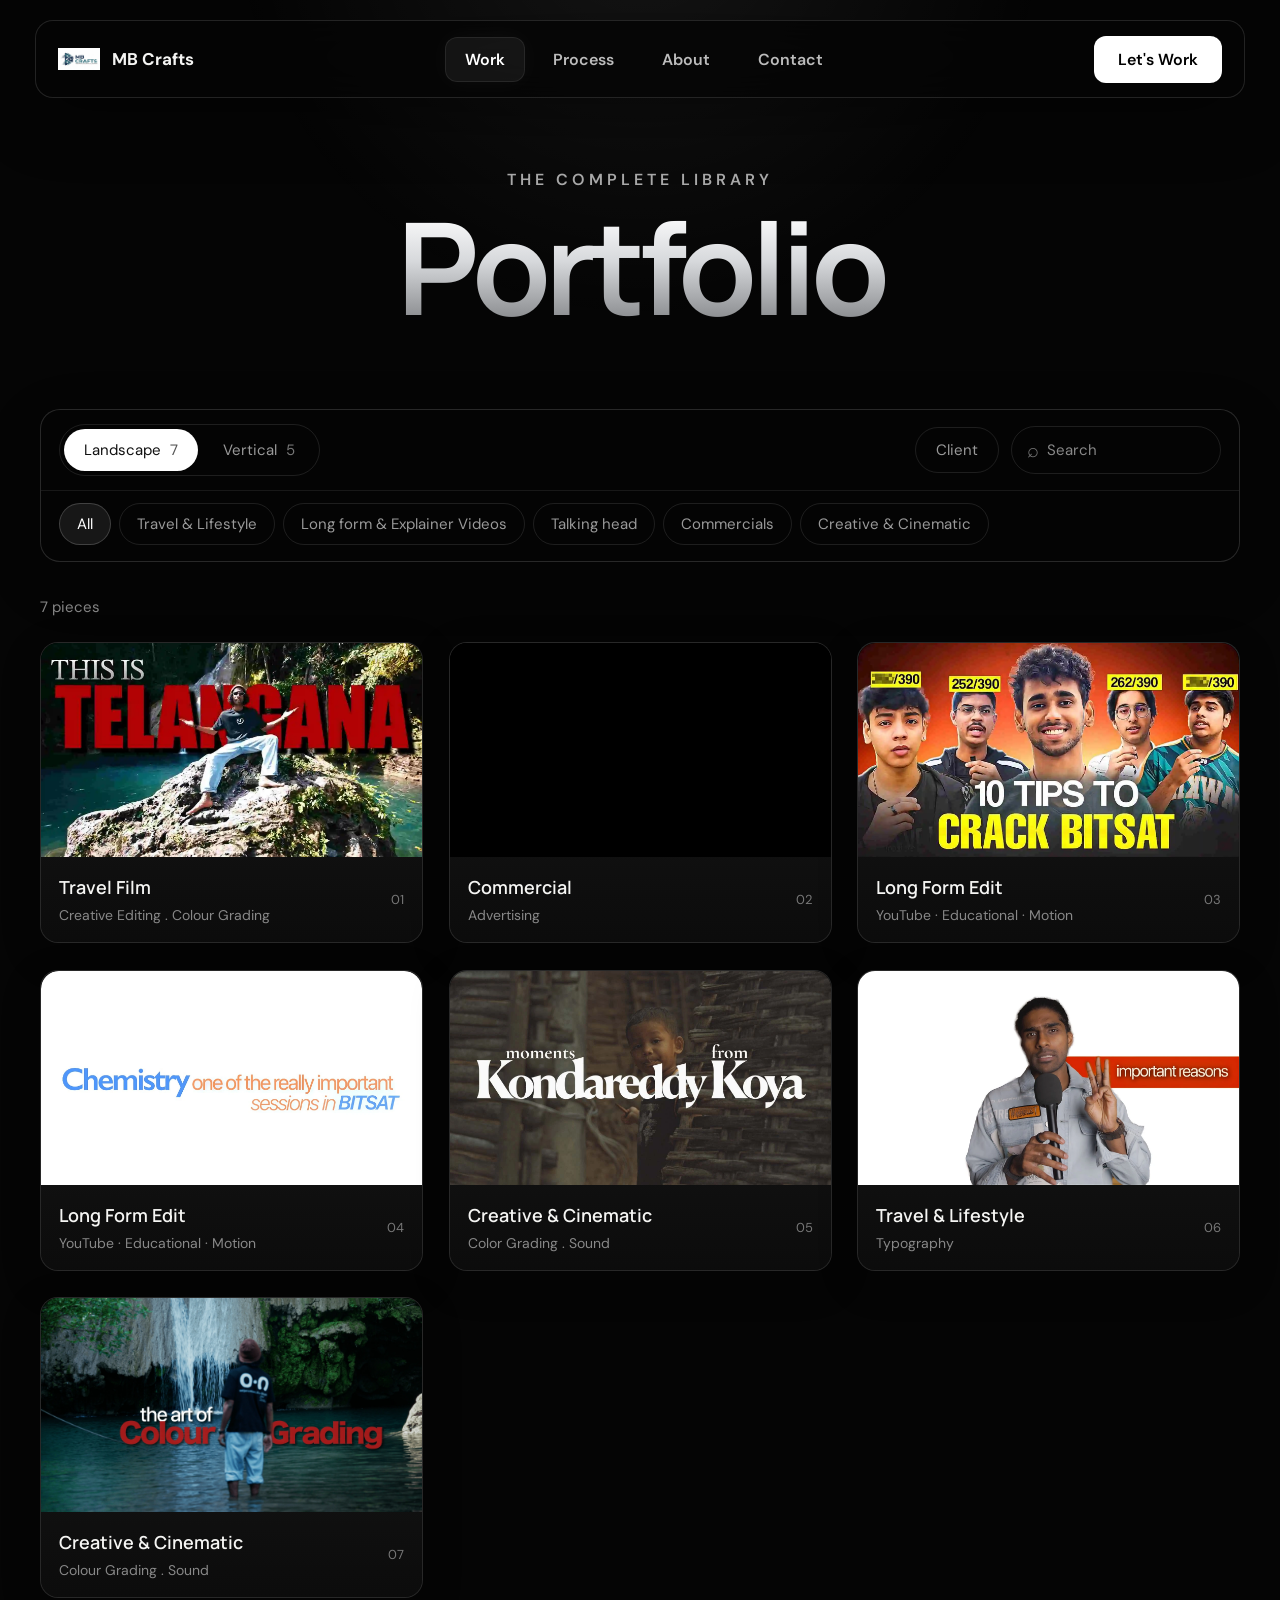
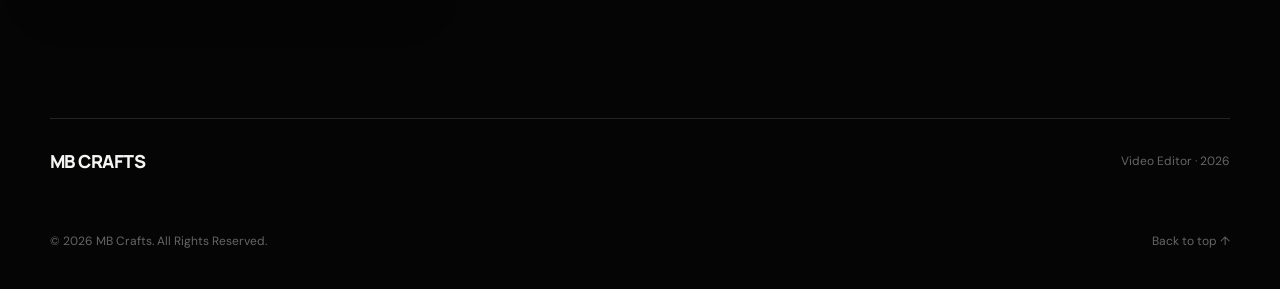
==== commit d160f876: "Update print statement from 'Hello' to 'Goodbye'" ====
--- a/index.html
+++ b/index.html
@@ -858,7 +858,7 @@
             <div>
 
                 <h3>
-                    Social Storytelling
+                    UGC & Motion Graphics
                 </h3>
 
                 <p>
@@ -870,7 +870,7 @@
 
 
             <span class="project-number">
-                09
+                08
             </span>
 
         </div>
@@ -930,7 +930,7 @@
             <div>
 
                 <h3>
-                    Social Storytelling
+                    UGC & Motion Graphics
                 </h3>
 
                 <p>
@@ -942,7 +942,7 @@
 
 
             <span class="project-number">
-                10
+                09
             </span>
 
         </div>
@@ -1002,7 +1002,7 @@
             <div>
 
                 <h3>
-                    Social Storytelling
+                    UGC & Motion Graphics
                 </h3>
 
                 <p>
@@ -1014,7 +1014,7 @@
 
 
             <span class="project-number">
-                11
+                10
             </span>
 
         </div>
@@ -1074,7 +1074,7 @@
             <div>
 
                 <h3>
-                    Social Storytelling
+                    UGC & Motion Graphics
                 </h3>
 
                 <p>
@@ -1086,7 +1086,7 @@
 
 
             <span class="project-number">
-                12
+                11
             </span>
 
         </div>
@@ -1146,7 +1146,7 @@
             <div>
 
                 <h3>
-                    Social Storytelling
+                    UGC & Motion Graphics
                 </h3>
 
                 <p>
@@ -1158,7 +1158,7 @@
 
 
             <span class="project-number">
-                13
+                12
             </span>
 
         </div>
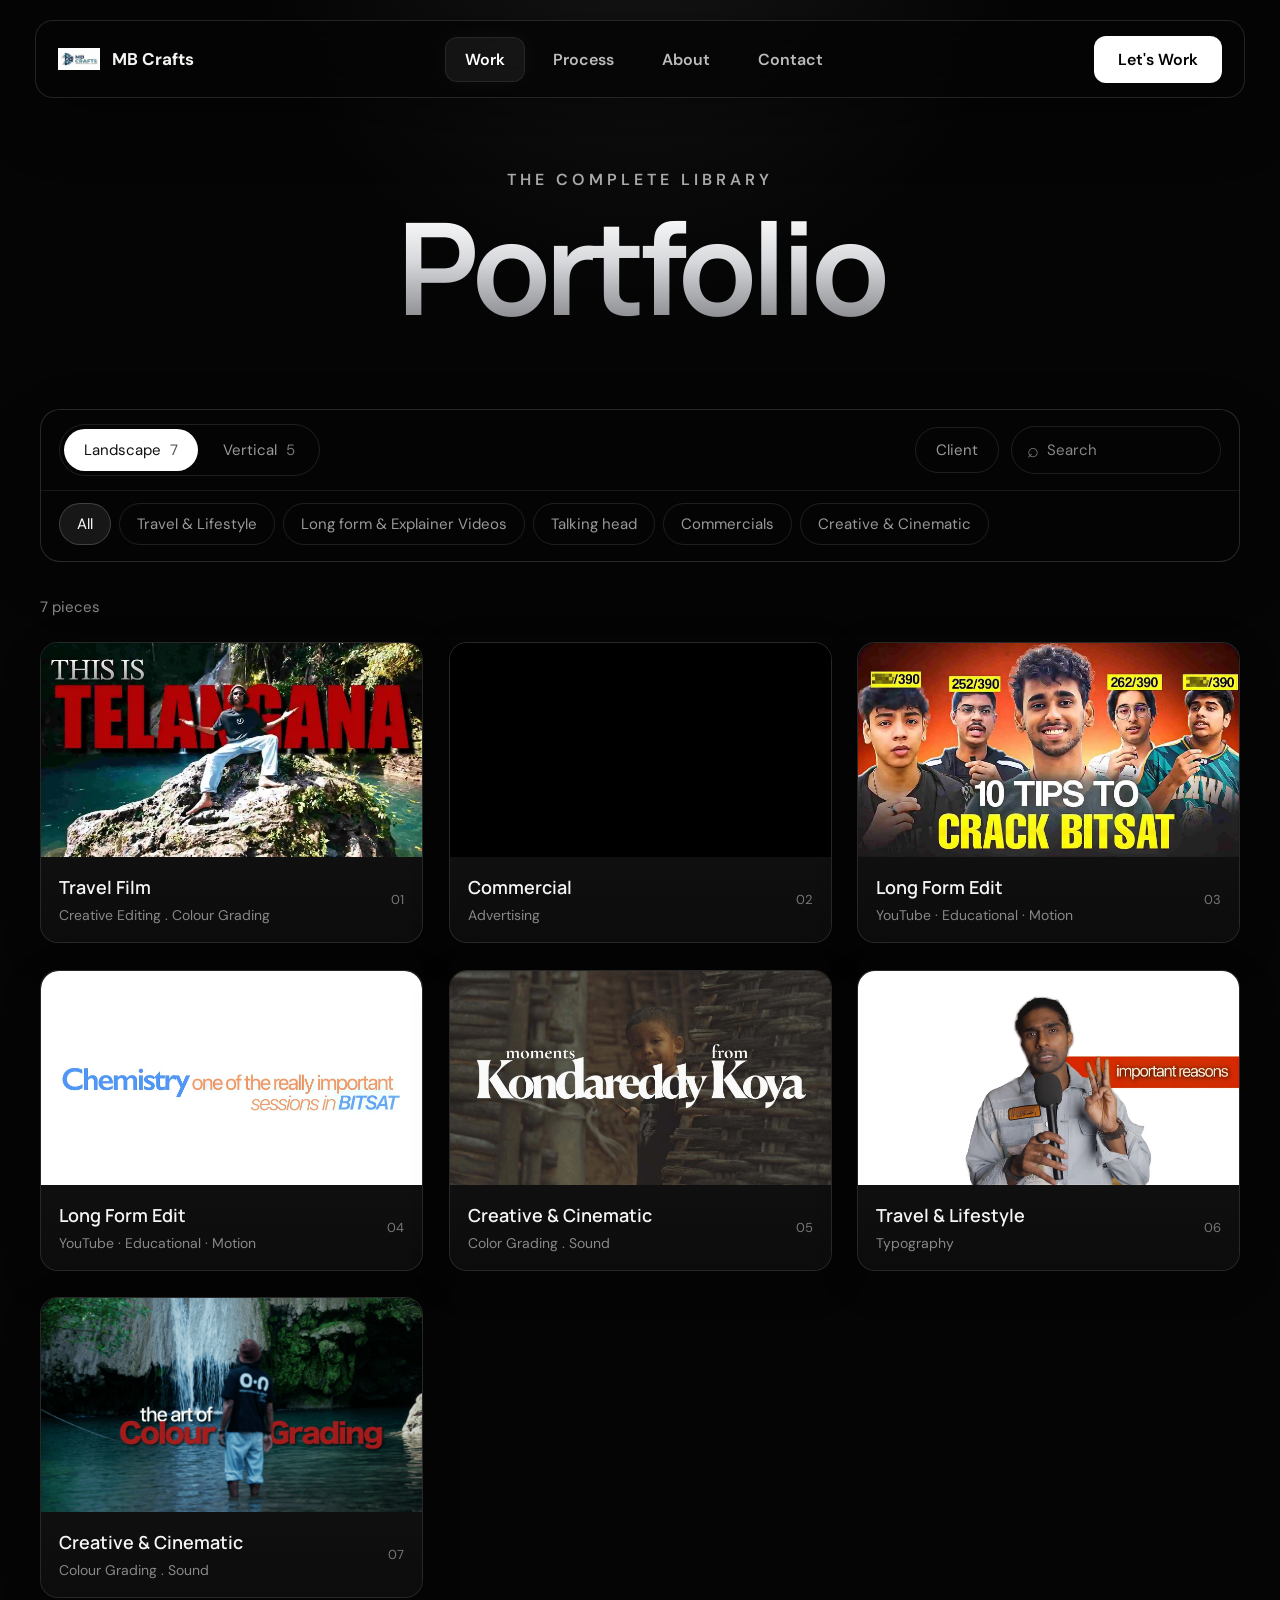
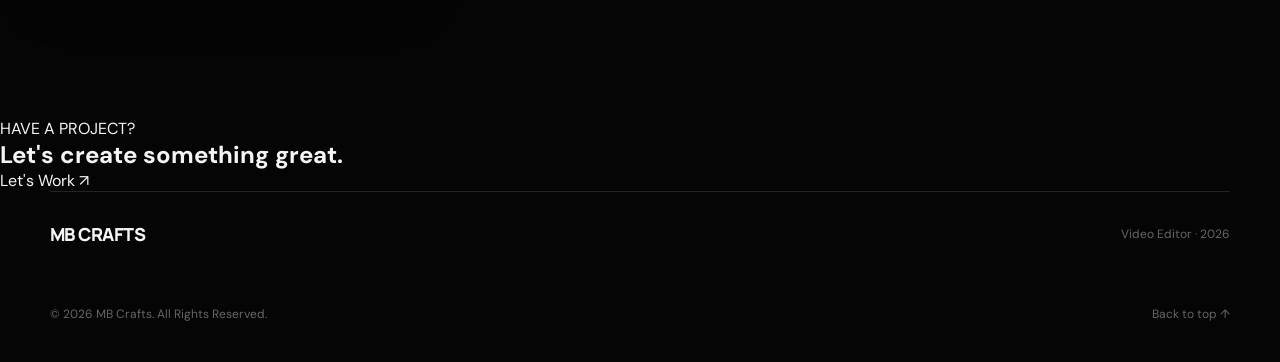
==== commit e533c806: "Update print statement from 'Hello' to 'Goodbye'" ====
--- a/index.html
+++ b/index.html
@@ -77,7 +77,7 @@
      CSS
 ====================================================== -->
 
-<link rel="stylesheet" href="style.css?v=20260904">
+<link rel="stylesheet" href="style.css?v=20260904-bg1">
 
 
 </head>
@@ -858,7 +858,7 @@
             <div>
 
                 <h3>
-                    UGC & Motion Graphics
+                    Social Storytelling
                 </h3>
 
                 <p>
@@ -870,7 +870,7 @@
 
 
             <span class="project-number">
-                08
+                09
             </span>
 
         </div>
@@ -930,7 +930,7 @@
             <div>
 
                 <h3>
-                    UGC & Motion Graphics
+                    Social Storytelling
                 </h3>
 
                 <p>
@@ -942,7 +942,7 @@
 
 
             <span class="project-number">
-                09
+                10
             </span>
 
         </div>
@@ -1002,7 +1002,7 @@
             <div>
 
                 <h3>
-                    UGC & Motion Graphics
+                    Social Storytelling
                 </h3>
 
                 <p>
@@ -1014,7 +1014,7 @@
 
 
             <span class="project-number">
-                10
+                11
             </span>
 
         </div>
@@ -1074,7 +1074,7 @@
             <div>
 
                 <h3>
-                    UGC & Motion Graphics
+                    Social Storytelling
                 </h3>
 
                 <p>
@@ -1086,7 +1086,7 @@
 
 
             <span class="project-number">
-                11
+                12
             </span>
 
         </div>
@@ -1146,7 +1146,7 @@
             <div>
 
                 <h3>
-                    UGC & Motion Graphics
+                    Social Storytelling
                 </h3>
 
                 <p>
@@ -1158,7 +1158,7 @@
 
 
             <span class="project-number">
-                12
+                13
             </span>
 
         </div>
@@ -1169,6 +1169,31 @@
 
 </div>
 
+
+</section>
+
+
+<!-- =====================================================
+     HOME CONTACT CTA
+===================================================== -->
+<section class="home-contact-cta">
+
+    <div class="home-contact-inner">
+
+        <span class="home-contact-label">
+            HAVE A PROJECT?
+        </span>
+
+        <h2>
+            Let's create
+            <span>something great.</span>
+        </h2>
+
+        <a href="contact.html" class="home-contact-button">
+            Let's Work <span>↗</span>
+        </a>
+
+    </div>
 
 </section>
 
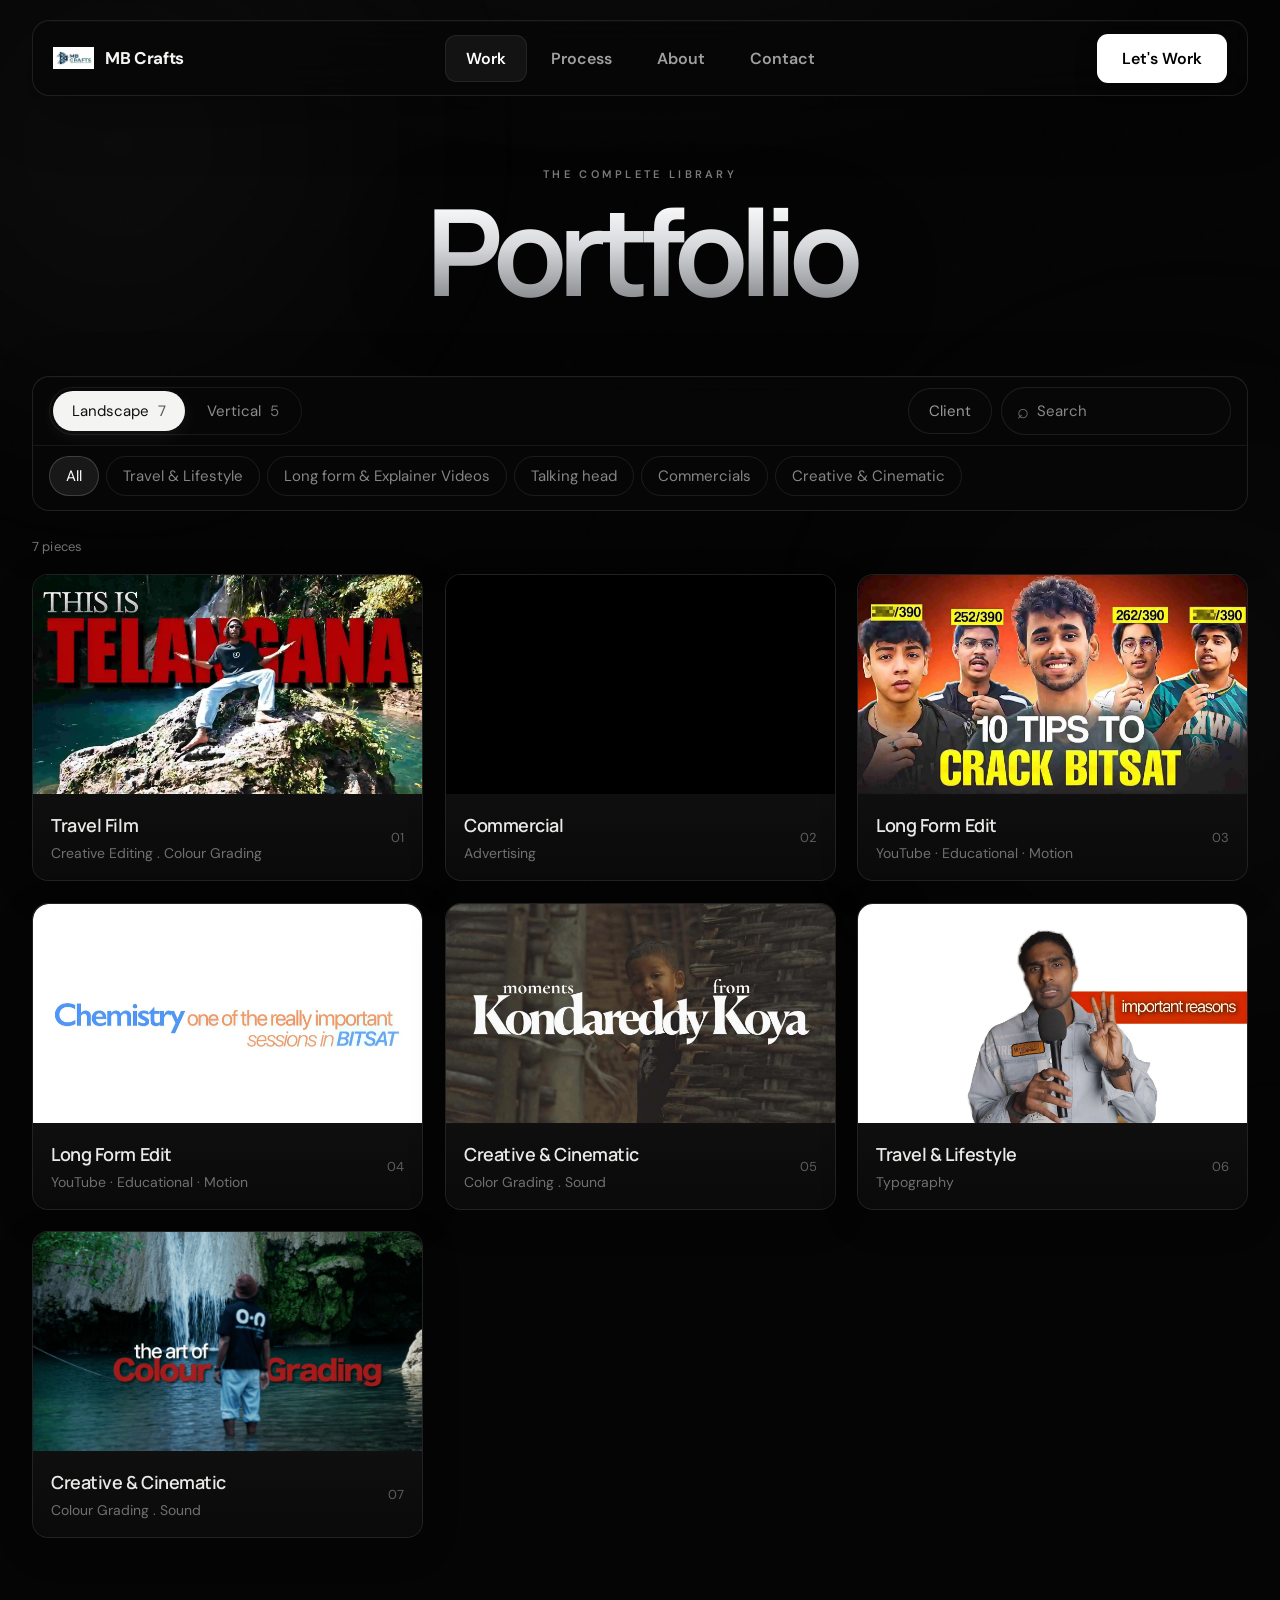
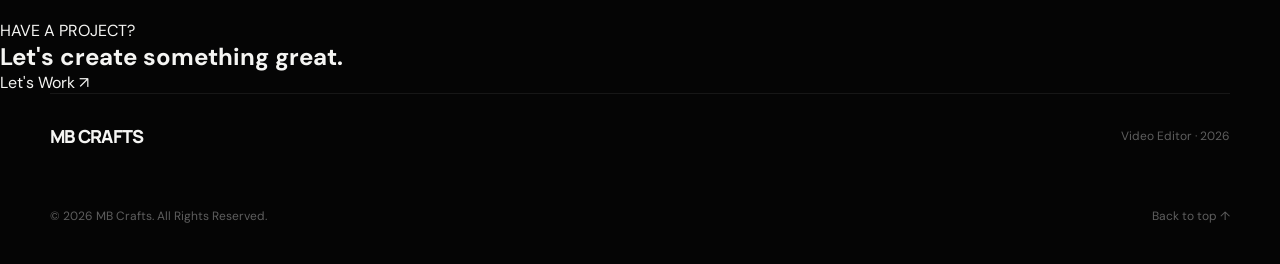
==== commit 3e278cd6: "Update greeting from 'Hello' to 'Goodbye'" ====
--- a/index.html
+++ b/index.html
@@ -858,7 +858,7 @@
             <div>
 
                 <h3>
-                    Social Storytelling
+                  UGC & Motion Graphics
                 </h3>
 
                 <p>
@@ -870,7 +870,7 @@
 
 
             <span class="project-number">
-                09
+                08
             </span>
 
         </div>
@@ -930,7 +930,7 @@
             <div>
 
                 <h3>
-                    Social Storytelling
+                    UGC & Motion Graphics
                 </h3>
 
                 <p>
@@ -942,7 +942,7 @@
 
 
             <span class="project-number">
-                10
+                09
             </span>
 
         </div>
@@ -1002,7 +1002,7 @@
             <div>
 
                 <h3>
-                    Social Storytelling
+                    UGC & Motion Graphics
                 </h3>
 
                 <p>
@@ -1014,7 +1014,7 @@
 
 
             <span class="project-number">
-                11
+                10
             </span>
 
         </div>
@@ -1074,7 +1074,7 @@
             <div>
 
                 <h3>
-                    Social Storytelling
+                    UGC & Motion Graphics
                 </h3>
 
                 <p>
@@ -1086,7 +1086,7 @@
 
 
             <span class="project-number">
-                12
+                11
             </span>
 
         </div>
@@ -1146,7 +1146,7 @@
             <div>
 
                 <h3>
-                    Social Storytelling
+                    UGC & Motion Graphics
                 </h3>
 
                 <p>
@@ -1158,7 +1158,7 @@
 
 
             <span class="project-number">
-                13
+                12
             </span>
 
         </div>
--- a/style.css
+++ b/style.css
@@ -3032,4 +3032,1115 @@
         transition: none !important;
     }
 }
-
+/* =====================================================
+   MB CRAFTS — FINAL PROFESSIONAL VISUAL SYSTEM
+   Full-file visual refinement
+===================================================== */
+
+/* -----------------------------------------------------
+   1. GLOBAL CINEMATIC FOUNDATION
+----------------------------------------------------- */
+
+:root {
+    --black: #050505;
+    --dark: #080808;
+    --card: #0d0d0d;
+    --card-hover: #111111;
+
+    --white: #f5f5f3;
+    --gray: #8b8b8b;
+    --light-gray: #c7c7c7;
+
+    --border: rgba(255,255,255,0.095);
+    --border-light: rgba(255,255,255,0.17);
+
+    --radius: 16px;
+}
+
+html {
+    background: #050505;
+}
+
+body {
+    position: relative;
+    isolation: isolate;
+    background:
+        radial-gradient(
+            900px 500px at 50% -180px,
+            rgba(255,255,255,0.045),
+            transparent 70%
+        ),
+        #050505;
+
+    -webkit-font-smoothing: antialiased;
+    -moz-osx-font-smoothing: grayscale;
+    text-rendering: optimizeLegibility;
+}
+
+/* Very subtle moving cinematic light. */
+body::before {
+    content: "";
+    position: fixed;
+    inset: -18%;
+    z-index: -2;
+    pointer-events: none;
+
+    background:
+        radial-gradient(
+            circle at 20% 25%,
+            rgba(255,255,255,0.035),
+            transparent 24%
+        ),
+        radial-gradient(
+            circle at 82% 70%,
+            rgba(255,255,255,0.025),
+            transparent 28%
+        );
+
+    filter: blur(55px);
+    animation: mbCinematicLight 26s ease-in-out infinite alternate;
+}
+
+body::after {
+    content: "";
+    position: fixed;
+    inset: 0;
+    z-index: -1;
+    pointer-events: none;
+
+    opacity: 0.018;
+
+    background-image:
+        url("data:image/svg+xml,%3Csvg viewBox='0 0 160 160' xmlns='http://www.w3.org/2000/svg'%3E%3Cfilter id='mbnoise'%3E%3CfeTurbulence type='fractalNoise' baseFrequency='.9' numOctaves='2' stitchTiles='stitch'/%3E%3C/filter%3E%3Crect width='100%25' height='100%25' filter='url(%23mbnoise)' opacity='.55'/%3E%3C/svg%3E");
+
+    animation: mbFilmGrain .22s steps(2) infinite;
+}
+
+@keyframes mbCinematicLight {
+    0% {
+        transform: translate3d(-2%, -1%, 0) scale(1);
+    }
+
+    50% {
+        transform: translate3d(1.5%, 2%, 0) scale(1.045);
+    }
+
+    100% {
+        transform: translate3d(3%, -1%, 0) scale(1.02);
+    }
+}
+
+@keyframes mbFilmGrain {
+    0% {
+        transform: translate(0, 0);
+    }
+
+    25% {
+        transform: translate(-0.6%, 0.5%);
+    }
+
+    50% {
+        transform: translate(0.5%, -0.5%);
+    }
+
+    75% {
+        transform: translate(0.5%, 0.6%);
+    }
+
+    100% {
+        transform: translate(-0.5%, -0.4%);
+    }
+}
+
+/* -----------------------------------------------------
+   2. NAVBAR
+----------------------------------------------------- */
+
+.navbar-wrap {
+    width: min(1530px, calc(100% - 64px));
+}
+
+.navbar {
+    height: 76px;
+    padding: 0 20px;
+
+    background: rgba(7,7,7,0.78);
+
+    border-color: rgba(255,255,255,0.10);
+    border-radius: 17px;
+
+    box-shadow:
+        0 18px 60px rgba(0,0,0,0.30),
+        inset 0 1px 0 rgba(255,255,255,0.025);
+
+    backdrop-filter: blur(22px);
+    -webkit-backdrop-filter: blur(22px);
+}
+
+.brand {
+    gap: 11px;
+    letter-spacing: -0.02em;
+}
+
+.brand img {
+    width: 41px;
+    height: 41px;
+}
+
+.nav-links {
+    gap: 3px;
+}
+
+.nav-links a {
+    border: 1px solid transparent;
+    border-radius: 11px;
+
+    color: rgba(255,255,255,0.62);
+
+    transition:
+        color .25s ease,
+        background .25s ease,
+        border-color .25s ease;
+}
+
+.nav-links a:hover,
+.nav-links a.active {
+    color: #fff;
+
+    background: rgba(255,255,255,0.055);
+    border-color: rgba(255,255,255,0.07);
+
+    box-shadow: none;
+}
+
+.nav-button {
+    border: 1px solid rgba(255,255,255,0.88);
+    border-radius: 11px;
+
+    box-shadow:
+        0 8px 25px rgba(0,0,0,0.18);
+
+    transition:
+        transform .25s ease,
+        background .25s ease,
+        box-shadow .25s ease;
+}
+
+.nav-button:hover {
+    background: #eeeeee;
+    transform: translateY(-2px);
+    box-shadow:
+        0 12px 30px rgba(0,0,0,0.24);
+}
+
+/* -----------------------------------------------------
+   3. PORTFOLIO HERO
+----------------------------------------------------- */
+
+.portfolio-hero {
+    padding-top: 168px;
+    padding-bottom: 54px;
+}
+
+.portfolio-eyebrow {
+    margin-bottom: 17px;
+
+    color: rgba(255,255,255,0.48);
+
+    font-size: 11px;
+    font-weight: 600;
+    letter-spacing: .30em;
+}
+
+.portfolio-title {
+    font-size: clamp(78px, 9.4vw, 154px);
+    letter-spacing: -0.075em;
+    line-height: .88;
+
+    filter: drop-shadow(0 15px 45px rgba(0,0,0,0.18));
+}
+
+/* -----------------------------------------------------
+   4. WORK CONTAINER
+----------------------------------------------------- */
+
+.work-section {
+    width: min(1500px, calc(100% - 64px));
+    padding-top: 18px;
+    padding-bottom: 82px;
+}
+
+/* -----------------------------------------------------
+   5. FILTER / LIBRARY PANEL
+----------------------------------------------------- */
+
+.portfolio-library {
+    margin-bottom: 27px;
+
+    background: rgba(7,7,7,0.72);
+
+    border: 1px solid rgba(255,255,255,0.105);
+    border-radius: 17px;
+
+    box-shadow:
+        0 18px 65px rgba(0,0,0,0.18),
+        inset 0 1px 0 rgba(255,255,255,0.018);
+
+    backdrop-filter: blur(18px);
+    -webkit-backdrop-filter: blur(18px);
+}
+
+.library-top {
+    min-height: 68px;
+    padding: 10px 16px;
+}
+
+.orientation-buttons {
+    gap: 3px;
+    padding: 3px;
+
+    border-color: rgba(255,255,255,0.075);
+}
+
+.orientation-btn {
+    padding: 10px 19px;
+    border-radius: 23px;
+
+    color: #8d8d8d;
+}
+
+.orientation-btn.active {
+    background: #f4f4f2;
+    color: #101010;
+
+    box-shadow:
+        0 4px 18px rgba(255,255,255,0.07);
+}
+
+.library-tools {
+    gap: 9px;
+}
+
+.client-btn,
+.search-box {
+    border-color: rgba(255,255,255,0.085);
+    background: rgba(255,255,255,0.006);
+}
+
+.client-btn:hover {
+    border-color: rgba(255,255,255,0.20);
+    background: rgba(255,255,255,0.025);
+}
+
+.search-box {
+    width: 230px;
+
+    transition:
+        border-color .25s ease,
+        background .25s ease,
+        width .3s ease;
+}
+
+.search-box:focus-within {
+    border-color: rgba(255,255,255,0.19);
+    background: rgba(255,255,255,0.025);
+}
+
+.category-buttons {
+    gap: 7px;
+    padding: 10px 16px 14px;
+
+    border-top-color: rgba(255,255,255,0.065);
+}
+
+.category-btn {
+    padding: 9px 16px;
+
+    color: #858585;
+
+    border-color: rgba(255,255,255,0.085);
+}
+
+.category-btn:hover {
+    color: #fff;
+    border-color: rgba(255,255,255,0.19);
+    background: rgba(255,255,255,0.025);
+}
+
+.category-btn.active {
+    color: #fff;
+    background: rgba(255,255,255,0.075);
+    border-color: rgba(255,255,255,0.17);
+}
+
+/* -----------------------------------------------------
+   6. COUNT
+----------------------------------------------------- */
+
+.pieces-count {
+    margin-bottom: 19px;
+
+    color: #777;
+    font-size: 13px;
+    letter-spacing: .01em;
+}
+
+/* -----------------------------------------------------
+   7. PORTFOLIO GRID
+----------------------------------------------------- */
+
+.portfolio-grid {
+    display: grid;
+
+    grid-auto-flow: row;
+    grid-auto-rows: max-content;
+    align-items: start;
+
+    gap: 22px;
+
+    width: 100%;
+    max-width: 1500px;
+}
+
+/* -----------------------------------------------------
+   8. PROJECT CARDS
+----------------------------------------------------- */
+
+.project-card {
+    position: relative;
+    min-width: 0;
+    overflow: hidden;
+
+    background: #0d0d0d;
+
+    border: 1px solid rgba(255,255,255,0.085);
+    border-radius: 16px;
+
+    box-shadow:
+        0 10px 38px rgba(0,0,0,0.15);
+
+    opacity: 1;
+    transform: translateZ(0);
+
+    contain: layout paint style;
+
+    transition:
+        transform .38s cubic-bezier(.22,1,.36,1),
+        border-color .35s ease,
+        background .35s ease,
+        box-shadow .38s ease;
+}
+
+.project-card:hover {
+    transform: translateY(-4px);
+
+    background: #111;
+
+    border-color: rgba(255,255,255,0.19);
+
+    box-shadow:
+        0 22px 58px rgba(0,0,0,0.28);
+}
+
+.project-card.is-hidden {
+    display: none !important;
+}
+
+/* -----------------------------------------------------
+   9. MEDIA
+----------------------------------------------------- */
+
+.project-media {
+    isolation: isolate;
+    background: #000;
+}
+
+.project-media video,
+.youtube-media img {
+    backface-visibility: hidden;
+    transform: translateZ(0);
+
+    transition:
+        transform .6s cubic-bezier(.22,1,.36,1),
+        filter .4s ease;
+}
+
+.project-card:hover .project-media video {
+    transform: scale(1.025);
+    filter: saturate(1.02) contrast(1.015);
+}
+
+.project-card:hover .youtube-media img {
+    transform: scale(1.025);
+    filter: brightness(1.035);
+}
+
+.project-media::after {
+    content: "";
+
+    position: absolute;
+    inset: 0;
+    z-index: 2;
+
+    pointer-events: none;
+
+    background:
+        linear-gradient(
+            180deg,
+            transparent 48%,
+            rgba(0,0,0,0.22) 100%
+        );
+
+    opacity: 0;
+
+    transition: opacity .35s ease;
+}
+
+.project-card:hover .project-media::after {
+    opacity: 1;
+}
+
+/* -----------------------------------------------------
+   10. PROJECT INFORMATION
+----------------------------------------------------- */
+
+.project-info {
+    position: relative;
+    z-index: 3;
+
+    min-height: 80px;
+
+    background:
+        linear-gradient(
+            180deg,
+            rgba(15,15,15,.99),
+            rgba(10,10,10,.99)
+        );
+
+    border-top: 1px solid rgba(255,255,255,0.025);
+
+    transition: background .35s ease;
+}
+
+.project-card:hover .project-info {
+    background:
+        linear-gradient(
+            180deg,
+            rgba(18,18,18,.99),
+            rgba(12,12,12,.99)
+        );
+}
+
+.project-info h3 {
+    color: #e9e9e7;
+    letter-spacing: -.025em;
+
+    transition:
+        color .25s ease,
+        transform .25s ease;
+}
+
+.project-card:hover .project-info h3 {
+    color: #fff;
+    transform: translateX(2px);
+}
+
+.project-info p {
+    color: #707070;
+}
+
+.project-number {
+    color: #5e5e5e;
+}
+
+/* -----------------------------------------------------
+   11. PLAY / TIMELINE
+----------------------------------------------------- */
+
+.video-play-button {
+    width: 58px;
+    height: 58px;
+
+    background: rgba(0,0,0,0.55);
+
+    border-color: rgba(255,255,255,0.27);
+
+    box-shadow:
+        0 10px 34px rgba(0,0,0,0.34);
+
+    backdrop-filter: blur(11px);
+    -webkit-backdrop-filter: blur(11px);
+}
+
+.video-play-button:hover {
+    background: rgba(0,0,0,0.86);
+    border-color: rgba(255,255,255,0.47);
+}
+
+.video-timeline {
+    background: rgba(255,255,255,0.27);
+}
+
+/* -----------------------------------------------------
+   12. YOUTUBE
+----------------------------------------------------- */
+
+.youtube-media {
+    border-radius: 16px 16px 0 0;
+}
+
+.youtube-media img {
+    object-fit: cover;
+}
+
+/* -----------------------------------------------------
+   13. EMPTY SEARCH STATE
+----------------------------------------------------- */
+
+.portfolio-empty {
+    min-height: 190px;
+    padding: 45px 25px;
+
+    background: rgba(12,12,12,0.74);
+
+    border: 1px solid rgba(255,255,255,0.085);
+    border-radius: 16px;
+
+    box-shadow: 0 15px 45px rgba(0,0,0,0.15);
+}
+
+.portfolio-empty strong {
+    color: #ededeb;
+}
+
+.portfolio-empty span {
+    color: #707070;
+}
+
+/* -----------------------------------------------------
+   14. OTHER SECTIONS
+----------------------------------------------------- */
+
+.services-section,
+.process-section,
+.about-section,
+.values-section,
+.contact-section {
+    border-top-color: rgba(255,255,255,0.085);
+}
+
+.services-section,
+.process-section,
+.about-section,
+.values-section,
+.contact-section {
+    padding-top: 145px;
+    padding-bottom: 145px;
+}
+
+.eyebrow {
+    color: #686868;
+}
+
+.section-heading {
+    margin-bottom: 72px;
+}
+
+.section-heading h2,
+.values-title h2,
+.about-content h2,
+.contact-inner h2 {
+    letter-spacing: -.065em;
+}
+
+/* -----------------------------------------------------
+   15. SERVICES
+----------------------------------------------------- */
+
+.service-row {
+    border-bottom-color: rgba(255,255,255,0.075);
+
+    transition:
+        opacity .6s ease,
+        transform .6s ease,
+        padding .3s ease,
+        background .3s ease;
+}
+
+.service-row:hover {
+    background: rgba(255,255,255,0.012);
+}
+
+.service-number {
+    color: #5e5e5e;
+}
+
+.service-row h3 {
+    letter-spacing: -.035em;
+}
+
+.service-row p {
+    color: #6f6f6f;
+}
+
+.service-arrow {
+    color: #626262;
+}
+
+/* -----------------------------------------------------
+   16. PROCESS
+----------------------------------------------------- */
+
+.process-grid {
+    border-color: rgba(255,255,255,0.075);
+}
+
+.process-card {
+    border-color: rgba(255,255,255,0.075);
+    background: rgba(255,255,255,0.002);
+
+    transition:
+        background .3s ease,
+        border-color .3s ease;
+}
+
+.process-card:hover {
+    background: rgba(255,255,255,0.018);
+}
+
+.process-card > span {
+    color: #5e5e5e;
+}
+
+.process-card p {
+    color: #6f6f6f;
+}
+
+/* -----------------------------------------------------
+   17. ABOUT
+----------------------------------------------------- */
+
+.about-image img {
+    border-radius: 16px;
+    box-shadow: 0 18px 55px rgba(0,0,0,0.22);
+}
+
+.about-content > p {
+    color: #858585;
+}
+
+/* -----------------------------------------------------
+   18. VALUES
+----------------------------------------------------- */
+
+.values-list {
+    border-top-color: rgba(255,255,255,0.075);
+}
+
+.values-list > div {
+    border-bottom-color: rgba(255,255,255,0.075);
+}
+
+.values-list span {
+    color: #5e5e5e;
+}
+
+/* -----------------------------------------------------
+   19. CONTACT
+----------------------------------------------------- */
+
+.contact-inner {
+    max-width: 1050px;
+}
+
+.contact-inner h2 {
+    line-height: .89;
+}
+
+.contact-inner > p {
+    color: #777;
+}
+
+.contact-button {
+    box-shadow: 0 12px 35px rgba(0,0,0,0.22);
+}
+
+.social-links a {
+    color: #686868;
+}
+
+/* -----------------------------------------------------
+   20. FOOTER
+----------------------------------------------------- */
+
+footer {
+    border-top-color: rgba(255,255,255,0.075);
+}
+
+.footer-brand {
+    letter-spacing: -.04em;
+}
+
+.footer-top span,
+.footer-bottom span,
+.footer-bottom a {
+    color: #5e5e5e;
+}
+
+/* -----------------------------------------------------
+   21. VIDEO VIEWER
+----------------------------------------------------- */
+
+.video-viewer {
+    background: rgba(0,0,0,0.94);
+
+    backdrop-filter: blur(8px);
+    -webkit-backdrop-filter: blur(8px);
+}
+
+.video-viewer-content video {
+    border: 1px solid rgba(255,255,255,0.08);
+    box-shadow: 0 30px 100px rgba(0,0,0,0.50);
+}
+
+.video-viewer-close {
+    background: rgba(8,8,8,.62);
+    border-color: rgba(255,255,255,.20);
+
+    backdrop-filter: blur(10px);
+    -webkit-backdrop-filter: blur(10px);
+}
+
+/* -----------------------------------------------------
+   22. FOCUS STATES
+----------------------------------------------------- */
+
+.orientation-btn:focus-visible,
+.category-btn:focus-visible,
+.client-btn:focus-visible,
+.search-box:focus-within,
+.menu-button:focus-visible,
+.nav-button:focus-visible,
+.nav-links a:focus-visible,
+.video-play-button:focus-visible,
+.video-viewer-close:focus-visible {
+    outline: 2px solid rgba(255,255,255,.42);
+    outline-offset: 3px;
+}
+
+/* -----------------------------------------------------
+   23. TABLET
+----------------------------------------------------- */
+
+@media (max-width: 1200px) {
+
+    .navbar-wrap {
+        width: calc(100% - 40px);
+    }
+
+    .work-section {
+        width: calc(100% - 50px);
+    }
+
+    .portfolio-grid {
+        gap: 20px;
+    }
+
+    .project-card.vertical {
+        max-width: 240px;
+    }
+}
+
+/* -----------------------------------------------------
+   24. SMALL TABLET
+----------------------------------------------------- */
+
+@media (max-width: 900px) {
+
+    .navbar-wrap {
+        width: calc(100% - 30px);
+    }
+
+    .portfolio-hero {
+        padding-top: 145px;
+    }
+
+    .work-section {
+        width: calc(100% - 35px);
+    }
+
+    .portfolio-grid {
+        gap: 18px;
+    }
+
+    .portfolio-library {
+        position: relative;
+        top: auto;
+    }
+
+    .project-card {
+        border-radius: 15px;
+    }
+}
+
+/* -----------------------------------------------------
+   25. MOBILE
+----------------------------------------------------- */
+
+@media (max-width: 700px) {
+
+    .navbar-wrap {
+        width: calc(100% - 24px);
+        top: 12px;
+    }
+
+    .navbar {
+        height: 64px;
+        padding: 0 11px;
+        border-radius: 14px;
+    }
+
+    .brand img {
+        width: 37px;
+        height: 37px;
+    }
+
+    .menu-button {
+        width: 42px;
+        height: 42px;
+        border-radius: 10px;
+    }
+
+    .portfolio-hero {
+        padding-top: 124px;
+        padding-bottom: 40px;
+        padding-left: 14px;
+        padding-right: 14px;
+    }
+
+    .portfolio-eyebrow {
+        font-size: 10px;
+        letter-spacing: .24em;
+    }
+
+    .portfolio-title {
+        font-size: clamp(60px,18vw,96px);
+        letter-spacing: -.075em;
+    }
+
+    .work-section {
+        width: calc(100% - 24px);
+        padding-top: 8px;
+        padding-bottom: 65px;
+    }
+
+    .portfolio-library {
+        margin-bottom: 23px;
+        border-radius: 15px;
+    }
+
+    .library-top {
+        gap: 11px;
+        padding: 11px;
+    }
+
+    .orientation-buttons {
+        width: 100%;
+    }
+
+    .orientation-btn {
+        min-height: 42px;
+        padding: 9px 7px;
+        font-size: 13px;
+    }
+
+    .search-box {
+        width: 100%;
+        min-height: 44px;
+    }
+
+    .category-buttons {
+        gap: 6px;
+        padding: 10px 11px 13px;
+        scrollbar-width: none;
+    }
+
+    .category-buttons::-webkit-scrollbar {
+        display: none;
+    }
+
+    .category-btn {
+        min-height: 39px;
+        padding: 8px 12px;
+        font-size: 12px;
+    }
+
+    .pieces-count {
+        margin-bottom: 15px;
+        font-size: 12px;
+    }
+
+    .portfolio-grid {
+        grid-template-columns: repeat(2, minmax(0, 1fr));
+        gap: 12px;
+    }
+
+    .project-card {
+        border-radius: 13px;
+        box-shadow: 0 7px 25px rgba(0,0,0,.15);
+    }
+
+    .project-card:hover {
+        transform: none;
+        background: #0d0d0d;
+        border-color: rgba(255,255,255,0.085);
+        box-shadow: 0 7px 25px rgba(0,0,0,.15);
+    }
+
+    .project-card:hover .project-media video,
+    .project-card:hover .youtube-media img {
+        transform: none;
+        filter: none;
+    }
+
+    .project-media::after {
+        display: none;
+    }
+
+    .video-play-button {
+        width: 42px;
+        height: 42px;
+        font-size: 15px;
+    }
+
+    .video-timeline {
+        left: 7px;
+        right: 7px;
+        bottom: 7px;
+        height: 3px;
+    }
+
+    .project-info {
+        min-height: 66px;
+        padding: 10px 8px;
+        gap: 7px;
+    }
+
+    .project-info h3 {
+        font-size: 13px;
+        line-height: 1.2;
+        transform: none !important;
+    }
+
+    .project-info p {
+        font-size: 10px;
+        line-height: 1.3;
+    }
+
+    .project-number {
+        font-size: 9px;
+    }
+
+    .services-section,
+    .process-section,
+    .about-section,
+    .values-section,
+    .contact-section {
+        width: calc(100% - 40px);
+        padding-top: 90px;
+        padding-bottom: 90px;
+    }
+
+    .section-heading {
+        margin-bottom: 48px;
+    }
+
+    .section-heading h2,
+    .values-title h2 {
+        font-size: 53px;
+    }
+
+    .about-content h2 {
+        font-size: 62px;
+    }
+
+    .contact-inner h2 {
+        font-size: 56px;
+    }
+
+    footer {
+        width: calc(100% - 40px);
+    }
+}
+
+/* -----------------------------------------------------
+   26. SMALL PHONES
+----------------------------------------------------- */
+
+@media (max-width: 480px) {
+
+    .portfolio-grid {
+        gap: 11px;
+    }
+
+    .project-card.landscape,
+    .project-card.vertical {
+        grid-column: span 1;
+        width: 100%;
+        max-width: none;
+        justify-self: stretch;
+    }
+
+    .project-card.vertical .project-media {
+        aspect-ratio: 9 / 16;
+    }
+
+    .project-info {
+        min-height: 63px;
+        padding: 9px 8px;
+    }
+
+    .project-info h3 {
+        font-size: 12px;
+    }
+
+    .project-info p {
+        font-size: 9px;
+    }
+
+    .project-number {
+        font-size: 8px;
+    }
+
+    .services-section,
+    .process-section,
+    .about-section,
+    .values-section,
+    .contact-section {
+        width: calc(100% - 30px);
+    }
+}
+
+/* -----------------------------------------------------
+   27. REDUCED MOTION
+----------------------------------------------------- */
+
+@media (prefers-reduced-motion: reduce) {
+
+    html {
+        scroll-behavior: auto;
+    }
+
+    body::before,
+    body::after {
+        animation: none !important;
+    }
+
+    *,
+    *::before,
+    *::after {
+        transition-duration: .01ms !important;
+        animation-duration: .01ms !important;
+        animation-iteration-count: 1 !important;
+    }
+}
